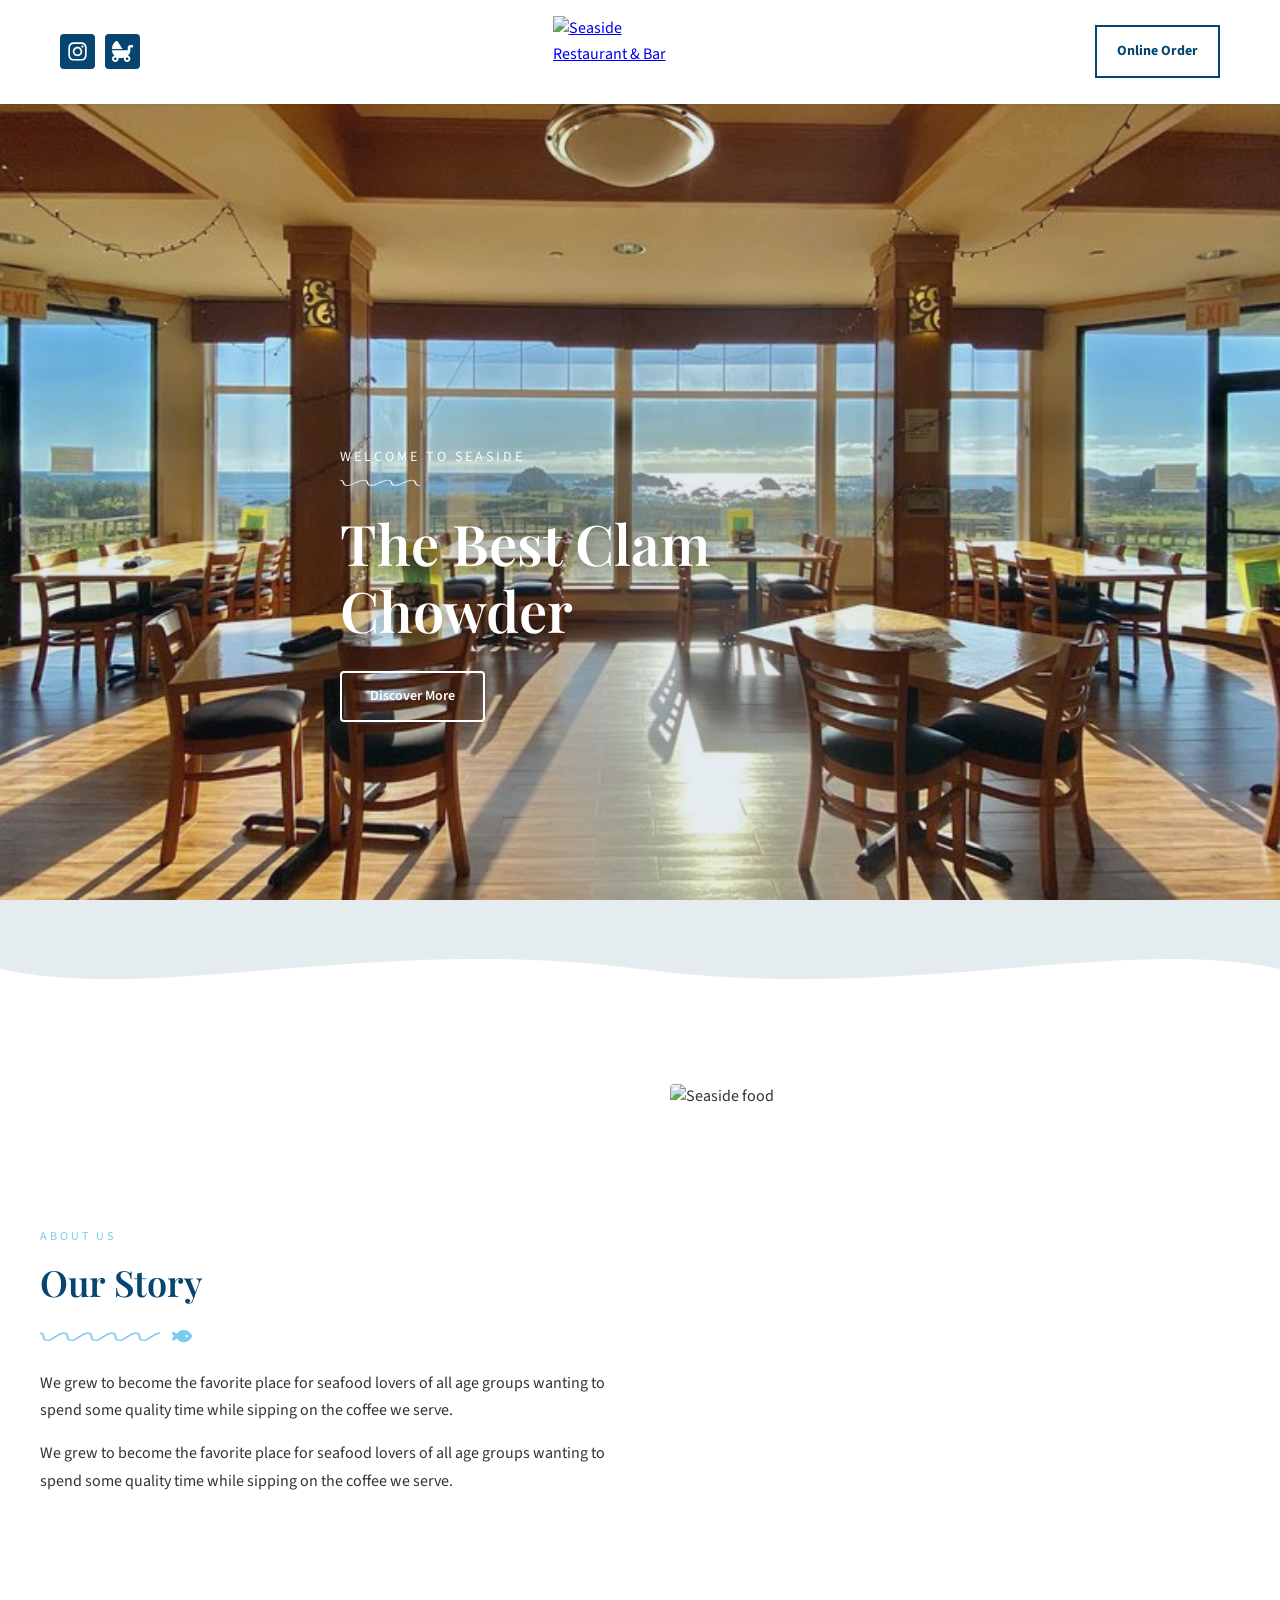
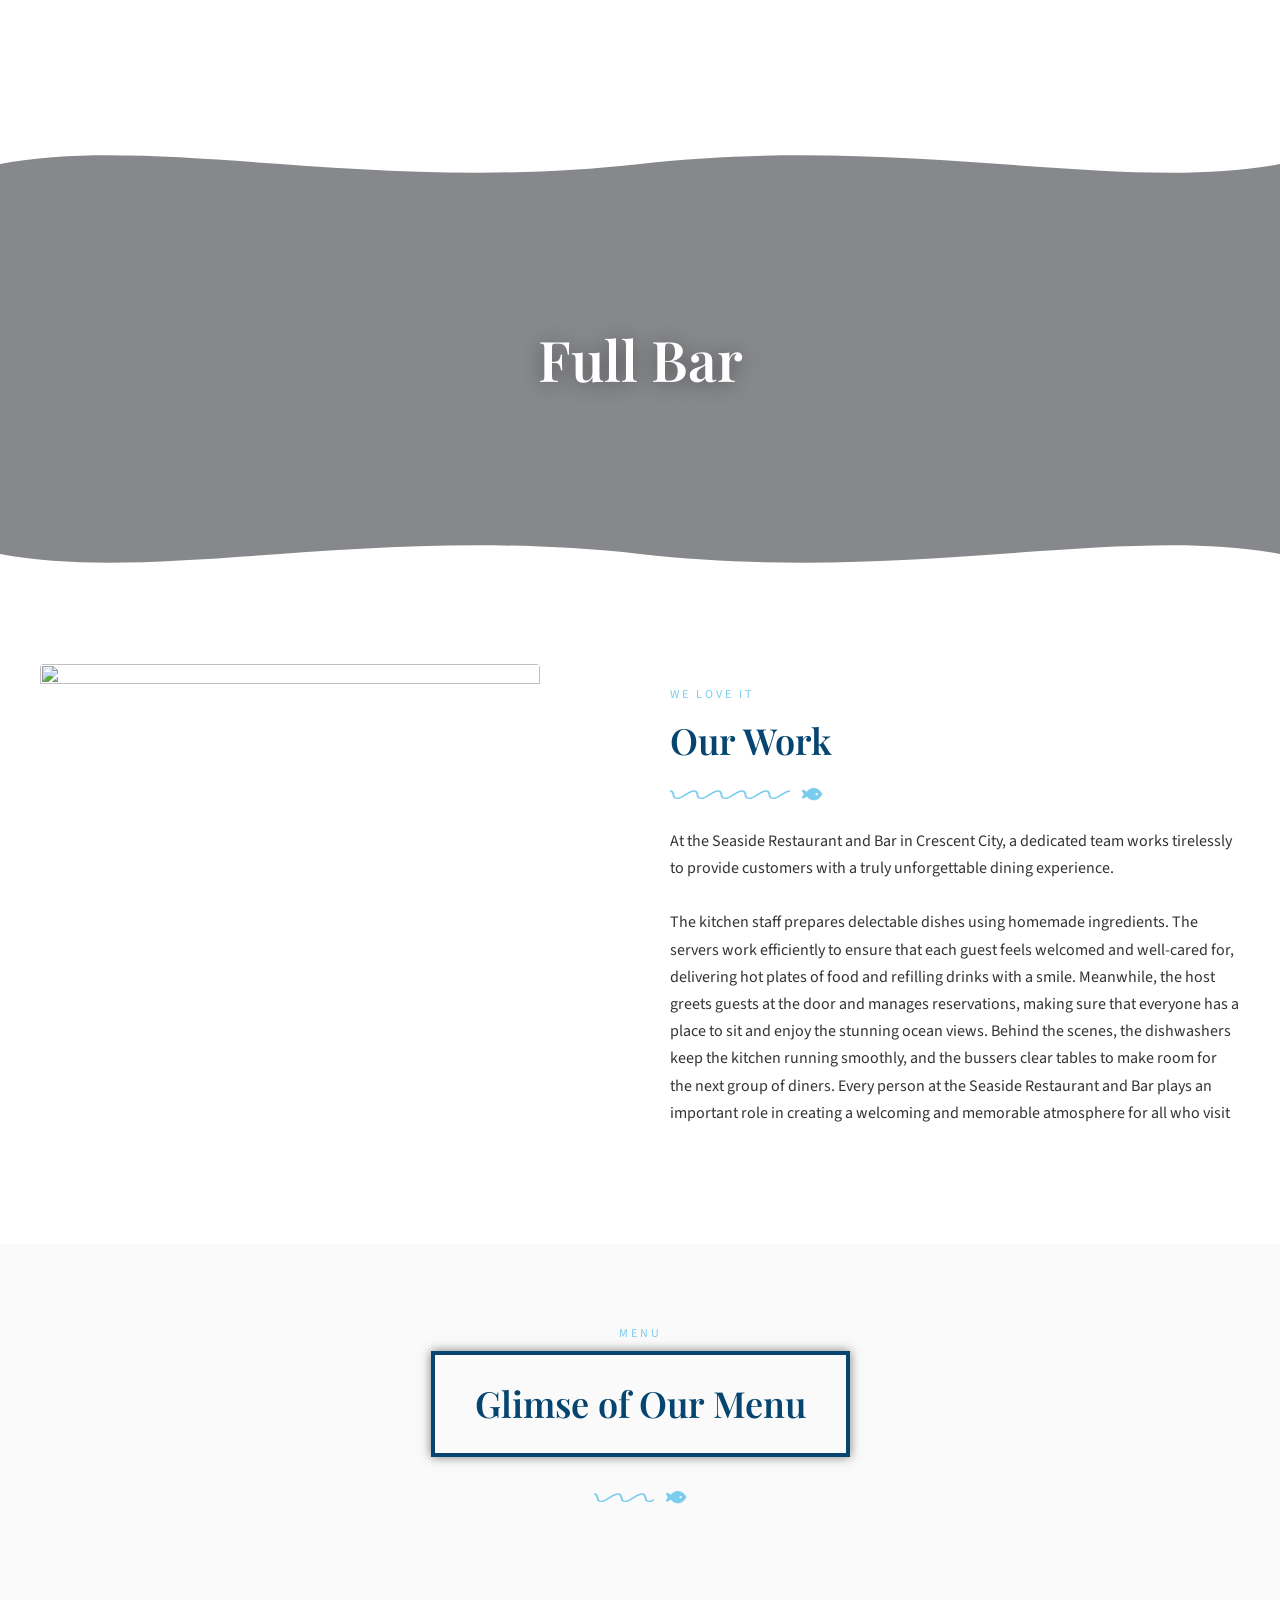
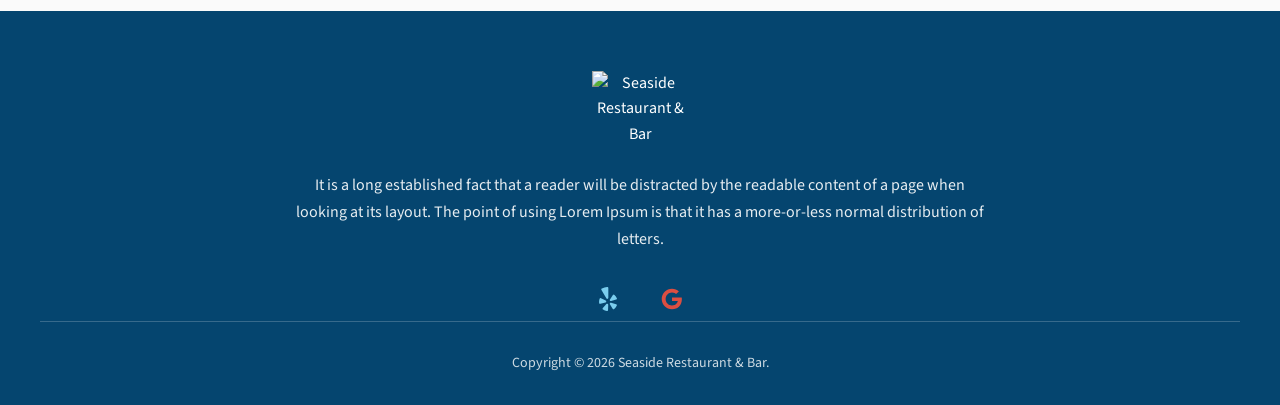
==== index.html @ fc889d9e "Initial commit: Seaside Restaurant & Bar website clone with mobile-friendly design Made-with: Cursor" ====
<!DOCTYPE html>
<html lang="en">
<head>
  <meta charset="UTF-8">
  <meta name="viewport" content="width=device-width, initial-scale=1.0">
  <title>Seaside Restaurant & Bar – Order fresh food</title>
  <link rel="icon" href="https://www.seasiderestaurantbar.com/wp-content/uploads/2022/10/loho3-min-300x276-1-100x100.png" sizes="32x32" />
  <link rel="preconnect" href="https://fonts.googleapis.com">
  <link rel="preconnect" href="https://fonts.gstatic.com" crossorigin>
  <link href="https://fonts.googleapis.com/css2?family=Playfair+Display:wght@400;600;700&family=Source+Sans+3:wght@300;400;600;700&display=swap" rel="stylesheet">
  <link rel="stylesheet" href="https://cdnjs.cloudflare.com/ajax/libs/font-awesome/6.4.0/css/all.min.css">
  <link rel="stylesheet" href="styles.css">
</head>
<body>
  <a href="#content" class="skip-link screen-reader-text">Skip to content</a>

  <header class="site-header" id="masthead">
    <div class="ast-main-header-wrap">
      <div class="ast-primary-header-bar site-primary-header-wrap ast-container">
        <div class="ast-builder-grid-row ast-grid-center-col-layout">
          <div class="site-header-primary-section-left">
            <div class="ast-header-social-wrap">
              <a href="https://www.instagram.com/seasiderestaurantbar/?g=5" aria-label="instagram" target="_blank" rel="noopener noreferrer" class="header-social-item" style="--color: #7acdee;"><svg xmlns="http://www.w3.org/2000/svg" viewBox="0 0 448 512"><path d="M224.1 141c-63.6 0-114.9 51.3-114.9 114.9s51.3 114.9 114.9 114.9S339 319.5 339 255.9 287.7 141 224.1 141zm0 189.6c-41.1 0-74.7-33.5-74.7-74.7s33.5-74.7 74.7-74.7 74.7 33.5 74.7 74.7-33.6 74.7-74.7 74.7zm146.4-194.3c0 14.9-12 26.8-26.8 26.8-14.9 0-26.8-12-26.8-26.8s12-26.8 26.8-26.8 26.8 12 26.8 26.8zm76.1 27.2c-1.7-35.9-9.9-67.7-36.2-93.9-26.2-26.2-58-34.4-93.9-36.2-37-2.1-147.9-2.1-184.9 0-35.8 1.7-67.6 9.9-93.9 36.1s-34.4 58-36.2 93.9c-2.1 37-2.1 147.9 0 184.9 1.7 35.9 9.9 67.7 36.2 93.9s58 34.4 93.9 36.2c37 2.1 147.9 2.1 184.9 0 35.9-1.7 67.7-9.9 93.9-36.2 26.2-26.2 34.4-58 36.2-93.9 2.1-37 2.1-147.8 0-184.8zM398.8 388c-7.8 19.6-22.9 34.7-42.6 42.6-29.5 11.7-99.5 9-132.1 9s-102.7 2.6-132.1-9c-19.6-7.8-34.7-22.9-42.6-42.6-11.7-29.5-9-99.5-9-132.1s-2.6-102.7 9-132.1c7.8-19.6 22.9-34.7 42.6-42.6 29.5-11.7 99.5-9 132.1-9s102.7-2.6 132.1 9c19.6 7.8 34.7 22.9 42.6 42.6 11.7 29.5 9 99.5 9 132.1s2.7 102.7-9 132.1z" fill="currentColor"/></svg></a>
              <a href="https://www.doordash.com/store/seaside-restaurant-and-bar-crescent-city-27980263/" aria-label="doordash" target="_blank" rel="noopener noreferrer" class="header-social-item" style="--color: #d77ea6;"><svg xmlns="http://www.w3.org/2000/svg" viewBox="0 0 512 512"><path d="M144.8 17c-11.3-17.8-37.2-22.8-54-9.4C35.3 51.9 0 118 0 192h256L144.8 17zM496 96h-48c-35.3 0-64 28.7-64 64v64H0c0 50.6 23 96.4 60.3 130.7C25.7 363.6 0 394.7 0 432c0 44.2 35.8 80 80 80s80-35.8 80-80c0-8.9-1.8-17.2-4.4-25.2 21.6 5.9 44.6 9.2 68.4 9.2s46.9-3.3 68.4-9.2c-2.7 8-4.4 16.3-4.4 25.2 0 44.2 35.8 80 80 80s80-35.8 80-80c0-37.3-25.7-68.4-60.3-77.3C425 320.4 448 274.6 448 224v-64h48c8.8 0 16-7.2 16-16v-32c0-8.8-7.2-16-16-16zM80 464c-17.6 0-32-14.4-32-32s14.4-32 32-32 32 14.4 32 32-14.4 32-32 32zm320-32c0 17.6-14.4 32-32 32s-32-14.4-32-32 14.4-32 32-32 32 14.4 32 32z" fill="currentColor"/></svg></a>
            </div>
          </div>
          <div class="site-header-primary-section-center">
            <a href="/" class="custom-logo-link" rel="home"><img width="130" height="120" src="https://www.seasiderestaurantbar.com/wp-content/uploads/2022/10/loho3-min-300x276-1-130x120.png" class="custom-logo" alt="Seaside Restaurant & Bar" decoding="async" /></a>
          </div>
          <div class="site-header-primary-section-right">
            <a class="ast-custom-button-link" href="https://order.toasttab.com/online/oceanfront-lodge-100-a-street" target="_self"><span class="ast-custom-button">Online Order</span></a>
          </div>
        </div>
      </div>
    </div>
  </header>

  <div id="content" class="site-content">
    <main id="main" class="site-main">

      <!-- Hero Section -->
      <section class="elementor-section hero-section elementor-section-height-min-height" data-settings='{"shape_divider_bottom":"wave-brush"}'>
        <div class="hero-background" style="background-image: url('images/hero-bg.jpg');"></div>
        <div class="elementor-background-overlay hero-overlay"></div>
        <div class="elementor-shape elementor-shape-bottom elementor-shape-smooth" aria-hidden="true">
          <svg xmlns="http://www.w3.org/2000/svg" viewBox="0 0 1200 120" preserveAspectRatio="none">
            <path class="elementor-shape-fill" d="M0,60 C150,120 350,0 600,60 C850,120 1050,0 1200,60 L1200,120 L0,120 Z"/>
          </svg>
        </div>
        <div class="elementor-container">
          <div class="elementor-column elementor-col-100">
            <div class="elementor-divider hero-divider">
              <span class="elementor-divider-separator">
                <h6 class="elementor-divider__text">Welcome to seaside</h6>
              </span>
            </div>
            <h1 class="elementor-heading-title hero-title">The Best Clam Chowder</h1>
            <div class="elementor-button-wrapper">
              <a class="elementor-button elementor-button-link elementor-size-sm" href="#about"><span class="elementor-button-content-wrapper"><span class="elementor-button-text">Discover More</span></span></a>
            </div>
          </div>
        </div>
      </section>

      <!-- About Us / Our Story -->
      <section id="about" class="elementor-section section-about">
        <div class="elementor-container">
          <div class="elementor-column elementor-col-50 about-text">
            <h6 class="elementor-heading-title section-label">About Us</h6>
            <h2 class="elementor-heading-title section-title">Our Story</h2>
            <div class="elementor-divider divider-fish">
              <span class="elementor-divider-separator"><i class="fas fa-fish elementor-icon"></i></span>
            </div>
            <p>We grew to become the favorite place for seafood lovers of all age groups wanting to spend some quality time while sipping on the coffee we serve.</p>
            <p>We grew to become the favorite place for seafood lovers of all age groups wanting to spend some quality time while sipping on the coffee we serve.</p>
          </div>
          <div class="elementor-column elementor-col-50 about-image-col">
            <img fetchpriority="high" width="600" height="600" src="https://www.seasiderestaurantbar.com/wp-content/uploads/2021/10/IMG_0045-600x600-1.png" class="about-img" alt="Seaside food" decoding="async" />
          </div>
        </div>
      </section>

      <!-- Full Bar -->
      <section class="elementor-section section-fullbar elementor-section-full_width" data-settings='{"shape_divider_top":"wave-brush","shape_divider_bottom":"wave-brush"}'>
        <div class="fullbar-background" style="background-image: url('images/fullbar-bg.png');"></div>
        <div class="elementor-background-overlay"></div>
        <div class="elementor-shape elementor-shape-top elementor-shape-smooth"><svg xmlns="http://www.w3.org/2000/svg" viewBox="0 0 1200 120" preserveAspectRatio="none"><path class="elementor-shape-fill" d="M0,60 C150,0 350,120 600,60 C850,0 1050,120 1200,60 L1200,0 L0,0 Z"/></svg></div>
        <div class="elementor-shape elementor-shape-bottom elementor-shape-smooth"><svg xmlns="http://www.w3.org/2000/svg" viewBox="0 0 1200 120" preserveAspectRatio="none"><path class="elementor-shape-fill" d="M0,60 C150,120 350,0 600,60 C850,120 1050,0 1200,60 L1200,120 L0,120 Z"/></svg></div>
        <div class="elementor-container">
          <div class="elementor-column elementor-col-100">
            <h1 class="elementor-heading-title fullbar-title">Full Bar</h1>
          </div>
        </div>
      </section>

      <!-- Our Work -->
      <section class="elementor-section section-work">
        <div class="elementor-container">
          <div class="elementor-column elementor-col-50 work-image-col">
            <img width="500" height="500" src="https://www.seasiderestaurantbar.com/wp-content/uploads/2022/10/p1-min.png" class="work-img" alt="" decoding="async" />
          </div>
          <div class="elementor-column elementor-col-50 work-text">
            <h6 class="elementor-heading-title section-label">We Love it</h6>
            <h2 class="elementor-heading-title section-title">Our Work</h2>
            <div class="elementor-divider divider-fish">
              <span class="elementor-divider-separator"><i class="fas fa-fish elementor-icon"></i></span>
            </div>
            <div class="elementor-widget-text-editor">
              At the Seaside Restaurant and Bar in Crescent City, a dedicated team works tirelessly to provide customers with a truly unforgettable dining experience.<br><br>
              The kitchen staff prepares delectable dishes using homemade ingredients. The servers work efficiently to ensure that each guest feels welcomed and well-cared for, delivering hot plates of food and refilling drinks with a smile. Meanwhile, the host greets guests at the door and manages reservations, making sure that everyone has a place to sit and enjoy the stunning ocean views. Behind the scenes, the dishwashers keep the kitchen running smoothly, and the bussers clear tables to make room for the next group of diners. Every person at the Seaside Restaurant and Bar plays an important role in creating a welcoming and memorable atmosphere for all who visit
            </div>
          </div>
        </div>
      </section>

      <!-- Menu -->
      <section class="elementor-section section-menu">
        <div class="elementor-container">
          <div class="elementor-column elementor-col-100">
            <h6 class="elementor-heading-title section-label">Menu</h6>
            <h2 class="elementor-heading-title section-title menu-title-box"><a href="https://order.toasttab.com/online/oceanfront-lodge-100-a-street">Glimse of Our Menu</a></h2>
            <div class="elementor-divider divider-fish divider-center">
              <span class="elementor-divider-separator"><i class="fas fa-fish elementor-icon"></i></span>
            </div>
          </div>
        </div>
      </section>

    </main>
  </div>

  <footer class="site-footer" id="colophon">
    <div class="site-primary-footer-wrap">
      <div class="ast-builder-grid-row-container-inner">
        <div class="site-footer-primary-section-1">
          <div class="footer-widget">
            <p><img class="footer-logo" src="https://www.seasiderestaurantbar.com/wp-content/uploads/2022/10/loho3-min-300x276-1.png" alt="Seaside Restaurant & Bar" width="97" height="89" /></p>
          </div>
          <div class="footer-widget footer-text">
            <p>It is a long established fact that a reader will be distracted by the readable content of a page when looking at its layout. The point of using Lorem Ipsum is that it has a more-or-less normal distribution of letters.</p>
          </div>
          <div class="ast-footer-social-wrap">
            <a href="https://www.yelp.com/biz/seaside-restaurant-and-bar-crescent-city-2" aria-label="Yelp" target="_blank" rel="noopener noreferrer" class="footer-social-item" style="--color: #7acdee;"><svg xmlns="http://www.w3.org/2000/svg" viewBox="0 0 384 512"><path d="M42.9 240.32l99.62 48.61c19.2 9.4 16.2 37.51-4.5 42.71L30.5 358.45a22.79 22.79 0 0 1-28.21-19.6 197.16 197.16 0 0 1 9-85.32 22.8 22.8 0 0 1 31.61-13.21zm44 239.25a199.45 199.45 0 0 0 79.42 32.11A22.78 22.78 0 0 0 192.94 490l3.9-110.82c.7-21.3-25.5-31.91-39.81-16.1l-74.21 82.4a22.82 22.82 0 0 0 4.09 34.09zm145.34-109.92l58.81 94a22.93 22.93 0 0 0 34 5.5 198.36 198.36 0 0 0 52.71-67.61A23 23 0 0 0 364.17 370l-105.42-34.26c-20.31-6.5-37.81 15.8-26.51 33.91zm148.33-132.23a197.44 197.44 0 0 0-50.41-69.31 22.85 22.85 0 0 0-34 4.4l-62 91.92c-11.9 17.7 4.7 40.61 25.2 34.71L366 268.63a23 23 0 0 0 14.61-31.21zM62.11 30.18a22.86 22.86 0 0 0-9.9 32l104.12 180.44c11.7 20.2 42.61 11.9 42.61-11.4V22.88a22.67 22.67 0 0 0-24.5-22.8 320.37 320.37 0 0 0-112.33 30.1z" fill="currentColor"/></svg></a>
            <a href="https://www.google.com/maps/place/Seaside+Restaurant+%26+Bar/@41.7477377,-124.2055943,17z" aria-label="Google Reviews" target="_blank" rel="noopener noreferrer" class="footer-social-item" style="--color: #dc4e41;"><svg xmlns="http://www.w3.org/2000/svg" width="24" height="28" viewBox="0 0 24 28"><path d="M12 12.281h11.328c.109.609.187 1.203.187 2C23.515 21.125 18.921 26 11.999 26c-6.641 0-12-5.359-12-12s5.359-12 12-12c3.234 0 5.953 1.188 8.047 3.141L16.78 8.282c-.891-.859-2.453-1.859-4.781-1.859-4.094 0-7.438 3.391-7.438 7.578s3.344 7.578 7.438 7.578c4.75 0 6.531-3.406 6.813-5.172h-6.813v-4.125z" fill="currentColor"/></svg></a>
          </div>
        </div>
      </div>
    </div>
    <div class="site-below-footer-wrap">
      <div class="ast-builder-grid-row-container-inner">
        <div class="ast-footer-copyright">
          <p>Copyright © 2026 Seaside Restaurant & Bar.</p>
        </div>
      </div>
    </div>
  </footer>

  <script src="script.js"></script>
</body>
</html>
---- styles.css ----
/* Seaside Restaurant & Bar - Identical Clone */
:root {
  --color-primary: #05456F;
  --color-accent: #7acdee;
  --color-doordash: #d77ea6;
  --color-google: #dc4e41;
  --color-text: #333;
  --color-white: #fff;
}

* {
  margin: 0;
  padding: 0;
  box-sizing: border-box;
}

html {
  scroll-behavior: smooth;
}

body {
  font-family: 'Source Sans 3', -apple-system, BlinkMacSystemFont, sans-serif;
  color: var(--color-text);
  line-height: 1.6;
  overflow-x: hidden;
  -webkit-text-size-adjust: 100%;
}

/* Skip Link */
.skip-link.screen-reader-text {
  position: absolute;
  top: -9999px;
  left: -9999px;
  z-index: 999999;
}

.skip-link:focus {
  top: 0;
  left: 0;
  padding: 15px 23px;
  background: var(--color-primary);
  color: #fff;
  text-decoration: none;
}

/* Header - White navbar, scrolls with page */
.site-header {
  position: relative;
  top: 0;
  left: 0;
  right: 0;
  z-index: 1000;
  padding: 16px 0 0;
  background: var(--color-white);
  box-shadow: 0 1px 3px rgba(0,0,0,0.08);
}

.ast-main-header-wrap {
  max-width: 1240px;
  margin: 0 auto;
  padding: 0 40px;
  padding-left: max(40px, env(safe-area-inset-left));
  padding-right: max(40px, env(safe-area-inset-right));
}

.ast-primary-header-bar {
  min-height: 88px;
}

.ast-builder-grid-row.ast-grid-center-col-layout {
  display: flex;
  align-items: center;
  justify-content: space-between;
}

.site-header-primary-section-left {
  flex: 0 0 auto;
}

.site-header-primary-section-center {
  flex: 1;
  display: flex;
  justify-content: center;
}

.site-header-primary-section-right {
  flex: 0 0 auto;
}

/* Social Icons - Header (dark teal squares with white icons) */
.ast-header-social-wrap {
  display: flex;
  gap: 10px;
}

.header-social-item {
  display: inline-flex;
  align-items: center;
  justify-content: center;
  padding: 7px;
  background: var(--color-primary);
  border-radius: 4px;
  color: var(--color-white) !important;
  transition: opacity 0.3s;
}

.header-social-item svg {
  width: 21px;
  height: 21px;
  fill: var(--color-white);
}

.header-social-item:hover {
  opacity: 0.9;
}

/* Logo - extends below nav, overlapping hero */
.custom-logo-link {
  display: block;
  margin-bottom: -49px;
}

.custom-logo {
  max-height: 120px;
  width: auto;
  height: 120px;
  display: block;
}

/* Online Order Button - thin border, white bg */
.ast-custom-button-link {
  display: inline-block;
  padding: 13px 20px;
  border: 2px solid var(--color-primary);
  color: var(--color-primary);
  background: var(--color-white);
  font-size: 14px;
  font-weight: 700;
  text-decoration: none;
  border-radius: 0;
  transition: all 0.3s;
}

.ast-custom-button-link:hover {
  background: var(--color-primary);
  color: var(--color-white);
  border-color: var(--color-primary);
}

/* Hero Section */
.hero-section {
  position: relative;
  min-height: 100vh;
  display: flex;
  align-items: center;
  padding: 140px 24px 80px;
}

.hero-background {
  position: absolute;
  inset: 0;
  background-size: cover;
  background-position: center;
  background-repeat: no-repeat;
  background-attachment: fixed;
}

.hero-overlay {
  position: absolute;
  inset: 0;
  background-color: var(--color-primary);
  opacity: 0.1;
  pointer-events: none;
}

.hero-section .elementor-container {
  position: relative;
  z-index: 2;
  max-width: 1200px;
  margin: 0 auto;
}

.hero-section .elementor-column {
  max-width: 600px;
}

/* Hero divider - Welcome to seaside */
.hero-divider {
  margin-bottom: 20px;
}

.hero-divider .elementor-divider-separator {
  display: flex;
  flex-direction: column;
  align-items: flex-start;
}

.hero-divider .elementor-divider-separator::after {
  content: '';
  margin-top: 8px;
  width: 80px;
  height: 12px;
  background: url("data:image/svg+xml,%3Csvg xmlns='http://www.w3.org/2000/svg' preserveAspectRatio='none' viewBox='0 0 24 24' fill='none' stroke='rgba(255,255,255,0.9)' stroke-width='1.5' stroke-linecap='square'%3E%3Cpath d='M0,6c6,0,0.9,11.1,6.9,11.1S18,6,24,6'/%3E%3C/svg%3E") repeat-x;
  background-size: 24px 12px;
}

.hero-divider .elementor-divider__text {
  font-size: 14px;
  font-weight: 400;
  letter-spacing: 3px;
  text-transform: uppercase;
  color: rgba(255,255,255,0.95);
  margin: 0;
}

/* Hero Title */
.hero-title {
  font-family: 'Playfair Display', Georgia, serif;
  font-size: 3.5rem;
  font-weight: 600;
  color: var(--color-white);
  line-height: 1.2;
  margin-bottom: 28px;
  text-shadow: 0 2px 15px rgba(0,0,0,0.3);
}

/* Discover More Button */
.elementor-button.elementor-button-link {
  display: inline-block;
  padding: 12px 28px;
  border: 2px solid var(--color-white);
  color: var(--color-white);
  background: transparent;
  font-size: 14px;
  font-weight: 600;
  text-decoration: none;
  border-radius: 4px;
  transition: all 0.3s;
}

.elementor-button.elementor-button-link:hover {
  background: var(--color-white);
  color: var(--color-primary);
}

/* Wave shape - bottom of hero (Elementor wave-brush) */
.hero-section .elementor-shape-bottom {
  position: absolute;
  bottom: 0;
  left: 0;
  right: 0;
  overflow: hidden;
  line-height: 0;
}

.hero-section .elementor-shape-bottom svg,
.hero-section .elementor-shape-smooth svg {
  width: 100%;
  height: 70px;
  fill: var(--color-white);
  display: block;
}

/* About Section */
.section-about {
  padding: 80px 24px;
  background: var(--color-white);
}

.section-about .elementor-container {
  max-width: 1200px;
  margin: 0 auto;
  display: grid;
  grid-template-columns: 1fr 1fr;
  gap: 60px;
  align-items: center;
}

.section-label {
  font-size: 12px;
  font-weight: 400;
  letter-spacing: 3px;
  text-transform: uppercase;
  color: var(--color-accent);
  margin-bottom: 8px;
}

.section-title {
  font-family: 'Playfair Display', Georgia, serif;
  font-size: 2.25rem;
  font-weight: 600;
  color: var(--color-primary);
  margin-bottom: 16px;
}

.section-title a {
  color: inherit;
  text-decoration: none;
}

.section-title a:hover {
  text-decoration: underline;
}

/* Divider with fish */
.divider-fish {
  margin: 16px 0 24px;
}

.divider-fish .elementor-divider-separator {
  display: flex;
  align-items: center;
  gap: 12px;
}

.divider-fish .elementor-divider-separator::before {
  content: '';
  flex: 1;
  max-width: 120px;
  height: 16px;
  background: url("data:image/svg+xml,%3Csvg xmlns='http://www.w3.org/2000/svg' preserveAspectRatio='none' viewBox='0 0 24 24' fill='none' stroke='%237acdee' stroke-width='2' stroke-linecap='square'%3E%3Cpath d='M0,6c6,0,0.9,11.1,6.9,11.1S18,6,24,6'/%3E%3C/svg%3E") repeat-x;
  background-size: 24px 16px;
}

.divider-fish .elementor-icon {
  color: var(--color-accent);
  font-size: 18px;
  flex-shrink: 0;
}

.divider-center .elementor-divider-separator {
  justify-content: center;
}

.divider-center .elementor-divider-separator::before {
  max-width: 60px;
}

.about-text p,
.work-text .elementor-widget-text-editor {
  font-size: 16px;
  line-height: 1.7;
  color: var(--color-text);
  margin-bottom: 16px;
}

.about-img {
  width: 100%;
  height: auto;
  max-width: 600px;
  display: block;
  border-radius: 4px;
}

/* Full Bar Section */
.section-fullbar {
  position: relative;
  min-height: 450px;
  display: flex;
  align-items: center;
  justify-content: center;
  padding: 100px 24px;
}

.fullbar-background {
  position: absolute;
  inset: 0;
  background-size: cover;
  background-position: center;
  background-attachment: fixed;
}

.section-fullbar .elementor-background-overlay {
  position: absolute;
  inset: 0;
  background-color: #101218;
  opacity: 0.5;
  pointer-events: none;
}

.section-fullbar .elementor-shape {
  position: absolute;
  left: 0;
  right: 0;
  overflow: hidden;
  line-height: 0;
}

.section-fullbar .elementor-shape-top {
  top: 0;
}

.section-fullbar .elementor-shape-bottom {
  bottom: 0;
}

.section-fullbar .elementor-shape svg {
  width: 100%;
  height: 60px;
  fill: var(--color-white);
  display: block;
}

.elementor-shape-smooth svg {
  shape-rendering: geometricPrecision;
}

.fullbar-title {
  position: relative;
  z-index: 2;
  font-family: 'Playfair Display', Georgia, serif;
  font-size: 3.5rem;
  font-weight: 600;
  color: var(--color-white);
  text-align: center;
  text-shadow: 0 2px 20px rgba(0,0,0,0.4);
}

/* Our Work Section */
.section-work {
  padding: 80px 24px;
  background: var(--color-white);
}

.section-work .elementor-container {
  max-width: 1200px;
  margin: 0 auto;
  display: grid;
  grid-template-columns: 1fr 1fr;
  gap: 60px;
  align-items: center;
}

.work-img {
  width: 100%;
  height: auto;
  max-width: 500px;
  display: block;
  border-radius: 4px;
}

/* Menu Section */
.section-menu {
  padding: 80px 24px;
  background: #fafafa;
}

.section-menu .elementor-container {
  max-width: 1200px;
  margin: 0 auto;
}

.section-menu .elementor-col-100 {
  text-align: center;
}

.section-menu .section-label,
.section-menu .section-title {
  text-align: center;
}

.menu-title-box {
  display: inline-block;
  padding: 20px 40px;
  border: 4px solid var(--color-primary);
  box-shadow: 0 0 10px rgba(0,0,0,0.5);
}

.menu-title-box a {
  text-decoration: none;
  color: inherit;
}

/* Footer */
.site-footer {
  background: var(--color-primary);
  color: var(--color-white);
  padding: 60px 24px 30px;
}

.site-primary-footer-wrap {
  max-width: 1200px;
  margin: 0 auto;
}

.site-footer-primary-section-1 {
  text-align: center;
}

.footer-widget {
  margin-bottom: 24px;
}

.footer-logo {
  max-width: 97px;
  height: auto;
}

.footer-text p {
  max-width: 700px;
  margin: 0 auto 24px;
  font-size: 16px;
  line-height: 1.7;
  color: rgba(255,255,255,0.9);
}

.ast-footer-social-wrap {
  display: flex;
  justify-content: center;
  gap: 20px;
}

.footer-social-item {
  color: var(--color-accent) !important;
  display: inline-flex;
  padding: 10px;
  transition: opacity 0.3s;
}

.footer-social-item[style*="dc4e41"] {
  color: #dc4e41 !important;
}

.footer-social-item svg {
  width: 24px;
  height: 24px;
}

.footer-social-item:hover {
  opacity: 0.8;
}

.site-below-footer-wrap {
  max-width: 1200px;
  margin: 0 auto;
  padding-top: 30px;
  border-top: 1px solid rgba(255,255,255,0.2);
}

.ast-footer-copyright {
  text-align: center;
}

.ast-footer-copyright p {
  font-size: 14px;
  color: rgba(255,255,255,0.8);
  margin: 0;
}

/* Mobile: disable fixed background (better performance & iOS compatibility) */
@media (max-width: 1024px) {
  .hero-background,
  .fullbar-background {
    background-attachment: scroll;
  }
}

/* Responsive */
@media (max-width: 968px) {
  .section-about .elementor-container,
  .section-work .elementor-container {
    grid-template-columns: 1fr;
    gap: 40px;
  }

  .section-work .elementor-container {
    direction: ltr;
  }

  .work-image-col {
    order: 1;
  }

  .work-text {
    order: 2;
  }

  .hero-title {
    font-size: 2.5rem;
  }

  .fullbar-title {
    font-size: 2.5rem;
  }

  .elementor-col-50 {
    max-width: 100%;
    width: 100%;
  }
}

@media (max-width: 768px) {
  .ast-main-header-wrap {
    padding: 0 20px;
    padding-left: max(20px, env(safe-area-inset-left));
    padding-right: max(20px, env(safe-area-inset-right));
  }

  .ast-primary-header-bar {
    min-height: auto;
  }

  .ast-builder-grid-row.ast-grid-center-col-layout {
    flex-wrap: wrap;
    gap: 16px;
    padding: 12px 0;
  }

  .site-header-primary-section-left {
    order: 1;
    width: 100%;
    display: flex;
    justify-content: center;
  }

  .site-header-primary-section-center {
    order: 2;
    flex: 1 1 100%;
  }

  .site-header-primary-section-right {
    order: 3;
    width: 100%;
    display: flex;
    justify-content: center;
  }

  .ast-header-social-wrap {
    justify-content: center;
  }

  .custom-logo-link {
    margin-bottom: -30px;
  }

  .custom-logo {
    max-height: 90px;
    height: 90px;
  }

  .hero-section {
    padding: 120px 20px 60px;
    min-height: 100svh;
  }

  .hero-title {
    font-size: 2rem;
    line-height: 1.3;
  }

  .hero-divider .elementor-divider__text {
    font-size: 12px;
    letter-spacing: 2px;
  }

  .section-about,
  .section-work,
  .section-menu {
    padding: 60px 20px;
  }

  .section-title {
    font-size: 1.75rem;
  }

  .about-text p,
  .work-text .elementor-widget-text-editor {
    font-size: 15px;
  }

  .section-fullbar {
    min-height: 320px;
    padding: 60px 20px;
  }

  .fullbar-title {
    font-size: 2rem;
  }

  .menu-title-box {
    padding: 16px 24px;
    font-size: 1.25rem;
    display: block;
    margin: 0 auto;
    max-width: 90%;
  }

  .site-footer {
    padding: 48px 20px 24px;
  }

  .footer-text p {
    font-size: 15px;
  }

  /* Touch-friendly tap targets (min 44px) */
  .header-social-item {
    padding: 12px;
    min-width: 44px;
    min-height: 44px;
  }

  .ast-custom-button-link {
    padding: 14px 24px;
    min-height: 44px;
    display: inline-flex;
    align-items: center;
  }

  .elementor-button.elementor-button-link {
    padding: 14px 28px;
    min-height: 44px;
    display: inline-flex;
    align-items: center;
  }

  .footer-social-item {
    padding: 14px;
    min-width: 48px;
    min-height: 48px;
    display: inline-flex;
    align-items: center;
    justify-content: center;
  }
}

/* Extra small screens */
@media (max-width: 480px) {
  .ast-main-header-wrap {
    padding: 0 16px;
    padding-left: max(16px, env(safe-area-inset-left));
    padding-right: max(16px, env(safe-area-inset-right));
  }

  .hero-section {
    padding: 100px 16px 50px;
  }

  .hero-title {
    font-size: 1.75rem;
    margin-bottom: 20px;
  }

  .section-about,
  .section-work,
  .section-menu {
    padding: 48px 16px;
  }

  .section-title {
    font-size: 1.5rem;
  }

  .section-label {
    font-size: 11px;
    letter-spacing: 2px;
  }

  .menu-title-box {
    padding: 14px 16px;
    font-size: 1.1rem;
    max-width: 100%;
  }

  .site-footer {
    padding: 40px 16px 20px;
  }

  .ast-footer-copyright p {
    font-size: 13px;
  }
}
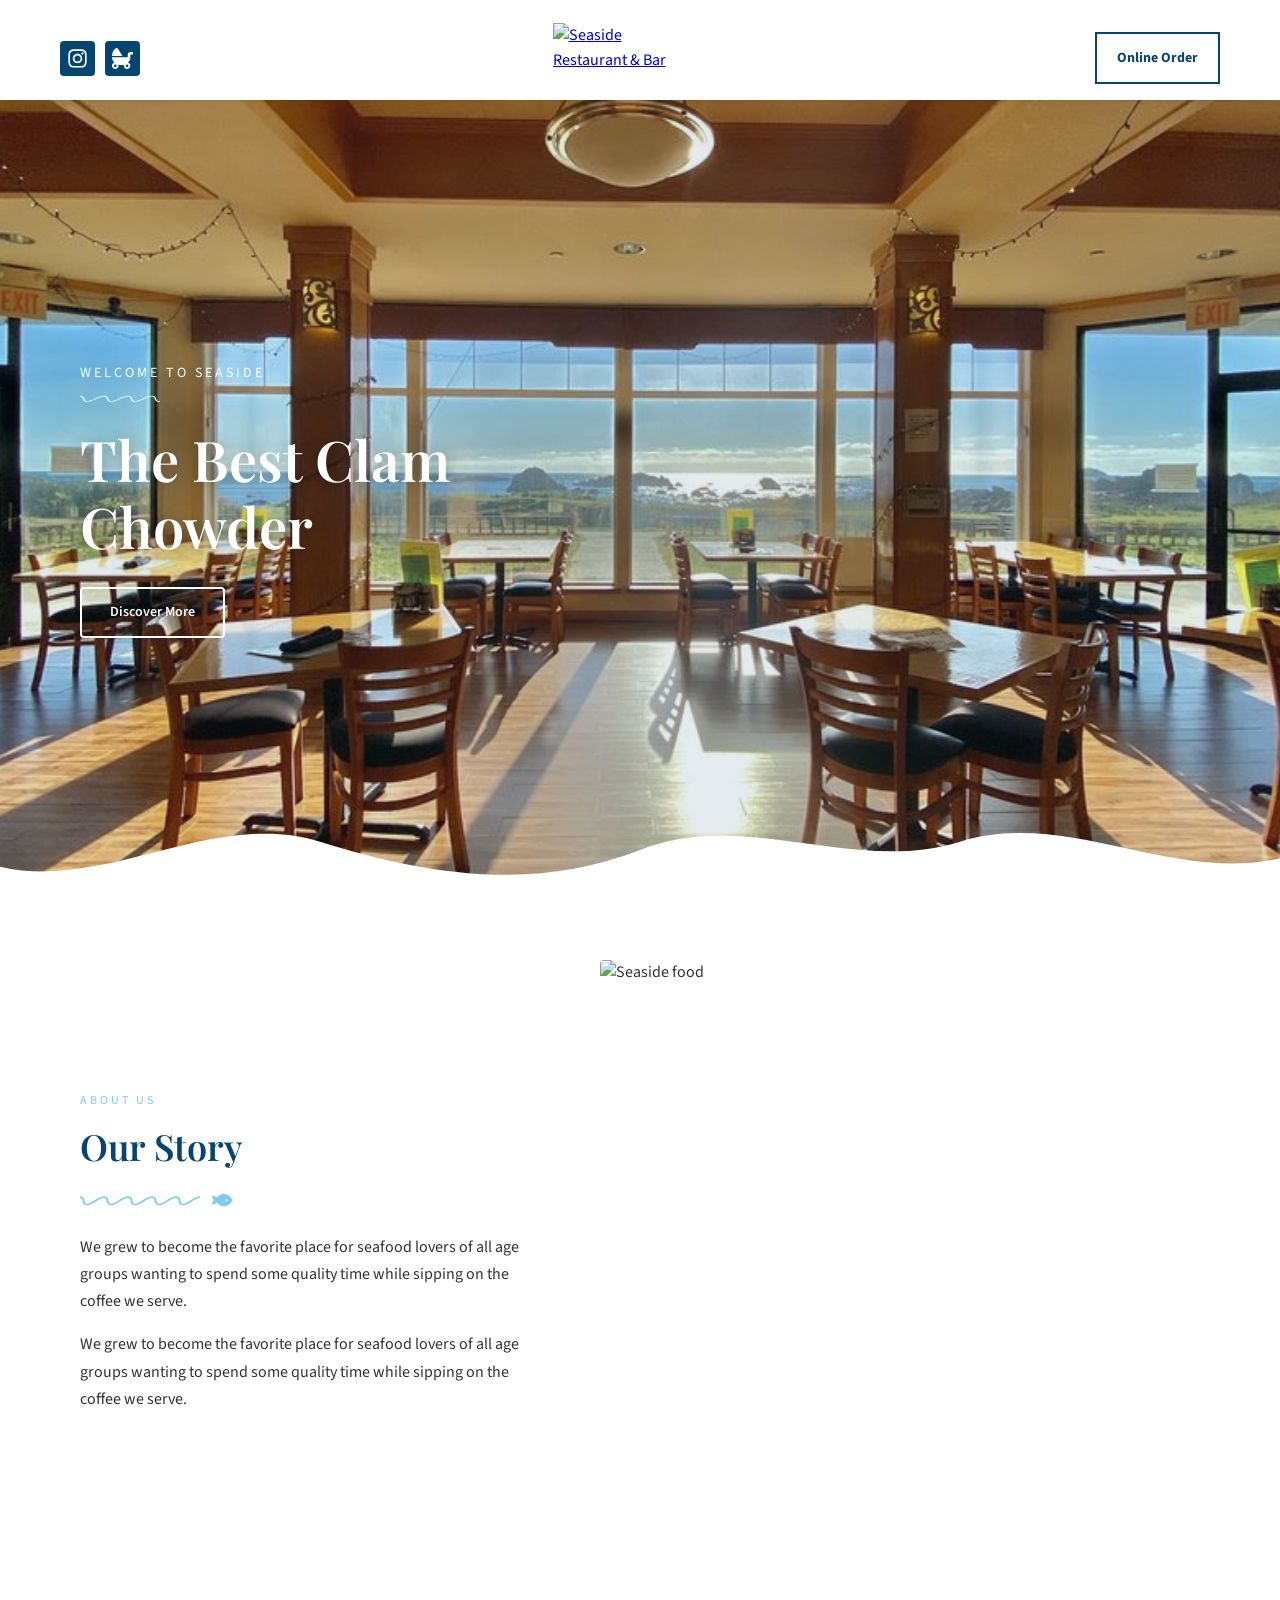
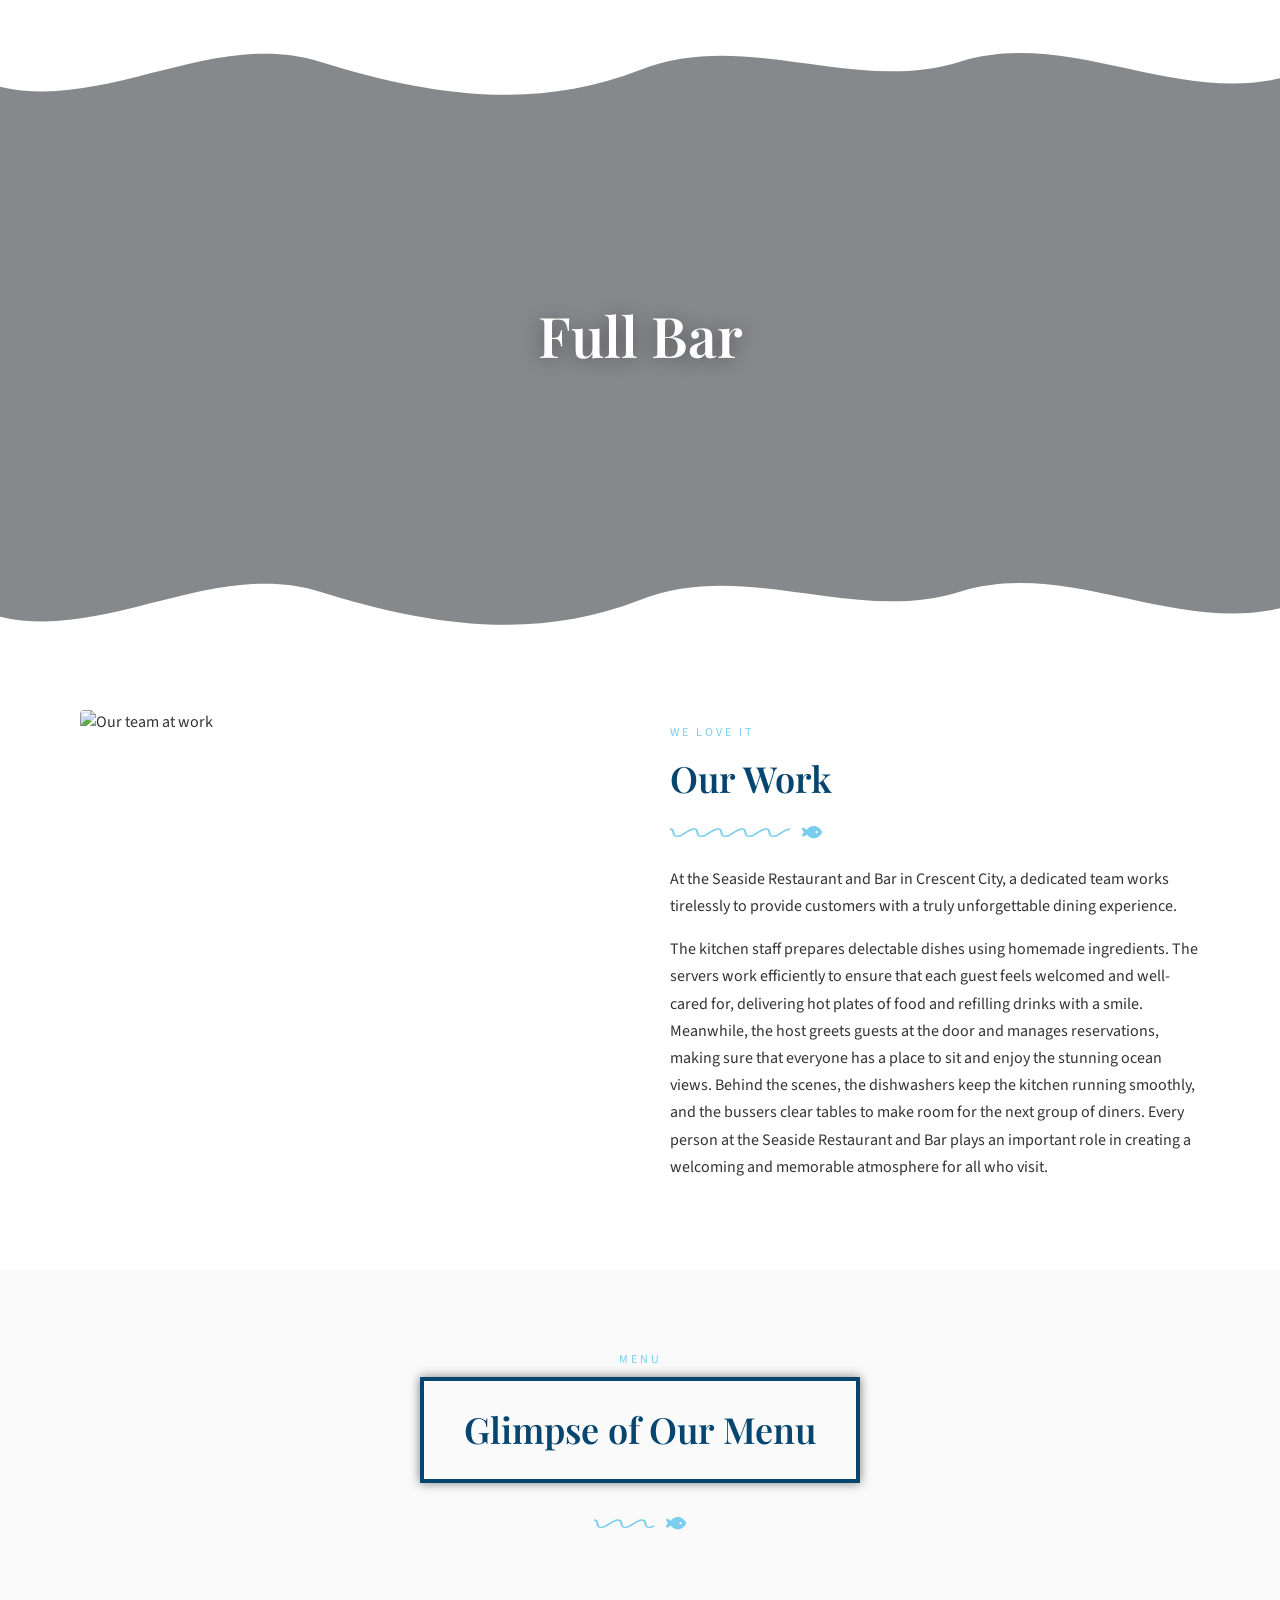
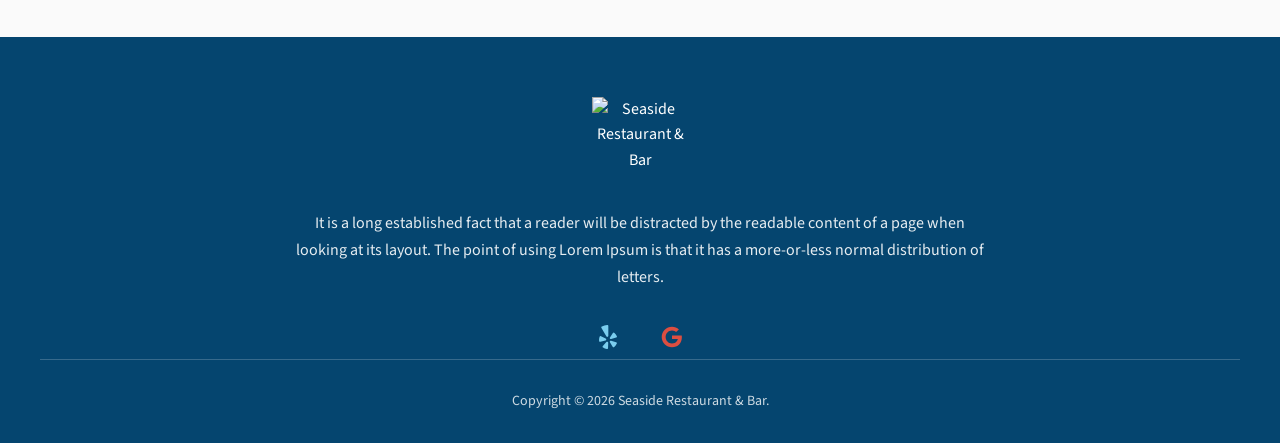
==== commit ebe20e66: "Layered parallax scroll, wavy section transitions, fixed header Made-with: Cursor" ====
--- a/index.html
+++ b/index.html
@@ -12,115 +12,120 @@
   <link rel="stylesheet" href="styles.css">
 </head>
 <body>
-  <a href="#content" class="skip-link screen-reader-text">Skip to content</a>
+  <a href="#content" class="skip-link">Skip to content</a>
 
+  <!-- Fixed Header -->
   <header class="site-header" id="masthead">
-    <div class="ast-main-header-wrap">
-      <div class="ast-primary-header-bar site-primary-header-wrap ast-container">
-        <div class="ast-builder-grid-row ast-grid-center-col-layout">
-          <div class="site-header-primary-section-left">
-            <div class="ast-header-social-wrap">
-              <a href="https://www.instagram.com/seasiderestaurantbar/?g=5" aria-label="instagram" target="_blank" rel="noopener noreferrer" class="header-social-item" style="--color: #7acdee;"><svg xmlns="http://www.w3.org/2000/svg" viewBox="0 0 448 512"><path d="M224.1 141c-63.6 0-114.9 51.3-114.9 114.9s51.3 114.9 114.9 114.9S339 319.5 339 255.9 287.7 141 224.1 141zm0 189.6c-41.1 0-74.7-33.5-74.7-74.7s33.5-74.7 74.7-74.7 74.7 33.5 74.7 74.7-33.6 74.7-74.7 74.7zm146.4-194.3c0 14.9-12 26.8-26.8 26.8-14.9 0-26.8-12-26.8-26.8s12-26.8 26.8-26.8 26.8 12 26.8 26.8zm76.1 27.2c-1.7-35.9-9.9-67.7-36.2-93.9-26.2-26.2-58-34.4-93.9-36.2-37-2.1-147.9-2.1-184.9 0-35.8 1.7-67.6 9.9-93.9 36.1s-34.4 58-36.2 93.9c-2.1 37-2.1 147.9 0 184.9 1.7 35.9 9.9 67.7 36.2 93.9s58 34.4 93.9 36.2c37 2.1 147.9 2.1 184.9 0 35.9-1.7 67.7-9.9 93.9-36.2 26.2-26.2 34.4-58 36.2-93.9 2.1-37 2.1-147.8 0-184.8zM398.8 388c-7.8 19.6-22.9 34.7-42.6 42.6-29.5 11.7-99.5 9-132.1 9s-102.7 2.6-132.1-9c-19.6-7.8-34.7-22.9-42.6-42.6-11.7-29.5-9-99.5-9-132.1s-2.6-102.7 9-132.1c7.8-19.6 22.9-34.7 42.6-42.6 29.5-11.7 99.5-9 132.1-9s102.7-2.6 132.1 9c19.6 7.8 34.7 22.9 42.6 42.6 11.7 29.5 9 99.5 9 132.1s2.7 102.7-9 132.1z" fill="currentColor"/></svg></a>
-              <a href="https://www.doordash.com/store/seaside-restaurant-and-bar-crescent-city-27980263/" aria-label="doordash" target="_blank" rel="noopener noreferrer" class="header-social-item" style="--color: #d77ea6;"><svg xmlns="http://www.w3.org/2000/svg" viewBox="0 0 512 512"><path d="M144.8 17c-11.3-17.8-37.2-22.8-54-9.4C35.3 51.9 0 118 0 192h256L144.8 17zM496 96h-48c-35.3 0-64 28.7-64 64v64H0c0 50.6 23 96.4 60.3 130.7C25.7 363.6 0 394.7 0 432c0 44.2 35.8 80 80 80s80-35.8 80-80c0-8.9-1.8-17.2-4.4-25.2 21.6 5.9 44.6 9.2 68.4 9.2s46.9-3.3 68.4-9.2c-2.7 8-4.4 16.3-4.4 25.2 0 44.2 35.8 80 80 80s80-35.8 80-80c0-37.3-25.7-68.4-60.3-77.3C425 320.4 448 274.6 448 224v-64h48c8.8 0 16-7.2 16-16v-32c0-8.8-7.2-16-16-16zM80 464c-17.6 0-32-14.4-32-32s14.4-32 32-32 32 14.4 32 32-14.4 32-32 32zm320-32c0 17.6-14.4 32-32 32s-32-14.4-32-32 14.4-32 32-32 32 14.4 32 32z" fill="currentColor"/></svg></a>
-            </div>
-          </div>
-          <div class="site-header-primary-section-center">
-            <a href="/" class="custom-logo-link" rel="home"><img width="130" height="120" src="https://www.seasiderestaurantbar.com/wp-content/uploads/2022/10/loho3-min-300x276-1-130x120.png" class="custom-logo" alt="Seaside Restaurant & Bar" decoding="async" /></a>
-          </div>
-          <div class="site-header-primary-section-right">
-            <a class="ast-custom-button-link" href="https://order.toasttab.com/online/oceanfront-lodge-100-a-street" target="_self"><span class="ast-custom-button">Online Order</span></a>
-          </div>
+    <div class="header-inner">
+      <div class="header-left">
+        <div class="header-social">
+          <a href="https://www.instagram.com/seasiderestaurantbar/?g=5" aria-label="Instagram" target="_blank" rel="noopener noreferrer" class="social-icon-btn"><svg xmlns="http://www.w3.org/2000/svg" viewBox="0 0 448 512"><path d="M224.1 141c-63.6 0-114.9 51.3-114.9 114.9s51.3 114.9 114.9 114.9S339 319.5 339 255.9 287.7 141 224.1 141zm0 189.6c-41.1 0-74.7-33.5-74.7-74.7s33.5-74.7 74.7-74.7 74.7 33.5 74.7 74.7-33.6 74.7-74.7 74.7zm146.4-194.3c0 14.9-12 26.8-26.8 26.8-14.9 0-26.8-12-26.8-26.8s12-26.8 26.8-26.8 26.8 12 26.8 26.8zm76.1 27.2c-1.7-35.9-9.9-67.7-36.2-93.9-26.2-26.2-58-34.4-93.9-36.2-37-2.1-147.9-2.1-184.9 0-35.8 1.7-67.6 9.9-93.9 36.1s-34.4 58-36.2 93.9c-2.1 37-2.1 147.9 0 184.9 1.7 35.9 9.9 67.7 36.2 93.9s58 34.4 93.9 36.2c37 2.1 147.9 2.1 184.9 0 35.9-1.7 67.7-9.9 93.9-36.2 26.2-26.2 34.4-58 36.2-93.9 2.1-37 2.1-147.8 0-184.8zM398.8 388c-7.8 19.6-22.9 34.7-42.6 42.6-29.5 11.7-99.5 9-132.1 9s-102.7 2.6-132.1-9c-19.6-7.8-34.7-22.9-42.6-42.6-11.7-29.5-9-99.5-9-132.1s-2.6-102.7 9-132.1c7.8-19.6 22.9-34.7 42.6-42.6 29.5-11.7 99.5-9 132.1-9s102.7-2.6 132.1 9c19.6 7.8 34.7 22.9 42.6 42.6 11.7 29.5 9 99.5 9 132.1s2.7 102.7-9 132.1z" fill="currentColor"/></svg></a>
+          <a href="https://www.doordash.com/store/seaside-restaurant-and-bar-crescent-city-27980263/" aria-label="DoorDash" target="_blank" rel="noopener noreferrer" class="social-icon-btn"><svg xmlns="http://www.w3.org/2000/svg" viewBox="0 0 512 512"><path d="M144.8 17c-11.3-17.8-37.2-22.8-54-9.4C35.3 51.9 0 118 0 192h256L144.8 17zM496 96h-48c-35.3 0-64 28.7-64 64v64H0c0 50.6 23 96.4 60.3 130.7C25.7 363.6 0 394.7 0 432c0 44.2 35.8 80 80 80s80-35.8 80-80c0-8.9-1.8-17.2-4.4-25.2 21.6 5.9 44.6 9.2 68.4 9.2s46.9-3.3 68.4-9.2c-2.7 8-4.4 16.3-4.4 25.2 0 44.2 35.8 80 80 80s80-35.8 80-80c0-37.3-25.7-68.4-60.3-77.3C425 320.4 448 274.6 448 224v-64h48c8.8 0 16-7.2 16-16v-32c0-8.8-7.2-16-16-16zM80 464c-17.6 0-32-14.4-32-32s14.4-32 32-32 32 14.4 32 32-14.4 32-32 32zm320-32c0 17.6-14.4 32-32 32s-32-14.4-32-32 14.4-32 32-32 32 14.4 32 32z" fill="currentColor"/></svg></a>
         </div>
+      </div>
+      <div class="header-center">
+        <a href="/" class="logo-link" rel="home">
+          <img src="https://www.seasiderestaurantbar.com/wp-content/uploads/2022/10/loho3-min-300x276-1-130x120.png" class="logo" alt="Seaside Restaurant & Bar" width="130" height="120" decoding="async" />
+        </a>
+      </div>
+      <div class="header-right">
+        <a class="btn-order" href="https://order.toasttab.com/online/oceanfront-lodge-100-a-street">Online Order</a>
       </div>
     </div>
   </header>
 
   <div id="content" class="site-content">
-    <main id="main" class="site-main">
+    <main id="main">
 
-      <!-- Hero Section -->
-      <section class="elementor-section hero-section elementor-section-height-min-height" data-settings='{"shape_divider_bottom":"wave-brush"}'>
-        <div class="hero-background" style="background-image: url('images/hero-bg.jpg');"></div>
-        <div class="elementor-background-overlay hero-overlay"></div>
-        <div class="elementor-shape elementor-shape-bottom elementor-shape-smooth" aria-hidden="true">
-          <svg xmlns="http://www.w3.org/2000/svg" viewBox="0 0 1200 120" preserveAspectRatio="none">
-            <path class="elementor-shape-fill" d="M0,60 C150,120 350,0 600,60 C850,120 1050,0 1200,60 L1200,120 L0,120 Z"/>
-          </svg>
-        </div>
-        <div class="elementor-container">
-          <div class="elementor-column elementor-col-100">
-            <div class="elementor-divider hero-divider">
-              <span class="elementor-divider-separator">
-                <h6 class="elementor-divider__text">Welcome to seaside</h6>
-              </span>
-            </div>
-            <h1 class="elementor-heading-title hero-title">The Best Clam Chowder</h1>
-            <div class="elementor-button-wrapper">
-              <a class="elementor-button elementor-button-link elementor-size-sm" href="#about"><span class="elementor-button-content-wrapper"><span class="elementor-button-text">Discover More</span></span></a>
+      <!-- ===== HERO: Photo Section ===== -->
+      <section class="photo-section hero-section" style="background-image: url('images/hero-bg.jpg');">
+        <div class="photo-overlay"></div>
+        <div class="photo-content">
+          <div class="container">
+            <div class="hero-text">
+              <h6 class="hero-label">Welcome to seaside</h6>
+              <div class="hero-squiggle"></div>
+              <h1 class="hero-title">The Best Clam Chowder</h1>
+              <a href="#about" class="btn-outline-white">Discover More</a>
             </div>
           </div>
         </div>
       </section>
 
-      <!-- About Us / Our Story -->
-      <section id="about" class="elementor-section section-about">
-        <div class="elementor-container">
-          <div class="elementor-column elementor-col-50 about-text">
-            <h6 class="elementor-heading-title section-label">About Us</h6>
-            <h2 class="elementor-heading-title section-title">Our Story</h2>
-            <div class="elementor-divider divider-fish">
-              <span class="elementor-divider-separator"><i class="fas fa-fish elementor-icon"></i></span>
+      <!-- ===== ABOUT: White Content Panel ===== -->
+      <section id="about" class="content-panel">
+        <div class="wave-top" aria-hidden="true">
+          <svg viewBox="0 0 1440 120" preserveAspectRatio="none">
+            <path d="M0,80 C120,110 240,10 360,50 C480,90 600,110 720,60 C840,10 960,90 1080,50 C1200,10 1320,100 1440,70 L1440,120 L0,120 Z"/>
+          </svg>
+        </div>
+        <div class="panel-body">
+          <div class="container grid-2col">
+            <div class="about-text">
+              <h6 class="section-label">About Us</h6>
+              <h2 class="section-title">Our Story</h2>
+              <div class="fish-divider">
+                <span class="squiggle"></span>
+                <i class="fas fa-fish"></i>
+              </div>
+              <p>We grew to become the favorite place for seafood lovers of all age groups wanting to spend some quality time while sipping on the coffee we serve.</p>
+              <p>We grew to become the favorite place for seafood lovers of all age groups wanting to spend some quality time while sipping on the coffee we serve.</p>
             </div>
-            <p>We grew to become the favorite place for seafood lovers of all age groups wanting to spend some quality time while sipping on the coffee we serve.</p>
-            <p>We grew to become the favorite place for seafood lovers of all age groups wanting to spend some quality time while sipping on the coffee we serve.</p>
+            <div class="about-image">
+              <img src="https://www.seasiderestaurantbar.com/wp-content/uploads/2021/10/IMG_0045-600x600-1.png" alt="Seaside food" width="600" height="600" decoding="async" />
+            </div>
           </div>
-          <div class="elementor-column elementor-col-50 about-image-col">
-            <img fetchpriority="high" width="600" height="600" src="https://www.seasiderestaurantbar.com/wp-content/uploads/2021/10/IMG_0045-600x600-1.png" class="about-img" alt="Seaside food" decoding="async" />
-          </div>
+        </div>
+        <div class="wave-bottom" aria-hidden="true">
+          <svg viewBox="0 0 1440 120" preserveAspectRatio="none">
+            <path d="M0,0 L1440,0 L1440,70 C1320,100 1200,10 1080,50 C960,90 840,10 720,60 C600,110 480,90 360,50 C240,10 120,110 0,80 Z"/>
+          </svg>
         </div>
       </section>
 
-      <!-- Full Bar -->
-      <section class="elementor-section section-fullbar elementor-section-full_width" data-settings='{"shape_divider_top":"wave-brush","shape_divider_bottom":"wave-brush"}'>
-        <div class="fullbar-background" style="background-image: url('images/fullbar-bg.png');"></div>
-        <div class="elementor-background-overlay"></div>
-        <div class="elementor-shape elementor-shape-top elementor-shape-smooth"><svg xmlns="http://www.w3.org/2000/svg" viewBox="0 0 1200 120" preserveAspectRatio="none"><path class="elementor-shape-fill" d="M0,60 C150,0 350,120 600,60 C850,0 1050,120 1200,60 L1200,0 L0,0 Z"/></svg></div>
-        <div class="elementor-shape elementor-shape-bottom elementor-shape-smooth"><svg xmlns="http://www.w3.org/2000/svg" viewBox="0 0 1200 120" preserveAspectRatio="none"><path class="elementor-shape-fill" d="M0,60 C150,120 350,0 600,60 C850,120 1050,0 1200,60 L1200,120 L0,120 Z"/></svg></div>
-        <div class="elementor-container">
-          <div class="elementor-column elementor-col-100">
-            <h1 class="elementor-heading-title fullbar-title">Full Bar</h1>
-          </div>
+      <!-- ===== FULL BAR: Photo Section ===== -->
+      <section class="photo-section fullbar-section" style="background-image: url('images/fullbar-bg.png');">
+        <div class="photo-overlay photo-overlay-dark"></div>
+        <div class="photo-content">
+          <h2 class="fullbar-title">Full Bar</h2>
         </div>
       </section>
 
-      <!-- Our Work -->
-      <section class="elementor-section section-work">
-        <div class="elementor-container">
-          <div class="elementor-column elementor-col-50 work-image-col">
-            <img width="500" height="500" src="https://www.seasiderestaurantbar.com/wp-content/uploads/2022/10/p1-min.png" class="work-img" alt="" decoding="async" />
-          </div>
-          <div class="elementor-column elementor-col-50 work-text">
-            <h6 class="elementor-heading-title section-label">We Love it</h6>
-            <h2 class="elementor-heading-title section-title">Our Work</h2>
-            <div class="elementor-divider divider-fish">
-              <span class="elementor-divider-separator"><i class="fas fa-fish elementor-icon"></i></span>
+      <!-- ===== OUR WORK: White Content Panel ===== -->
+      <section class="content-panel">
+        <div class="wave-top" aria-hidden="true">
+          <svg viewBox="0 0 1440 120" preserveAspectRatio="none">
+            <path d="M0,80 C120,110 240,10 360,50 C480,90 600,110 720,60 C840,10 960,90 1080,50 C1200,10 1320,100 1440,70 L1440,120 L0,120 Z"/>
+          </svg>
+        </div>
+        <div class="panel-body">
+          <div class="container grid-2col">
+            <div class="work-image">
+              <img src="https://www.seasiderestaurantbar.com/wp-content/uploads/2022/10/p1-min.png" alt="Our team at work" width="500" height="500" decoding="async" />
             </div>
-            <div class="elementor-widget-text-editor">
-              At the Seaside Restaurant and Bar in Crescent City, a dedicated team works tirelessly to provide customers with a truly unforgettable dining experience.<br><br>
-              The kitchen staff prepares delectable dishes using homemade ingredients. The servers work efficiently to ensure that each guest feels welcomed and well-cared for, delivering hot plates of food and refilling drinks with a smile. Meanwhile, the host greets guests at the door and manages reservations, making sure that everyone has a place to sit and enjoy the stunning ocean views. Behind the scenes, the dishwashers keep the kitchen running smoothly, and the bussers clear tables to make room for the next group of diners. Every person at the Seaside Restaurant and Bar plays an important role in creating a welcoming and memorable atmosphere for all who visit
+            <div class="work-text">
+              <h6 class="section-label">We Love it</h6>
+              <h2 class="section-title">Our Work</h2>
+              <div class="fish-divider">
+                <span class="squiggle"></span>
+                <i class="fas fa-fish"></i>
+              </div>
+              <p>At the Seaside Restaurant and Bar in Crescent City, a dedicated team works tirelessly to provide customers with a truly unforgettable dining experience.</p>
+              <p>The kitchen staff prepares delectable dishes using homemade ingredients. The servers work efficiently to ensure that each guest feels welcomed and well-cared for, delivering hot plates of food and refilling drinks with a smile. Meanwhile, the host greets guests at the door and manages reservations, making sure that everyone has a place to sit and enjoy the stunning ocean views. Behind the scenes, the dishwashers keep the kitchen running smoothly, and the bussers clear tables to make room for the next group of diners. Every person at the Seaside Restaurant and Bar plays an important role in creating a welcoming and memorable atmosphere for all who visit.</p>
             </div>
           </div>
         </div>
       </section>
 
-      <!-- Menu -->
-      <section class="elementor-section section-menu">
-        <div class="elementor-container">
-          <div class="elementor-column elementor-col-100">
-            <h6 class="elementor-heading-title section-label">Menu</h6>
-            <h2 class="elementor-heading-title section-title menu-title-box"><a href="https://order.toasttab.com/online/oceanfront-lodge-100-a-street">Glimse of Our Menu</a></h2>
-            <div class="elementor-divider divider-fish divider-center">
-              <span class="elementor-divider-separator"><i class="fas fa-fish elementor-icon"></i></span>
+      <!-- ===== MENU: White Content Panel ===== -->
+      <section class="content-panel menu-panel">
+        <div class="panel-body">
+          <div class="container text-center">
+            <h6 class="section-label">Menu</h6>
+            <h2 class="section-title menu-title-box"><a href="https://order.toasttab.com/online/oceanfront-lodge-100-a-street">Glimpse of Our Menu</a></h2>
+            <div class="fish-divider fish-divider-center">
+              <span class="squiggle"></span>
+              <i class="fas fa-fish"></i>
             </div>
           </div>
         </div>
@@ -129,29 +134,24 @@
     </main>
   </div>
 
+  <!-- Footer -->
   <footer class="site-footer" id="colophon">
-    <div class="site-primary-footer-wrap">
-      <div class="ast-builder-grid-row-container-inner">
-        <div class="site-footer-primary-section-1">
-          <div class="footer-widget">
-            <p><img class="footer-logo" src="https://www.seasiderestaurantbar.com/wp-content/uploads/2022/10/loho3-min-300x276-1.png" alt="Seaside Restaurant & Bar" width="97" height="89" /></p>
-          </div>
-          <div class="footer-widget footer-text">
-            <p>It is a long established fact that a reader will be distracted by the readable content of a page when looking at its layout. The point of using Lorem Ipsum is that it has a more-or-less normal distribution of letters.</p>
-          </div>
-          <div class="ast-footer-social-wrap">
-            <a href="https://www.yelp.com/biz/seaside-restaurant-and-bar-crescent-city-2" aria-label="Yelp" target="_blank" rel="noopener noreferrer" class="footer-social-item" style="--color: #7acdee;"><svg xmlns="http://www.w3.org/2000/svg" viewBox="0 0 384 512"><path d="M42.9 240.32l99.62 48.61c19.2 9.4 16.2 37.51-4.5 42.71L30.5 358.45a22.79 22.79 0 0 1-28.21-19.6 197.16 197.16 0 0 1 9-85.32 22.8 22.8 0 0 1 31.61-13.21zm44 239.25a199.45 199.45 0 0 0 79.42 32.11A22.78 22.78 0 0 0 192.94 490l3.9-110.82c.7-21.3-25.5-31.91-39.81-16.1l-74.21 82.4a22.82 22.82 0 0 0 4.09 34.09zm145.34-109.92l58.81 94a22.93 22.93 0 0 0 34 5.5 198.36 198.36 0 0 0 52.71-67.61A23 23 0 0 0 364.17 370l-105.42-34.26c-20.31-6.5-37.81 15.8-26.51 33.91zm148.33-132.23a197.44 197.44 0 0 0-50.41-69.31 22.85 22.85 0 0 0-34 4.4l-62 91.92c-11.9 17.7 4.7 40.61 25.2 34.71L366 268.63a23 23 0 0 0 14.61-31.21zM62.11 30.18a22.86 22.86 0 0 0-9.9 32l104.12 180.44c11.7 20.2 42.61 11.9 42.61-11.4V22.88a22.67 22.67 0 0 0-24.5-22.8 320.37 320.37 0 0 0-112.33 30.1z" fill="currentColor"/></svg></a>
-            <a href="https://www.google.com/maps/place/Seaside+Restaurant+%26+Bar/@41.7477377,-124.2055943,17z" aria-label="Google Reviews" target="_blank" rel="noopener noreferrer" class="footer-social-item" style="--color: #dc4e41;"><svg xmlns="http://www.w3.org/2000/svg" width="24" height="28" viewBox="0 0 24 28"><path d="M12 12.281h11.328c.109.609.187 1.203.187 2C23.515 21.125 18.921 26 11.999 26c-6.641 0-12-5.359-12-12s5.359-12 12-12c3.234 0 5.953 1.188 8.047 3.141L16.78 8.282c-.891-.859-2.453-1.859-4.781-1.859-4.094 0-7.438 3.391-7.438 7.578s3.344 7.578 7.438 7.578c4.75 0 6.531-3.406 6.813-5.172h-6.813v-4.125z" fill="currentColor"/></svg></a>
-          </div>
+    <div class="footer-inner">
+      <div class="footer-main">
+        <div class="footer-logo-wrap">
+          <img class="footer-logo" src="https://www.seasiderestaurantbar.com/wp-content/uploads/2022/10/loho3-min-300x276-1.png" alt="Seaside Restaurant & Bar" width="97" height="89" />
+        </div>
+        <div class="footer-text">
+          <p>It is a long established fact that a reader will be distracted by the readable content of a page when looking at its layout. The point of using Lorem Ipsum is that it has a more-or-less normal distribution of letters.</p>
+        </div>
+        <div class="footer-social">
+          <a href="https://www.yelp.com/biz/seaside-restaurant-and-bar-crescent-city-2" aria-label="Yelp" target="_blank" rel="noopener noreferrer" class="footer-social-link" style="color: #7acdee;"><svg xmlns="http://www.w3.org/2000/svg" viewBox="0 0 384 512"><path d="M42.9 240.32l99.62 48.61c19.2 9.4 16.2 37.51-4.5 42.71L30.5 358.45a22.79 22.79 0 0 1-28.21-19.6 197.16 197.16 0 0 1 9-85.32 22.8 22.8 0 0 1 31.61-13.21zm44 239.25a199.45 199.45 0 0 0 79.42 32.11A22.78 22.78 0 0 0 192.94 490l3.9-110.82c.7-21.3-25.5-31.91-39.81-16.1l-74.21 82.4a22.82 22.82 0 0 0 4.09 34.09zm145.34-109.92l58.81 94a22.93 22.93 0 0 0 34 5.5 198.36 198.36 0 0 0 52.71-67.61A23 23 0 0 0 364.17 370l-105.42-34.26c-20.31-6.5-37.81 15.8-26.51 33.91zm148.33-132.23a197.44 197.44 0 0 0-50.41-69.31 22.85 22.85 0 0 0-34 4.4l-62 91.92c-11.9 17.7 4.7 40.61 25.2 34.71L366 268.63a23 23 0 0 0 14.61-31.21zM62.11 30.18a22.86 22.86 0 0 0-9.9 32l104.12 180.44c11.7 20.2 42.61 11.9 42.61-11.4V22.88a22.67 22.67 0 0 0-24.5-22.8 320.37 320.37 0 0 0-112.33 30.1z" fill="currentColor"/></svg></a>
+          <a href="https://www.google.com/maps/place/Seaside+Restaurant+%26+Bar/@41.7477377,-124.2055943,17z" aria-label="Google Reviews" target="_blank" rel="noopener noreferrer" class="footer-social-link" style="color: #dc4e41;"><svg xmlns="http://www.w3.org/2000/svg" width="24" height="28" viewBox="0 0 24 28"><path d="M12 12.281h11.328c.109.609.187 1.203.187 2C23.515 21.125 18.921 26 11.999 26c-6.641 0-12-5.359-12-12s5.359-12 12-12c3.234 0 5.953 1.188 8.047 3.141L16.78 8.282c-.891-.859-2.453-1.859-4.781-1.859-4.094 0-7.438 3.391-7.438 7.578s3.344 7.578 7.438 7.578c4.75 0 6.531-3.406 6.813-5.172h-6.813v-4.125z" fill="currentColor"/></svg></a>
         </div>
       </div>
     </div>
-    <div class="site-below-footer-wrap">
-      <div class="ast-builder-grid-row-container-inner">
-        <div class="ast-footer-copyright">
-          <p>Copyright © 2026 Seaside Restaurant & Bar.</p>
-        </div>
-      </div>
+    <div class="footer-bottom">
+      <p>Copyright &copy; 2026 Seaside Restaurant & Bar.</p>
     </div>
   </footer>
 
--- a/styles.css
+++ b/styles.css
@@ -1,11 +1,14 @@
-/* Seaside Restaurant & Bar - Identical Clone */
+/* ===================================================
+   Seaside Restaurant & Bar – Layered Parallax Scroll
+   =================================================== */
+
 :root {
   --color-primary: #05456F;
   --color-accent: #7acdee;
-  --color-doordash: #d77ea6;
-  --color-google: #dc4e41;
   --color-text: #333;
   --color-white: #fff;
+  --header-height: 100px;
+  --wave-height: 100px;
 }
 
 * {
@@ -26,74 +29,80 @@
   -webkit-text-size-adjust: 100%;
 }
 
-/* Skip Link */
-.skip-link.screen-reader-text {
+img {
+  max-width: 100%;
+  height: auto;
+  display: block;
+}
+
+.skip-link {
   position: absolute;
   top: -9999px;
   left: -9999px;
   z-index: 999999;
+  padding: 15px 23px;
+  background: var(--color-primary);
+  color: var(--color-white);
+  text-decoration: none;
 }
 
 .skip-link:focus {
   top: 0;
   left: 0;
-  padding: 15px 23px;
-  background: var(--color-primary);
-  color: #fff;
-  text-decoration: none;
-}
-
-/* Header - White navbar, scrolls with page */
+}
+
+.container {
+  max-width: 1200px;
+  margin: 0 auto;
+  padding: 0 40px;
+}
+
+.text-center {
+  text-align: center;
+}
+
+
+/* =========================
+   FIXED HEADER
+   ========================= */
+
 .site-header {
-  position: relative;
+  position: fixed;
   top: 0;
   left: 0;
   right: 0;
   z-index: 1000;
-  padding: 16px 0 0;
   background: var(--color-white);
-  box-shadow: 0 1px 3px rgba(0,0,0,0.08);
-}
-
-.ast-main-header-wrap {
+  box-shadow: 0 1px 3px rgba(0, 0, 0, 0.08);
+}
+
+.header-inner {
   max-width: 1240px;
   margin: 0 auto;
-  padding: 0 40px;
-  padding-left: max(40px, env(safe-area-inset-left));
-  padding-right: max(40px, env(safe-area-inset-right));
-}
-
-.ast-primary-header-bar {
-  min-height: 88px;
-}
-
-.ast-builder-grid-row.ast-grid-center-col-layout {
+  padding: 16px 40px 0;
   display: flex;
   align-items: center;
   justify-content: space-between;
-}
-
-.site-header-primary-section-left {
+  min-height: var(--header-height);
+}
+
+.header-left,
+.header-right {
   flex: 0 0 auto;
 }
 
-.site-header-primary-section-center {
+.header-center {
   flex: 1;
   display: flex;
   justify-content: center;
 }
 
-.site-header-primary-section-right {
-  flex: 0 0 auto;
-}
-
-/* Social Icons - Header (dark teal squares with white icons) */
-.ast-header-social-wrap {
+.header-social {
   display: flex;
   gap: 10px;
 }
 
-.header-social-item {
+.social-icon-btn {
   display: inline-flex;
   align-items: center;
   justify-content: center;
@@ -104,31 +113,28 @@
   transition: opacity 0.3s;
 }
 
-.header-social-item svg {
+.social-icon-btn svg {
   width: 21px;
   height: 21px;
   fill: var(--color-white);
 }
 
-.header-social-item:hover {
-  opacity: 0.9;
-}
-
-/* Logo - extends below nav, overlapping hero */
-.custom-logo-link {
+.social-icon-btn:hover {
+  opacity: 0.85;
+}
+
+.logo-link {
   display: block;
   margin-bottom: -49px;
 }
 
-.custom-logo {
+.logo {
   max-height: 120px;
   width: auto;
   height: 120px;
-  display: block;
-}
-
-/* Online Order Button - thin border, white bg */
-.ast-custom-button-link {
+}
+
+.btn-order {
   display: inline-block;
   padding: 13px 20px;
   border: 2px solid var(--color-primary);
@@ -137,83 +143,76 @@
   font-size: 14px;
   font-weight: 700;
   text-decoration: none;
-  border-radius: 0;
   transition: all 0.3s;
 }
 
-.ast-custom-button-link:hover {
+.btn-order:hover {
   background: var(--color-primary);
   color: var(--color-white);
-  border-color: var(--color-primary);
-}
-
-/* Hero Section */
-.hero-section {
+}
+
+
+/* =========================
+   PHOTO SECTIONS (Parallax)
+   ========================= */
+
+.photo-section {
   position: relative;
-  min-height: 100vh;
   display: flex;
   align-items: center;
-  padding: 140px 24px 80px;
-}
-
-.hero-background {
-  position: absolute;
-  inset: 0;
+  justify-content: center;
+  background-attachment: fixed;
   background-size: cover;
   background-position: center;
   background-repeat: no-repeat;
-  background-attachment: fixed;
-}
-
-.hero-overlay {
+}
+
+.photo-overlay {
   position: absolute;
   inset: 0;
-  background-color: var(--color-primary);
+  background: var(--color-primary);
   opacity: 0.1;
   pointer-events: none;
 }
 
-.hero-section .elementor-container {
+.photo-overlay-dark {
+  background: #101218;
+  opacity: 0.5;
+}
+
+.photo-content {
   position: relative;
   z-index: 2;
-  max-width: 1200px;
-  margin: 0 auto;
-}
-
-.hero-section .elementor-column {
+  width: 100%;
+}
+
+.hero-section {
+  min-height: 100vh;
+  padding-top: var(--header-height);
+}
+
+.hero-text {
   max-width: 600px;
-}
-
-/* Hero divider - Welcome to seaside */
-.hero-divider {
-  margin-bottom: 20px;
-}
-
-.hero-divider .elementor-divider-separator {
-  display: flex;
-  flex-direction: column;
-  align-items: flex-start;
-}
-
-.hero-divider .elementor-divider-separator::after {
-  content: '';
-  margin-top: 8px;
-  width: 80px;
-  height: 12px;
-  background: url("data:image/svg+xml,%3Csvg xmlns='http://www.w3.org/2000/svg' preserveAspectRatio='none' viewBox='0 0 24 24' fill='none' stroke='rgba(255,255,255,0.9)' stroke-width='1.5' stroke-linecap='square'%3E%3Cpath d='M0,6c6,0,0.9,11.1,6.9,11.1S18,6,24,6'/%3E%3C/svg%3E") repeat-x;
-  background-size: 24px 12px;
-}
-
-.hero-divider .elementor-divider__text {
+  padding: 80px 0;
+}
+
+.hero-label {
   font-size: 14px;
   font-weight: 400;
   letter-spacing: 3px;
   text-transform: uppercase;
-  color: rgba(255,255,255,0.95);
-  margin: 0;
-}
-
-/* Hero Title */
+  color: rgba(255, 255, 255, 0.95);
+  margin-bottom: 8px;
+}
+
+.hero-squiggle {
+  width: 80px;
+  height: 12px;
+  margin-bottom: 20px;
+  background: url("data:image/svg+xml,%3Csvg xmlns='http://www.w3.org/2000/svg' preserveAspectRatio='none' viewBox='0 0 24 24' fill='none' stroke='rgba(255,255,255,0.9)' stroke-width='1.5' stroke-linecap='square'%3E%3Cpath d='M0,6c6,0,0.9,11.1,6.9,11.1S18,6,24,6'/%3E%3C/svg%3E") repeat-x;
+  background-size: 24px 12px;
+}
+
 .hero-title {
   font-family: 'Playfair Display', Georgia, serif;
   font-size: 3.5rem;
@@ -221,11 +220,10 @@
   color: var(--color-white);
   line-height: 1.2;
   margin-bottom: 28px;
-  text-shadow: 0 2px 15px rgba(0,0,0,0.3);
-}
-
-/* Discover More Button */
-.elementor-button.elementor-button-link {
+  text-shadow: 0 2px 15px rgba(0, 0, 0, 0.3);
+}
+
+.btn-outline-white {
   display: inline-block;
   padding: 12px 28px;
   border: 2px solid var(--color-white);
@@ -238,43 +236,78 @@
   transition: all 0.3s;
 }
 
-.elementor-button.elementor-button-link:hover {
+.btn-outline-white:hover {
   background: var(--color-white);
   color: var(--color-primary);
 }
 
-/* Wave shape - bottom of hero (Elementor wave-brush) */
-.hero-section .elementor-shape-bottom {
-  position: absolute;
-  bottom: 0;
-  left: 0;
-  right: 0;
-  overflow: hidden;
+.fullbar-section {
+  min-height: 70vh;
+}
+
+.fullbar-title {
+  font-family: 'Playfair Display', Georgia, serif;
+  font-size: 3.5rem;
+  font-weight: 600;
+  color: var(--color-white);
+  text-align: center;
+  text-shadow: 0 2px 20px rgba(0, 0, 0, 0.4);
+}
+
+
+/* =========================
+   CONTENT PANELS (White)
+   =========================
+   These panels sit ABOVE photo sections (z-index: 2).
+   wave-top pulls the panel upward over the photo section
+   above it with negative margin, creating the curved
+   overlap. wave-bottom extends downward so the next
+   photo section is revealed smoothly. */
+
+.content-panel {
+  position: relative;
+  z-index: 2;
+}
+
+.wave-top {
+  margin-top: calc(-1 * var(--wave-height));
   line-height: 0;
 }
 
-.hero-section .elementor-shape-bottom svg,
-.hero-section .elementor-shape-smooth svg {
+.wave-top svg {
+  display: block;
   width: 100%;
-  height: 70px;
+  height: var(--wave-height);
   fill: var(--color-white);
+}
+
+.wave-bottom {
+  position: relative;
+  margin-bottom: calc(-1 * var(--wave-height));
+  line-height: 0;
+}
+
+.wave-bottom svg {
   display: block;
-}
-
-/* About Section */
-.section-about {
-  padding: 80px 24px;
+  width: 100%;
+  height: var(--wave-height);
+  fill: var(--color-white);
+}
+
+.panel-body {
   background: var(--color-white);
-}
-
-.section-about .elementor-container {
-  max-width: 1200px;
-  margin: 0 auto;
-  display: grid;
-  grid-template-columns: 1fr 1fr;
-  gap: 60px;
-  align-items: center;
-}
+  padding: 60px 0;
+}
+
+.menu-panel .panel-body {
+  background: #fafafa;
+  padding: 80px 0;
+}
+
+
+/* =========================
+   SHARED SECTION STYLES
+   ========================= */
 
 .section-label {
   font-size: 12px;
@@ -302,168 +335,66 @@
   text-decoration: underline;
 }
 
-/* Divider with fish */
-.divider-fish {
-  margin: 16px 0 24px;
-}
-
-.divider-fish .elementor-divider-separator {
+.fish-divider {
   display: flex;
   align-items: center;
   gap: 12px;
-}
-
-.divider-fish .elementor-divider-separator::before {
-  content: '';
+  margin: 16px 0 24px;
+}
+
+.fish-divider .squiggle {
   flex: 1;
   max-width: 120px;
   height: 16px;
+  display: block;
   background: url("data:image/svg+xml,%3Csvg xmlns='http://www.w3.org/2000/svg' preserveAspectRatio='none' viewBox='0 0 24 24' fill='none' stroke='%237acdee' stroke-width='2' stroke-linecap='square'%3E%3Cpath d='M0,6c6,0,0.9,11.1,6.9,11.1S18,6,24,6'/%3E%3C/svg%3E") repeat-x;
   background-size: 24px 16px;
 }
 
-.divider-fish .elementor-icon {
+.fish-divider .fa-fish {
   color: var(--color-accent);
   font-size: 18px;
   flex-shrink: 0;
 }
 
-.divider-center .elementor-divider-separator {
+.fish-divider-center {
   justify-content: center;
 }
 
-.divider-center .elementor-divider-separator::before {
+.fish-divider-center .squiggle {
   max-width: 60px;
 }
 
+
+/* =========================
+   GRID LAYOUTS
+   ========================= */
+
+.grid-2col {
+  display: grid;
+  grid-template-columns: 1fr 1fr;
+  gap: 60px;
+  align-items: center;
+}
+
 .about-text p,
-.work-text .elementor-widget-text-editor {
+.work-text p {
   font-size: 16px;
   line-height: 1.7;
   color: var(--color-text);
   margin-bottom: 16px;
 }
 
-.about-img {
-  width: 100%;
-  height: auto;
-  max-width: 600px;
-  display: block;
+.about-image img,
+.work-image img {
   border-radius: 4px;
-}
-
-/* Full Bar Section */
-.section-fullbar {
-  position: relative;
-  min-height: 450px;
-  display: flex;
-  align-items: center;
-  justify-content: center;
-  padding: 100px 24px;
-}
-
-.fullbar-background {
-  position: absolute;
-  inset: 0;
-  background-size: cover;
-  background-position: center;
-  background-attachment: fixed;
-}
-
-.section-fullbar .elementor-background-overlay {
-  position: absolute;
-  inset: 0;
-  background-color: #101218;
-  opacity: 0.5;
-  pointer-events: none;
-}
-
-.section-fullbar .elementor-shape {
-  position: absolute;
-  left: 0;
-  right: 0;
-  overflow: hidden;
-  line-height: 0;
-}
-
-.section-fullbar .elementor-shape-top {
-  top: 0;
-}
-
-.section-fullbar .elementor-shape-bottom {
-  bottom: 0;
-}
-
-.section-fullbar .elementor-shape svg {
-  width: 100%;
-  height: 60px;
-  fill: var(--color-white);
-  display: block;
-}
-
-.elementor-shape-smooth svg {
-  shape-rendering: geometricPrecision;
-}
-
-.fullbar-title {
-  position: relative;
-  z-index: 2;
-  font-family: 'Playfair Display', Georgia, serif;
-  font-size: 3.5rem;
-  font-weight: 600;
-  color: var(--color-white);
-  text-align: center;
-  text-shadow: 0 2px 20px rgba(0,0,0,0.4);
-}
-
-/* Our Work Section */
-.section-work {
-  padding: 80px 24px;
-  background: var(--color-white);
-}
-
-.section-work .elementor-container {
-  max-width: 1200px;
-  margin: 0 auto;
-  display: grid;
-  grid-template-columns: 1fr 1fr;
-  gap: 60px;
-  align-items: center;
-}
-
-.work-img {
-  width: 100%;
-  height: auto;
-  max-width: 500px;
-  display: block;
-  border-radius: 4px;
-}
-
-/* Menu Section */
-.section-menu {
-  padding: 80px 24px;
-  background: #fafafa;
-}
-
-.section-menu .elementor-container {
-  max-width: 1200px;
-  margin: 0 auto;
-}
-
-.section-menu .elementor-col-100 {
-  text-align: center;
-}
-
-.section-menu .section-label,
-.section-menu .section-title {
-  text-align: center;
 }
 
 .menu-title-box {
   display: inline-block;
   padding: 20px 40px;
   border: 4px solid var(--color-primary);
-  box-shadow: 0 0 10px rgba(0,0,0,0.5);
+  box-shadow: 0 0 10px rgba(0, 0, 0, 0.5);
 }
 
 .menu-title-box a {
@@ -471,29 +402,35 @@
   color: inherit;
 }
 
-/* Footer */
+
+/* =========================
+   FOOTER
+   ========================= */
+
 .site-footer {
+  position: relative;
+  z-index: 2;
   background: var(--color-primary);
   color: var(--color-white);
   padding: 60px 24px 30px;
 }
 
-.site-primary-footer-wrap {
+.footer-inner {
   max-width: 1200px;
   margin: 0 auto;
 }
 
-.site-footer-primary-section-1 {
+.footer-main {
   text-align: center;
 }
 
-.footer-widget {
+.footer-logo-wrap {
   margin-bottom: 24px;
 }
 
 .footer-logo {
   max-width: 97px;
-  height: auto;
+  margin: 0 auto;
 }
 
 .footer-text p {
@@ -501,80 +438,65 @@
   margin: 0 auto 24px;
   font-size: 16px;
   line-height: 1.7;
-  color: rgba(255,255,255,0.9);
-}
-
-.ast-footer-social-wrap {
+  color: rgba(255, 255, 255, 0.9);
+}
+
+.footer-social {
   display: flex;
   justify-content: center;
   gap: 20px;
 }
 
-.footer-social-item {
-  color: var(--color-accent) !important;
+.footer-social-link {
   display: inline-flex;
   padding: 10px;
   transition: opacity 0.3s;
 }
 
-.footer-social-item[style*="dc4e41"] {
-  color: #dc4e41 !important;
-}
-
-.footer-social-item svg {
+.footer-social-link svg {
   width: 24px;
   height: 24px;
 }
 
-.footer-social-item:hover {
+.footer-social-link:hover {
   opacity: 0.8;
 }
 
-.site-below-footer-wrap {
+.footer-bottom {
   max-width: 1200px;
   margin: 0 auto;
   padding-top: 30px;
-  border-top: 1px solid rgba(255,255,255,0.2);
-}
-
-.ast-footer-copyright {
+  border-top: 1px solid rgba(255, 255, 255, 0.2);
   text-align: center;
 }
 
-.ast-footer-copyright p {
+.footer-bottom p {
   font-size: 14px;
-  color: rgba(255,255,255,0.8);
-  margin: 0;
-}
-
-/* Mobile: disable fixed background (better performance & iOS compatibility) */
+  color: rgba(255, 255, 255, 0.8);
+}
+
+
+/* =========================
+   MOBILE: Disable parallax
+   ========================= */
+
 @media (max-width: 1024px) {
-  .hero-background,
-  .fullbar-background {
+  .photo-section {
     background-attachment: scroll;
   }
 }
 
-/* Responsive */
+
+/* =========================
+   RESPONSIVE: Tablets
+   ========================= */
+
 @media (max-width: 968px) {
-  .section-about .elementor-container,
-  .section-work .elementor-container {
+  .grid-2col {
     grid-template-columns: 1fr;
     gap: 40px;
   }
 
-  .section-work .elementor-container {
-    direction: ltr;
-  }
-
-  .work-image-col {
-    order: 1;
-  }
-
-  .work-text {
-    order: 2;
-  }
-
   .hero-title {
     font-size: 2.5rem;
   }
@@ -582,65 +504,64 @@
   .fullbar-title {
     font-size: 2.5rem;
   }
-
-  .elementor-col-50 {
-    max-width: 100%;
-    width: 100%;
-  }
-}
+}
+
+
+/* =========================
+   RESPONSIVE: Mobile
+   ========================= */
 
 @media (max-width: 768px) {
-  .ast-main-header-wrap {
-    padding: 0 20px;
-    padding-left: max(20px, env(safe-area-inset-left));
-    padding-right: max(20px, env(safe-area-inset-right));
-  }
-
-  .ast-primary-header-bar {
+  :root {
+    --header-height: auto;
+    --wave-height: 60px;
+  }
+
+  .header-inner {
+    flex-wrap: wrap;
+    gap: 12px;
+    padding: 12px 20px;
     min-height: auto;
   }
 
-  .ast-builder-grid-row.ast-grid-center-col-layout {
-    flex-wrap: wrap;
-    gap: 16px;
-    padding: 12px 0;
-  }
-
-  .site-header-primary-section-left {
+  .header-left {
     order: 1;
     width: 100%;
     display: flex;
     justify-content: center;
   }
 
-  .site-header-primary-section-center {
+  .header-center {
     order: 2;
     flex: 1 1 100%;
   }
 
-  .site-header-primary-section-right {
+  .header-right {
     order: 3;
     width: 100%;
     display: flex;
     justify-content: center;
   }
 
-  .ast-header-social-wrap {
-    justify-content: center;
-  }
-
-  .custom-logo-link {
+  .logo-link {
     margin-bottom: -30px;
   }
 
-  .custom-logo {
+  .logo {
     max-height: 90px;
     height: 90px;
   }
 
+  .container {
+    padding: 0 20px;
+  }
+
   .hero-section {
-    padding: 120px 20px 60px;
     min-height: 100svh;
+  }
+
+  .hero-text {
+    padding: 60px 0;
   }
 
   .hero-title {
@@ -648,15 +569,13 @@
     line-height: 1.3;
   }
 
-  .hero-divider .elementor-divider__text {
+  .hero-label {
     font-size: 12px;
     letter-spacing: 2px;
   }
 
-  .section-about,
-  .section-work,
-  .section-menu {
-    padding: 60px 20px;
+  .panel-body {
+    padding: 48px 0;
   }
 
   .section-title {
@@ -664,13 +583,12 @@
   }
 
   .about-text p,
-  .work-text .elementor-widget-text-editor {
+  .work-text p {
     font-size: 15px;
   }
 
-  .section-fullbar {
-    min-height: 320px;
-    padding: 60px 20px;
+  .fullbar-section {
+    min-height: 50vh;
   }
 
   .fullbar-title {
@@ -679,7 +597,6 @@
 
   .menu-title-box {
     padding: 16px 24px;
-    font-size: 1.25rem;
     display: block;
     margin: 0 auto;
     max-width: 90%;
@@ -689,51 +606,48 @@
     padding: 48px 20px 24px;
   }
 
-  .footer-text p {
-    font-size: 15px;
-  }
-
-  /* Touch-friendly tap targets (min 44px) */
-  .header-social-item {
+  /* Touch-friendly targets */
+  .social-icon-btn {
     padding: 12px;
     min-width: 44px;
     min-height: 44px;
   }
 
-  .ast-custom-button-link {
+  .btn-order {
     padding: 14px 24px;
     min-height: 44px;
-    display: inline-flex;
-    align-items: center;
-  }
-
-  .elementor-button.elementor-button-link {
+  }
+
+  .btn-outline-white {
     padding: 14px 28px;
     min-height: 44px;
-    display: inline-flex;
-    align-items: center;
-  }
-
-  .footer-social-item {
+  }
+
+  .footer-social-link {
     padding: 14px;
     min-width: 48px;
     min-height: 48px;
-    display: inline-flex;
     align-items: center;
     justify-content: center;
   }
 }
 
-/* Extra small screens */
+
+/* =========================
+   RESPONSIVE: Small phones
+   ========================= */
+
 @media (max-width: 480px) {
-  .ast-main-header-wrap {
+  :root {
+    --wave-height: 50px;
+  }
+
+  .container {
     padding: 0 16px;
-    padding-left: max(16px, env(safe-area-inset-left));
-    padding-right: max(16px, env(safe-area-inset-right));
-  }
-
-  .hero-section {
-    padding: 100px 16px 50px;
+  }
+
+  .header-inner {
+    padding: 10px 16px;
   }
 
   .hero-title {
@@ -741,10 +655,8 @@
     margin-bottom: 20px;
   }
 
-  .section-about,
-  .section-work,
-  .section-menu {
-    padding: 48px 16px;
+  .panel-body {
+    padding: 40px 0;
   }
 
   .section-title {
@@ -758,7 +670,6 @@
 
   .menu-title-box {
     padding: 14px 16px;
-    font-size: 1.1rem;
     max-width: 100%;
   }
 
@@ -766,7 +677,7 @@
     padding: 40px 16px 20px;
   }
 
-  .ast-footer-copyright p {
+  .footer-bottom p {
     font-size: 13px;
   }
 }
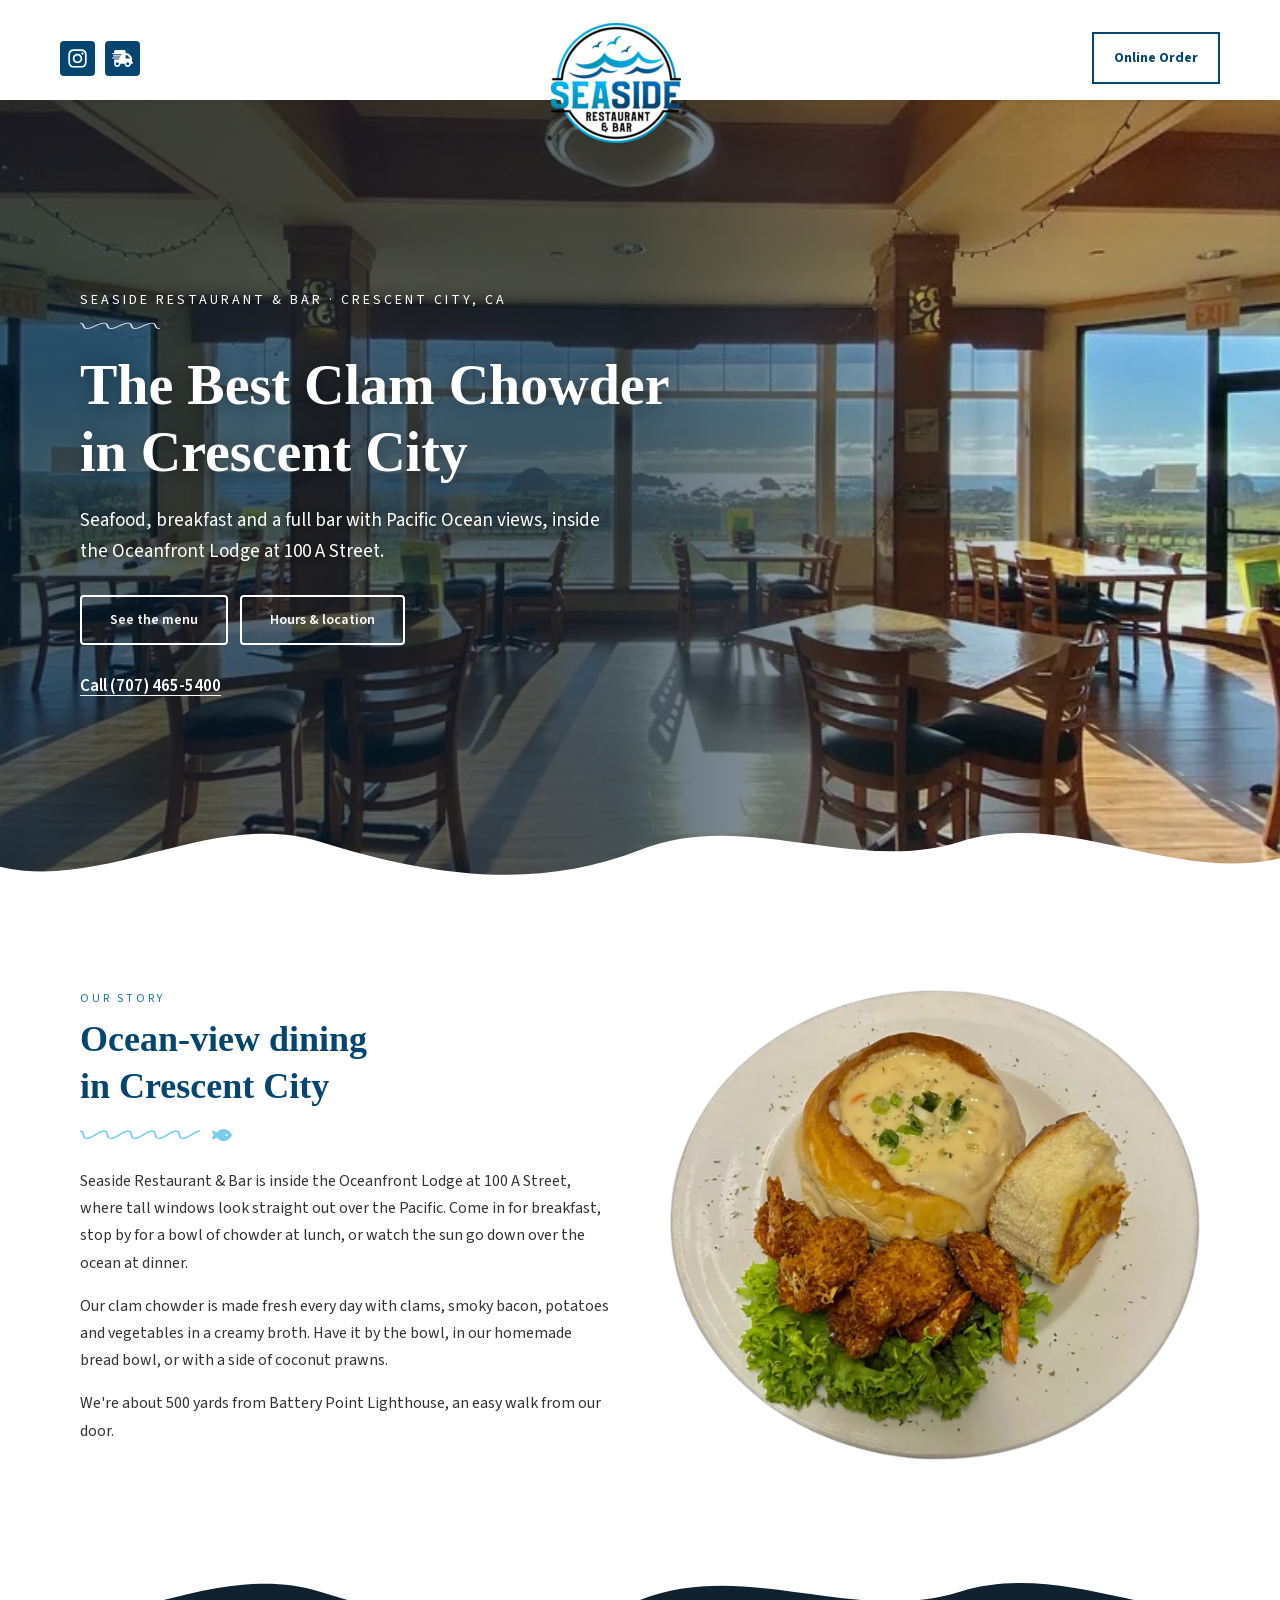
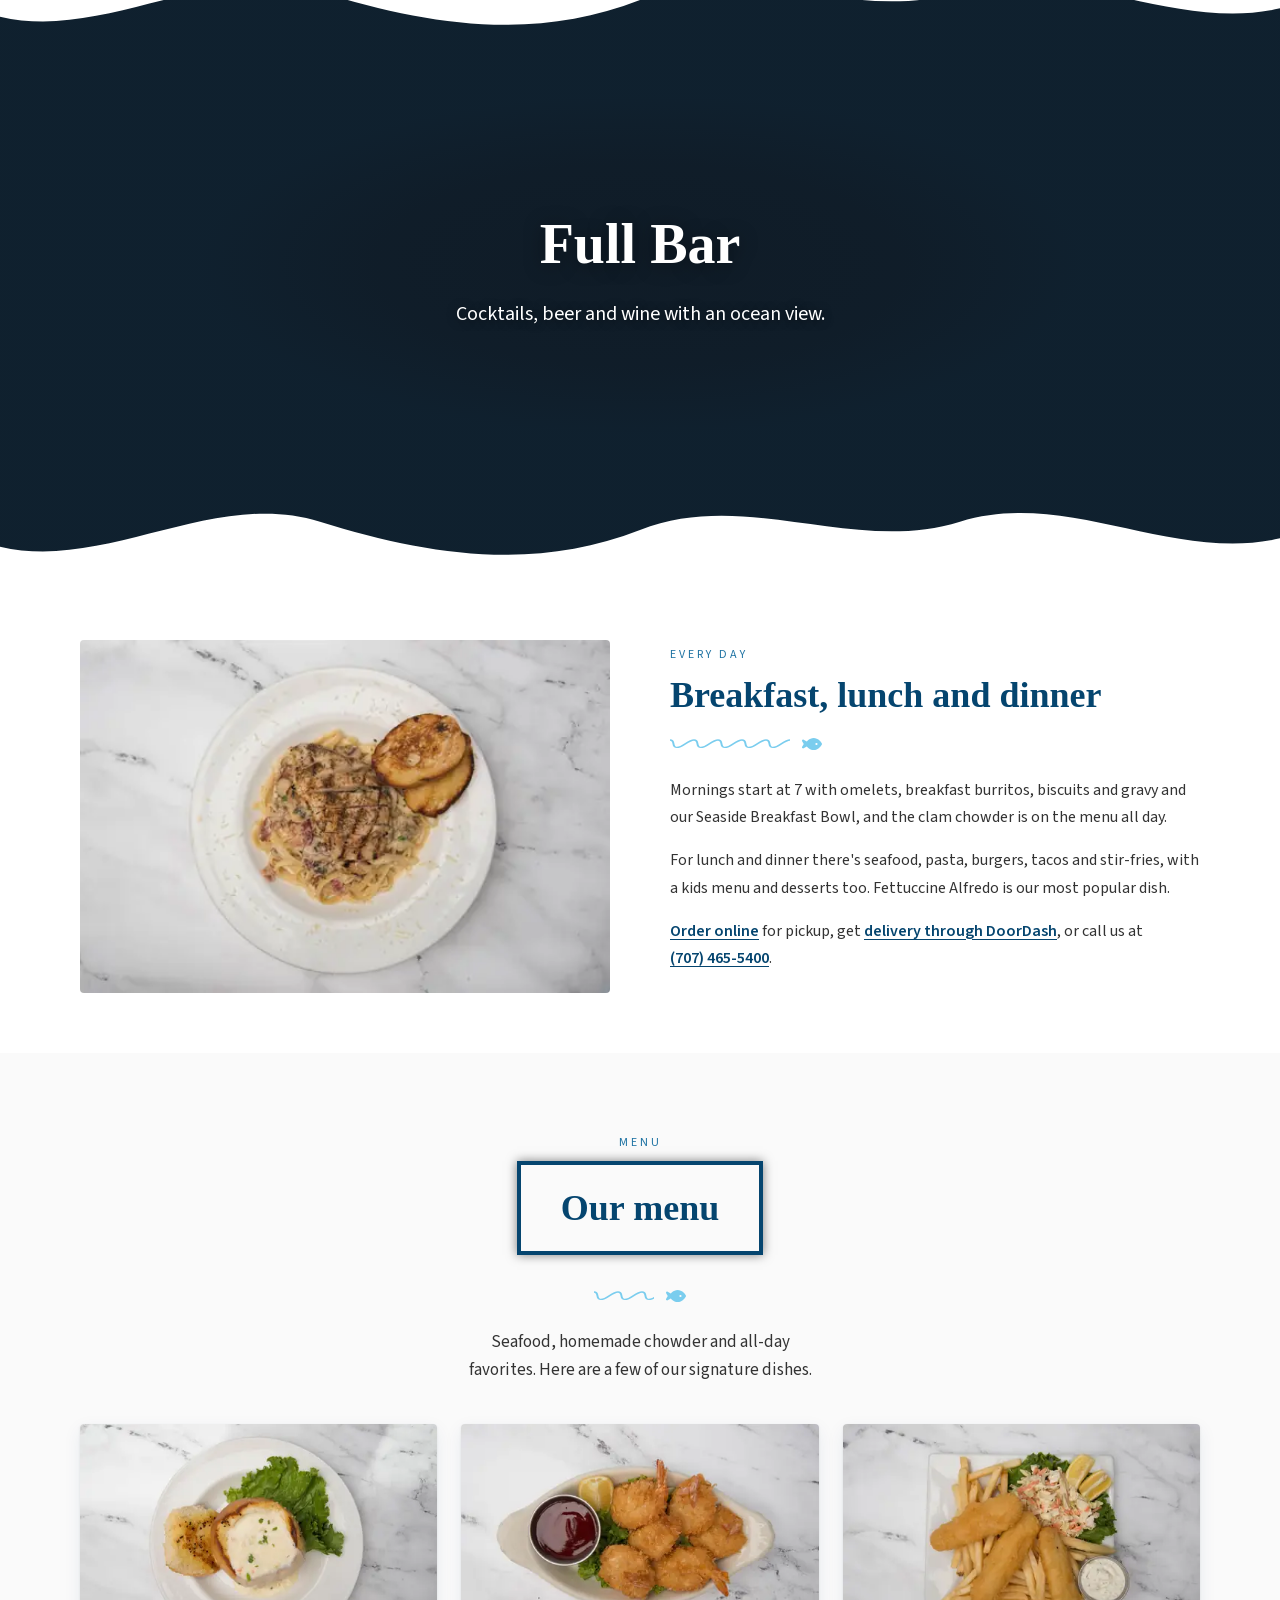
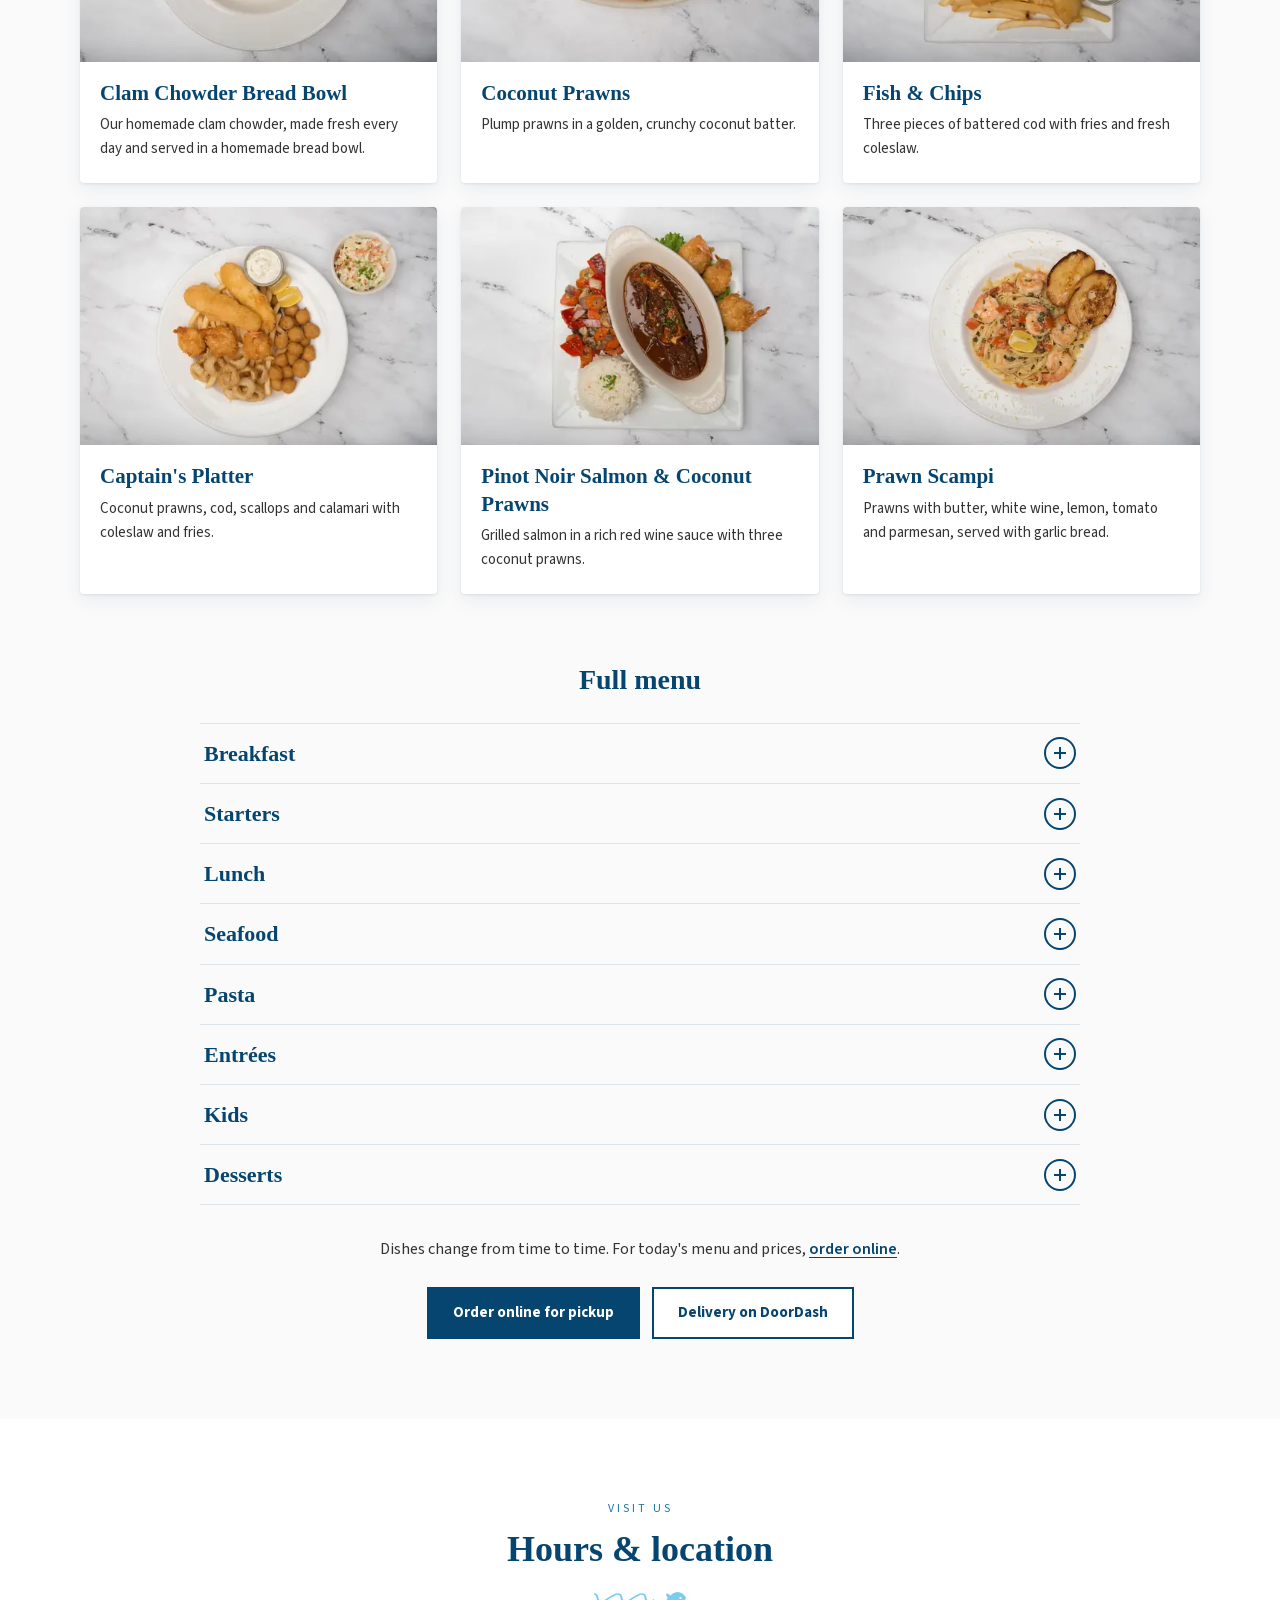
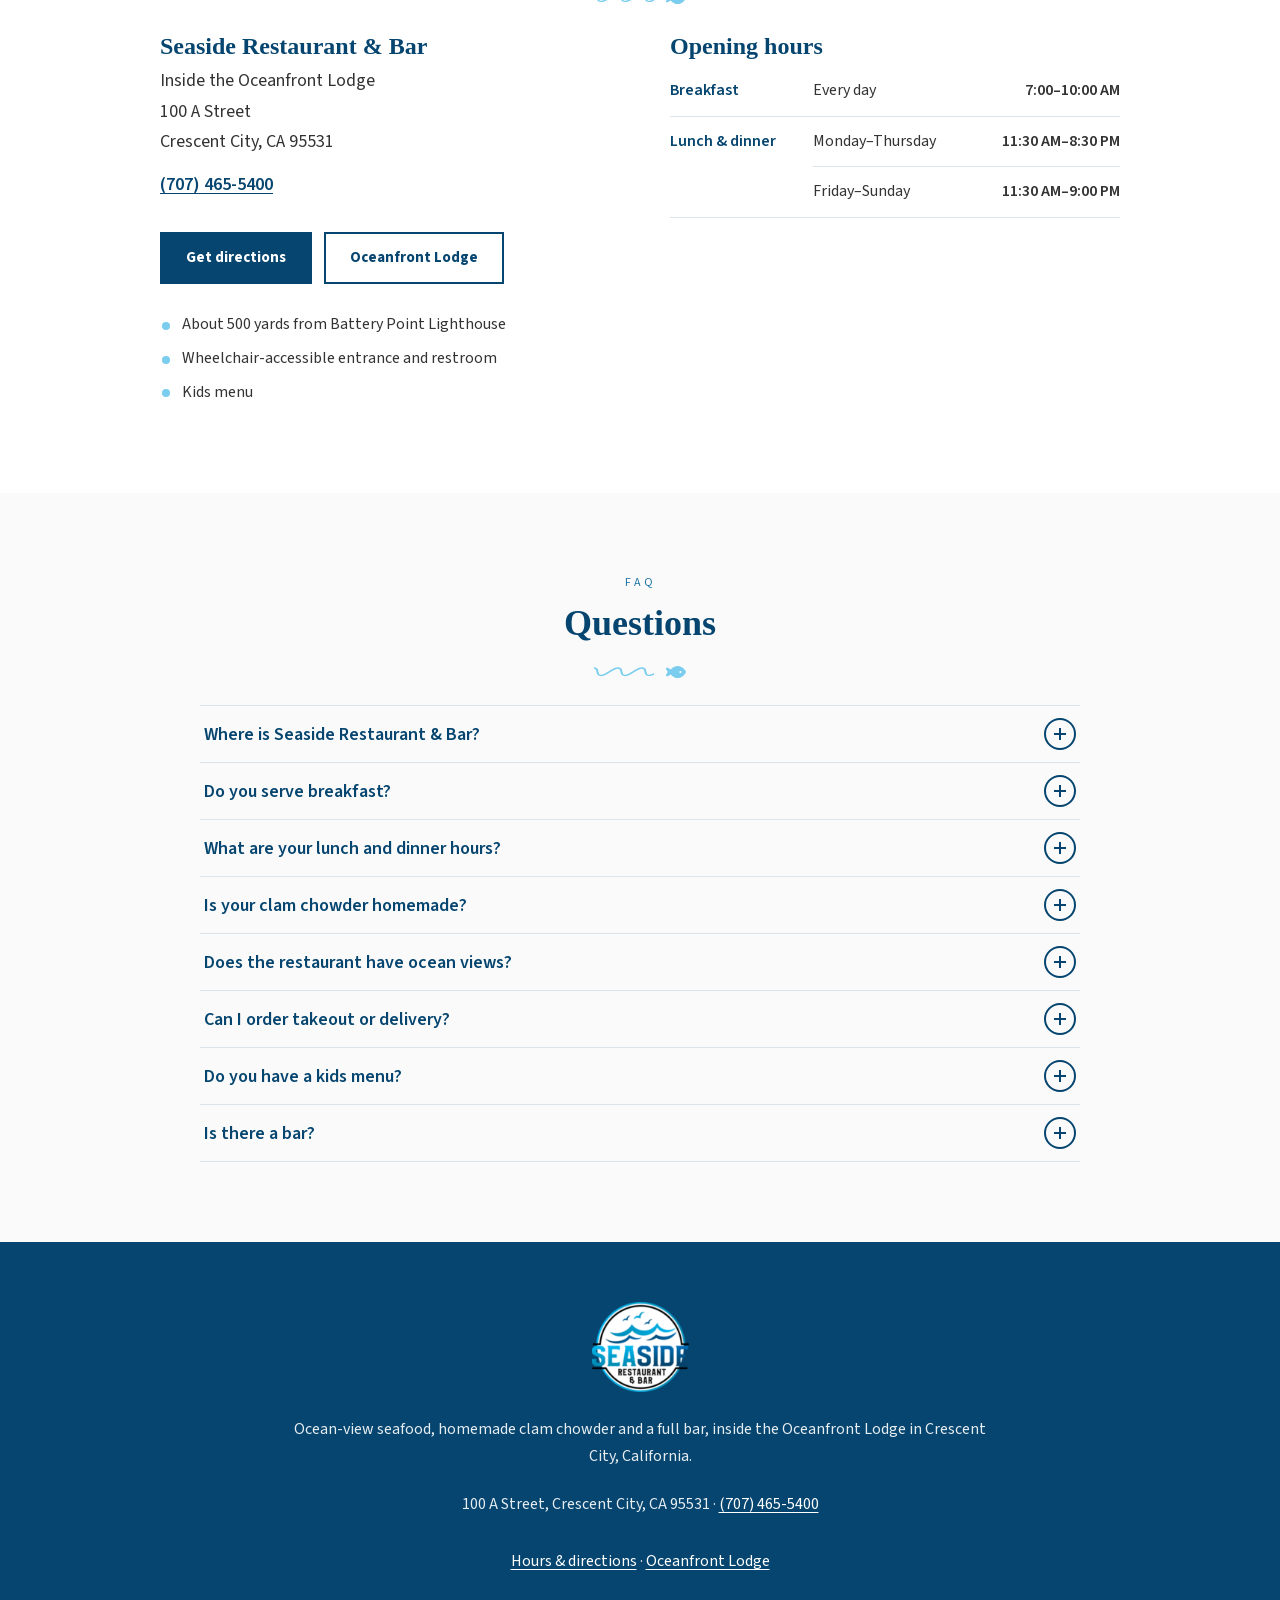
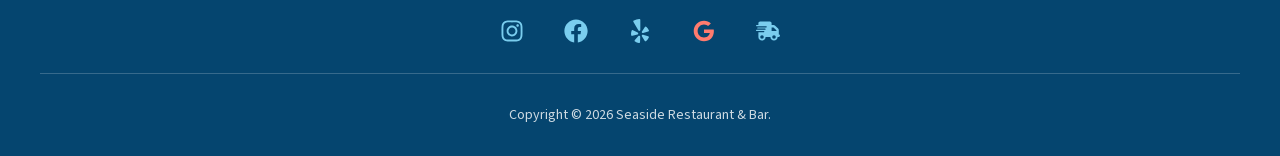
==== commit 91f9323b: "SEO rebuild: real content, menu, hours, structured data, lighter images - One page with real copy: h" ====
--- a/index.html
+++ b/index.html
@@ -1,31 +1,117 @@
 <!DOCTYPE html>
 <html lang="en">
 <head>
-  <meta charset="UTF-8">
-  <meta name="viewport" content="width=device-width, initial-scale=1.0">
-  <title>Seaside Restaurant & Bar – Order fresh food</title>
-  <link rel="icon" href="https://www.seasiderestaurantbar.com/wp-content/uploads/2022/10/loho3-min-300x276-1-100x100.png" sizes="32x32" />
-  <link rel="preconnect" href="https://fonts.googleapis.com">
-  <link rel="preconnect" href="https://fonts.gstatic.com" crossorigin>
-  <link href="https://fonts.googleapis.com/css2?family=Playfair+Display:wght@400;600;700&family=Source+Sans+3:wght@300;400;600;700&display=swap" rel="stylesheet">
-  <link rel="stylesheet" href="https://cdnjs.cloudflare.com/ajax/libs/font-awesome/6.4.0/css/all.min.css">
-  <link rel="stylesheet" href="styles.css">
+  <meta charset="utf-8">
+  <meta name="viewport" content="width=device-width, initial-scale=1">
+  <title>Seaside Restaurant &amp; Bar | Ocean-View Seafood, Crescent City</title>
+  <meta name="description" content="Homemade clam chowder, seafood, breakfast and a full bar with Pacific Ocean views at the Oceanfront Lodge in Crescent City, CA. See our menu and hours.">
+  <link rel="canonical" href="https://seasiderestaurantbar.com/">
+  <meta name="theme-color" content="#05456F">
+  <link rel="icon" href="/images/favicon-96.png" sizes="96x96" type="image/png">
+  <link rel="icon" href="/images/favicon.png" type="image/png">
+  <link rel="apple-touch-icon" href="/images/apple-touch-icon.png">
+  <meta property="og:type" content="website">
+  <meta property="og:site_name" content="Seaside Restaurant &amp; Bar">
+  <meta property="og:title" content="Seaside Restaurant &amp; Bar – Ocean-view seafood in Crescent City">
+  <meta property="og:description" content="Homemade clam chowder, seafood, breakfast and a full bar with Pacific Ocean views at the Oceanfront Lodge in Crescent City, CA. See our menu and hours.">
+  <meta property="og:url" content="https://seasiderestaurantbar.com/">
+  <meta property="og:image" content="https://seasiderestaurantbar.com/images/og-image.jpg">
+  <meta property="og:image:width" content="1000">
+  <meta property="og:image:height" content="524">
+  <meta property="og:image:alt" content="Seaside Restaurant &amp; Bar's dining room, with windows looking out at the Pacific Ocean">
+  <meta property="og:locale" content="en_US">
+  <meta name="twitter:card" content="summary_large_image">
+  <link rel="preload" href="/images/hero-bg.webp" as="image" type="image/webp" fetchpriority="high">
+  <link rel="preload" href="/fonts/playfair-display.woff2" as="font" type="font/woff2" crossorigin>
+  <link rel="stylesheet" href="/styles.css">
+  <script type="application/ld+json">
+  {
+    "@context": "https://schema.org",
+    "@graph": [
+      {
+        "@type": "Restaurant",
+        "@id": "https://seasiderestaurantbar.com/#restaurant",
+        "name": "Seaside Restaurant & Bar",
+        "url": "https://seasiderestaurantbar.com/",
+        "telephone": "+1-707-465-5400",
+        "description": "Ocean-view seafood restaurant and full bar inside the Oceanfront Lodge in Crescent City, California, known for its homemade clam chowder.",
+        "address": {
+          "@type": "PostalAddress",
+          "streetAddress": "100 A Street",
+          "addressLocality": "Crescent City",
+          "addressRegion": "CA",
+          "postalCode": "95531",
+          "addressCountry": "US"
+        },
+        "geo": {
+          "@type": "GeoCoordinates",
+          "latitude": 41.7477377,
+          "longitude": -124.2034056
+        },
+        "hasMap": "https://www.google.com/maps?cid=7275603306722277926",
+        "openingHoursSpecification": [
+          { "@type": "OpeningHoursSpecification", "dayOfWeek": ["Monday", "Tuesday", "Wednesday", "Thursday", "Friday", "Saturday", "Sunday"], "opens": "07:00", "closes": "10:00" },
+          { "@type": "OpeningHoursSpecification", "dayOfWeek": ["Monday", "Tuesday", "Wednesday", "Thursday"], "opens": "11:30", "closes": "20:30" },
+          { "@type": "OpeningHoursSpecification", "dayOfWeek": ["Friday", "Saturday", "Sunday"], "opens": "11:30", "closes": "21:00" }
+        ],
+        "servesCuisine": ["Seafood", "American"],
+        "priceRange": "$$",
+        "hasMenu": "https://seasiderestaurantbar.com/#menu",
+        "image": [
+          "https://seasiderestaurantbar.com/images/og-image.jpg",
+          "https://seasiderestaurantbar.com/images/dish-clam-chowder-bread-bowl-800.jpg",
+          "https://seasiderestaurantbar.com/images/dish-captains-platter-800.jpg"
+        ],
+        "logo": "https://seasiderestaurantbar.com/images/logo.png",
+        "sameAs": [
+          "https://www.instagram.com/seasiderestaurantbar/",
+          "https://www.facebook.com/seasidebarandrestaurant/",
+          "https://www.yelp.com/biz/seaside-restaurant-and-bar-crescent-city-2",
+          "https://www.tripadvisor.com/Restaurant_Review-g60944-d6614937-Reviews-Seaside_Restaurant-Crescent_City_California.html",
+          "https://www.google.com/maps?cid=7275603306722277926"
+        ],
+        "containedInPlace": {
+          "@type": "Hotel",
+          "name": "Oceanfront Lodge",
+          "url": "https://oceanfrontlodge1.com/",
+          "address": {
+            "@type": "PostalAddress",
+            "streetAddress": "100 A Street",
+            "addressLocality": "Crescent City",
+            "addressRegion": "CA",
+            "postalCode": "95531",
+            "addressCountry": "US"
+          }
+        }
+      },
+      {
+        "@type": "WebSite",
+        "@id": "https://seasiderestaurantbar.com/#website",
+        "name": "Seaside Restaurant & Bar",
+        "url": "https://seasiderestaurantbar.com/",
+        "publisher": { "@id": "https://seasiderestaurantbar.com/#restaurant" }
+      }
+    ]
+  }
+  </script>
 </head>
 <body>
   <a href="#content" class="skip-link">Skip to content</a>
+
+  <!-- Font Awesome Free by @fontawesome - https://fontawesome.com License - https://fontawesome.com/license/free (Icons: CC BY 4.0) -->
 
   <!-- Fixed Header -->
   <header class="site-header" id="masthead">
     <div class="header-inner">
       <div class="header-left">
         <div class="header-social">
-          <a href="https://www.instagram.com/seasiderestaurantbar/?g=5" aria-label="Instagram" target="_blank" rel="noopener noreferrer" class="social-icon-btn"><svg xmlns="http://www.w3.org/2000/svg" viewBox="0 0 448 512"><path d="M224.1 141c-63.6 0-114.9 51.3-114.9 114.9s51.3 114.9 114.9 114.9S339 319.5 339 255.9 287.7 141 224.1 141zm0 189.6c-41.1 0-74.7-33.5-74.7-74.7s33.5-74.7 74.7-74.7 74.7 33.5 74.7 74.7-33.6 74.7-74.7 74.7zm146.4-194.3c0 14.9-12 26.8-26.8 26.8-14.9 0-26.8-12-26.8-26.8s12-26.8 26.8-26.8 26.8 12 26.8 26.8zm76.1 27.2c-1.7-35.9-9.9-67.7-36.2-93.9-26.2-26.2-58-34.4-93.9-36.2-37-2.1-147.9-2.1-184.9 0-35.8 1.7-67.6 9.9-93.9 36.1s-34.4 58-36.2 93.9c-2.1 37-2.1 147.9 0 184.9 1.7 35.9 9.9 67.7 36.2 93.9s58 34.4 93.9 36.2c37 2.1 147.9 2.1 184.9 0 35.9-1.7 67.7-9.9 93.9-36.2 26.2-26.2 34.4-58 36.2-93.9 2.1-37 2.1-147.8 0-184.8zM398.8 388c-7.8 19.6-22.9 34.7-42.6 42.6-29.5 11.7-99.5 9-132.1 9s-102.7 2.6-132.1-9c-19.6-7.8-34.7-22.9-42.6-42.6-11.7-29.5-9-99.5-9-132.1s-2.6-102.7 9-132.1c7.8-19.6 22.9-34.7 42.6-42.6 29.5-11.7 99.5-9 132.1-9s102.7-2.6 132.1 9c19.6 7.8 34.7 22.9 42.6 42.6 11.7 29.5 9 99.5 9 132.1s2.7 102.7-9 132.1z" fill="currentColor"/></svg></a>
-          <a href="https://www.doordash.com/store/seaside-restaurant-and-bar-crescent-city-27980263/" aria-label="DoorDash" target="_blank" rel="noopener noreferrer" class="social-icon-btn"><svg xmlns="http://www.w3.org/2000/svg" viewBox="0 0 512 512"><path d="M144.8 17c-11.3-17.8-37.2-22.8-54-9.4C35.3 51.9 0 118 0 192h256L144.8 17zM496 96h-48c-35.3 0-64 28.7-64 64v64H0c0 50.6 23 96.4 60.3 130.7C25.7 363.6 0 394.7 0 432c0 44.2 35.8 80 80 80s80-35.8 80-80c0-8.9-1.8-17.2-4.4-25.2 21.6 5.9 44.6 9.2 68.4 9.2s46.9-3.3 68.4-9.2c-2.7 8-4.4 16.3-4.4 25.2 0 44.2 35.8 80 80 80s80-35.8 80-80c0-37.3-25.7-68.4-60.3-77.3C425 320.4 448 274.6 448 224v-64h48c8.8 0 16-7.2 16-16v-32c0-8.8-7.2-16-16-16zM80 464c-17.6 0-32-14.4-32-32s14.4-32 32-32 32 14.4 32 32-14.4 32-32 32zm320-32c0 17.6-14.4 32-32 32s-32-14.4-32-32 14.4-32 32-32 32 14.4 32 32z" fill="currentColor"/></svg></a>
+          <a href="https://www.instagram.com/seasiderestaurantbar/" aria-label="Instagram" target="_blank" rel="noopener noreferrer" class="social-icon-btn"><svg xmlns="http://www.w3.org/2000/svg" viewBox="0 0 448 512" aria-hidden="true" focusable="false"><path d="M224.1 141c-63.6 0-114.9 51.3-114.9 114.9s51.3 114.9 114.9 114.9S339 319.5 339 255.9 287.7 141 224.1 141zm0 189.6c-41.1 0-74.7-33.5-74.7-74.7s33.5-74.7 74.7-74.7 74.7 33.5 74.7 74.7-33.6 74.7-74.7 74.7zm146.4-194.3c0 14.9-12 26.8-26.8 26.8-14.9 0-26.8-12-26.8-26.8s12-26.8 26.8-26.8 26.8 12 26.8 26.8zm76.1 27.2c-1.7-35.9-9.9-67.7-36.2-93.9-26.2-26.2-58-34.4-93.9-36.2-37-2.1-147.9-2.1-184.9 0-35.8 1.7-67.6 9.9-93.9 36.1s-34.4 58-36.2 93.9c-2.1 37-2.1 147.9 0 184.9 1.7 35.9 9.9 67.7 36.2 93.9s58 34.4 93.9 36.2c37 2.1 147.9 2.1 184.9 0 35.9-1.7 67.7-9.9 93.9-36.2 26.2-26.2 34.4-58 36.2-93.9 2.1-37 2.1-147.8 0-184.8zM398.8 388c-7.8 19.6-22.9 34.7-42.6 42.6-29.5 11.7-99.5 9-132.1 9s-102.7 2.6-132.1-9c-19.6-7.8-34.7-22.9-42.6-42.6-11.7-29.5-9-99.5-9-132.1s-2.6-102.7 9-132.1c7.8-19.6 22.9-34.7 42.6-42.6 29.5-11.7 99.5-9 132.1-9s102.7-2.6 132.1 9c19.6 7.8 34.7 22.9 42.6 42.6 11.7 29.5 9 99.5 9 132.1s2.7 102.7-9 132.1z" fill="currentColor"/></svg></a>
+          <a href="https://www.doordash.com/store/seaside-restaurant-and-bar-crescent-city-27980263/" aria-label="Delivery on DoorDash" target="_blank" rel="noopener noreferrer" class="social-icon-btn"><svg xmlns="http://www.w3.org/2000/svg" viewBox="0 0 640 512" aria-hidden="true" focusable="false"><path d="M112 0C85.5 0 64 21.5 64 48V96H16c-8.8 0-16 7.2-16 16s7.2 16 16 16H64 272c8.8 0 16 7.2 16 16s-7.2 16-16 16H64 48c-8.8 0-16 7.2-16 16s7.2 16 16 16H64 240c8.8 0 16 7.2 16 16s-7.2 16-16 16H64 16c-8.8 0-16 7.2-16 16s7.2 16 16 16H64 208c8.8 0 16 7.2 16 16s-7.2 16-16 16H64V416c0 53 43 96 96 96s96-43 96-96H384c0 53 43 96 96 96s96-43 96-96h32c17.7 0 32-14.3 32-32s-14.3-32-32-32V288 256 237.3c0-17-6.7-33.3-18.7-45.3L512 114.7c-12-12-28.3-18.7-45.3-18.7H416V48c0-26.5-21.5-48-48-48H112zM544 237.3V256H416V160h50.7L544 237.3zM160 368a48 48 0 1 1 0 96 48 48 0 1 1 0-96zm272 48a48 48 0 1 1 96 0 48 48 0 1 1 -96 0z" fill="currentColor"/></svg></a>
         </div>
       </div>
       <div class="header-center">
         <a href="/" class="logo-link" rel="home">
-          <img src="https://www.seasiderestaurantbar.com/wp-content/uploads/2022/10/loho3-min-300x276-1-130x120.png" class="logo" alt="Seaside Restaurant & Bar" width="130" height="120" decoding="async" />
+          <img src="/images/logo.png" class="logo" alt="Seaside Restaurant &amp; Bar" width="130" height="120" decoding="async">
         </a>
       </div>
       <div class="header-right">
@@ -38,15 +124,20 @@
     <main id="main">
 
       <!-- ===== HERO: Photo Section ===== -->
-      <section class="photo-section hero-section" style="background-image: url('images/hero-bg.jpg');">
+      <section class="photo-section hero-section">
         <div class="photo-overlay"></div>
         <div class="photo-content">
           <div class="container">
             <div class="hero-text">
-              <h6 class="hero-label">Welcome to seaside</h6>
+              <p class="hero-label">Seaside Restaurant &amp; Bar · Crescent City, CA</p>
               <div class="hero-squiggle"></div>
-              <h1 class="hero-title">The Best Clam Chowder</h1>
-              <a href="#about" class="btn-outline-white">Discover More</a>
+              <h1 class="hero-title">The Best Clam Chowder in Crescent City</h1>
+              <p class="hero-sub">Seafood, breakfast and a full bar with Pacific Ocean views, inside the Oceanfront Lodge at <span class="nowrap">100 A Street</span>.</p>
+              <div class="hero-actions">
+                <a href="#menu" class="btn-outline-white">See the menu</a>
+                <a href="#visit" class="btn-outline-white">Hours &amp; location</a>
+              </div>
+              <p class="hero-call"><a href="tel:+17074655400">Call (707) 465-5400</a></p>
             </div>
           </div>
         </div>
@@ -62,17 +153,21 @@
         <div class="panel-body">
           <div class="container grid-2col">
             <div class="about-text">
-              <h6 class="section-label">About Us</h6>
-              <h2 class="section-title">Our Story</h2>
-              <div class="fish-divider">
+              <p class="section-label">Our story</p>
+              <h2 class="section-title">Ocean-view dining in Crescent City</h2>
+              <div class="fish-divider" aria-hidden="true">
                 <span class="squiggle"></span>
-                <i class="fas fa-fish"></i>
-              </div>
-              <p>We grew to become the favorite place for seafood lovers of all age groups wanting to spend some quality time while sipping on the coffee we serve.</p>
-              <p>We grew to become the favorite place for seafood lovers of all age groups wanting to spend some quality time while sipping on the coffee we serve.</p>
+                <span class="fish"></span>
+              </div>
+              <p>Seaside Restaurant &amp; Bar is inside the Oceanfront Lodge at <span class="nowrap">100 A Street</span>, where tall windows look straight out over the Pacific. Come in for breakfast, stop by for a bowl of chowder at lunch, or watch the sun go down over the ocean at dinner.</p>
+              <p>Our clam chowder is made fresh every day with clams, smoky bacon, potatoes and vegetables in a creamy broth. Have it by the bowl, in our homemade bread bowl, or with a side of coconut prawns.</p>
+              <p>We're about 500 yards from Battery Point Lighthouse, an easy walk from our door.</p>
             </div>
             <div class="about-image">
-              <img src="https://www.seasiderestaurantbar.com/wp-content/uploads/2021/10/IMG_0045-600x600-1.png" alt="Seaside food" width="600" height="600" decoding="async" />
+              <picture>
+                <source srcset="/images/about-food.webp" type="image/webp">
+                <img src="/images/about-food.png" alt="Clam chowder in a bread bowl with coconut prawns and garlic bread" width="600" height="600" loading="lazy" decoding="async">
+              </picture>
             </div>
           </div>
         </div>
@@ -84,14 +179,15 @@
       </section>
 
       <!-- ===== FULL BAR: Photo Section ===== -->
-      <section class="photo-section fullbar-section" style="background-image: url('images/fullbar-bg.png');">
+      <section class="photo-section fullbar-section">
         <div class="photo-overlay photo-overlay-dark"></div>
         <div class="photo-content">
           <h2 class="fullbar-title">Full Bar</h2>
-        </div>
-      </section>
-
-      <!-- ===== OUR WORK: White Content Panel ===== -->
+          <p class="fullbar-sub">Cocktails, beer and wine with an ocean view.</p>
+        </div>
+      </section>
+
+      <!-- ===== EVERY DAY: White Content Panel ===== -->
       <section class="content-panel">
         <div class="wave-top" aria-hidden="true">
           <svg viewBox="0 0 1440 120" preserveAspectRatio="none">
@@ -101,31 +197,315 @@
         <div class="panel-body">
           <div class="container grid-2col">
             <div class="work-image">
-              <img src="https://www.seasiderestaurantbar.com/wp-content/uploads/2022/10/p1-min.png" alt="Our team at work" width="500" height="500" decoding="async" />
+              <picture>
+                <source type="image/webp" srcset="/images/dish-fettuccine-alfredo-480.webp 480w, /images/dish-fettuccine-alfredo-800.webp 800w" sizes="(min-width: 969px) 540px, calc(100vw - 40px)">
+                <img src="/images/dish-fettuccine-alfredo-800.jpg" alt="Fettuccine Alfredo with sliced grilled chicken, bacon and mushrooms, and two slices of garlic bread" width="800" height="533" loading="lazy" decoding="async">
+              </picture>
             </div>
             <div class="work-text">
-              <h6 class="section-label">We Love it</h6>
-              <h2 class="section-title">Our Work</h2>
-              <div class="fish-divider">
+              <p class="section-label">Every day</p>
+              <h2 class="section-title">Breakfast, lunch and dinner</h2>
+              <div class="fish-divider" aria-hidden="true">
                 <span class="squiggle"></span>
-                <i class="fas fa-fish"></i>
-              </div>
-              <p>At the Seaside Restaurant and Bar in Crescent City, a dedicated team works tirelessly to provide customers with a truly unforgettable dining experience.</p>
-              <p>The kitchen staff prepares delectable dishes using homemade ingredients. The servers work efficiently to ensure that each guest feels welcomed and well-cared for, delivering hot plates of food and refilling drinks with a smile. Meanwhile, the host greets guests at the door and manages reservations, making sure that everyone has a place to sit and enjoy the stunning ocean views. Behind the scenes, the dishwashers keep the kitchen running smoothly, and the bussers clear tables to make room for the next group of diners. Every person at the Seaside Restaurant and Bar plays an important role in creating a welcoming and memorable atmosphere for all who visit.</p>
+                <span class="fish"></span>
+              </div>
+              <p>Mornings start at 7 with omelets, breakfast burritos, biscuits and gravy and our Seaside Breakfast Bowl, and the clam chowder is on the menu all day.</p>
+              <p>For lunch and dinner there's seafood, pasta, burgers, tacos and stir-fries, with a kids menu and desserts too. Fettuccine Alfredo is our most popular dish.</p>
+              <p><a href="https://order.toasttab.com/online/oceanfront-lodge-100-a-street">Order online</a> for pickup, get <a href="https://www.doordash.com/store/seaside-restaurant-and-bar-crescent-city-27980263/">delivery through DoorDash</a>, or call us at <a href="tel:+17074655400">(707) 465-5400</a>.</p>
             </div>
           </div>
         </div>
       </section>
 
-      <!-- ===== MENU: White Content Panel ===== -->
-      <section class="content-panel menu-panel">
+      <!-- ===== MENU: Content Panel ===== -->
+      <section id="menu" class="content-panel menu-panel">
         <div class="panel-body">
-          <div class="container text-center">
-            <h6 class="section-label">Menu</h6>
-            <h2 class="section-title menu-title-box"><a href="https://order.toasttab.com/online/oceanfront-lodge-100-a-street">Glimpse of Our Menu</a></h2>
-            <div class="fish-divider fish-divider-center">
-              <span class="squiggle"></span>
-              <i class="fas fa-fish"></i>
+          <div class="container">
+            <div class="text-center">
+              <p class="section-label">Menu</p>
+              <h2 class="section-title menu-title-box">Our menu</h2>
+              <div class="fish-divider fish-divider-center" aria-hidden="true">
+                <span class="squiggle"></span>
+                <span class="fish"></span>
+              </div>
+              <p class="menu-intro">Seafood, homemade chowder and all-day favorites. Here are a few of our signature dishes.</p>
+            </div>
+
+            <div class="dish-grid">
+              <article class="dish-card">
+                <picture>
+                  <source type="image/webp" srcset="/images/dish-clam-chowder-bread-bowl-480.webp 480w, /images/dish-clam-chowder-bread-bowl-800.webp 800w" sizes="(min-width: 960px) 374px, (min-width: 600px) calc(50vw - 40px), calc(100vw - 32px)">
+                  <img src="/images/dish-clam-chowder-bread-bowl-800.jpg" alt="Clam chowder in a bread bowl, with a slice of toasted bread and a lettuce leaf" width="800" height="533" loading="lazy" decoding="async">
+                </picture>
+                <h3>Clam Chowder Bread Bowl</h3>
+                <p>Our homemade clam chowder, made fresh every day and served in a homemade bread bowl.</p>
+              </article>
+              <article class="dish-card">
+                <picture>
+                  <source type="image/webp" srcset="/images/dish-coconut-prawns-480.webp 480w, /images/dish-coconut-prawns-800.webp 800w" sizes="(min-width: 960px) 374px, (min-width: 600px) calc(50vw - 40px), calc(100vw - 32px)">
+                  <img src="/images/dish-coconut-prawns-800.jpg" alt="Coconut prawns on lettuce with a lemon wedge and a cup of sweet and sour sauce" width="800" height="533" loading="lazy" decoding="async">
+                </picture>
+                <h3>Coconut Prawns</h3>
+                <p>Plump prawns in a golden, crunchy coconut batter.</p>
+              </article>
+              <article class="dish-card">
+                <picture>
+                  <source type="image/webp" srcset="/images/dish-fish-and-chips-480.webp 480w, /images/dish-fish-and-chips-800.webp 800w" sizes="(min-width: 960px) 374px, (min-width: 600px) calc(50vw - 40px), calc(100vw - 32px)">
+                  <img src="/images/dish-fish-and-chips-800.jpg" alt="Three pieces of battered cod on fries, with coleslaw, lemon wedges and tartar sauce" width="800" height="533" loading="lazy" decoding="async">
+                </picture>
+                <h3>Fish &amp; Chips</h3>
+                <p>Three pieces of battered cod with fries and fresh coleslaw.</p>
+              </article>
+              <article class="dish-card">
+                <picture>
+                  <source type="image/webp" srcset="/images/dish-captains-platter-480.webp 480w, /images/dish-captains-platter-800.webp 800w" sizes="(min-width: 960px) 374px, (min-width: 600px) calc(50vw - 40px), calc(100vw - 32px)">
+                  <img src="/images/dish-captains-platter-800.jpg" alt="Battered cod, coconut prawns, scallops and calamari rings on fries, with tartar sauce, lemon and a side of coleslaw" width="800" height="533" loading="lazy" decoding="async">
+                </picture>
+                <h3>Captain's Platter</h3>
+                <p>Coconut prawns, cod, scallops and calamari with coleslaw and fries.</p>
+              </article>
+              <article class="dish-card">
+                <picture>
+                  <source type="image/webp" srcset="/images/dish-pinot-noir-salmon-480.webp 480w, /images/dish-pinot-noir-salmon-800.webp 800w" sizes="(min-width: 960px) 374px, (min-width: 600px) calc(50vw - 40px), calc(100vw - 32px)">
+                  <img src="/images/dish-pinot-noir-salmon-800.jpg" alt="Salmon in a dark red wine sauce with three coconut prawns, sautéed vegetables and rice" width="800" height="533" loading="lazy" decoding="async">
+                </picture>
+                <h3>Pinot Noir Salmon &amp; Coconut Prawns</h3>
+                <p>Grilled salmon in a rich red wine sauce with three coconut prawns.</p>
+              </article>
+              <article class="dish-card">
+                <picture>
+                  <source type="image/webp" srcset="/images/dish-prawn-scampi-480.webp 480w, /images/dish-prawn-scampi-800.webp 800w" sizes="(min-width: 960px) 374px, (min-width: 600px) calc(50vw - 40px), calc(100vw - 32px)">
+                  <img src="/images/dish-prawn-scampi-800.jpg" alt="Prawn scampi over pasta with diced tomatoes and a lemon wedge, and two slices of garlic bread" width="800" height="533" loading="lazy" decoding="async">
+                </picture>
+                <h3>Prawn Scampi</h3>
+                <p>Prawns with butter, white wine, lemon, tomato and parmesan, served with garlic bread.</p>
+              </article>
+            </div>
+
+            <h3 class="menu-subtitle">Full menu</h3>
+            <div class="menu-sections">
+              <details class="accordion menu-section">
+                <summary>Breakfast</summary>
+                <ul class="menu-list">
+                  <li><span class="menu-item-name">Clam Chowder Bread Bowl</span> <span class="menu-item-desc">Our homemade clam chowder in a homemade bread bowl</span></li>
+                  <li><span class="menu-item-name">Biscuits and Gravy</span></li>
+                  <li><span class="menu-item-name">Big Breakfast</span> <span class="menu-item-desc">Eggs your way, toast, and a waffle or pancake</span></li>
+                  <li><span class="menu-item-name">California Oatmeal</span></li>
+                  <li><span class="menu-item-name">Build Your Own</span> <span class="menu-item-desc">Eggs your way with pancake, hash browns, bacon, sausage or country gravy</span></li>
+                  <li><span class="menu-item-name">Little Farmers Omelet</span></li>
+                  <li><span class="menu-item-name">Seaside Breakfast Bowl</span> <span class="menu-item-desc">Eggs, bacon, sausage, tomatoes, peppers, onions, potatoes, cheddar</span></li>
+                  <li><span class="menu-item-name">Seaside Omelet with Cheese</span> <span class="menu-item-desc">Add veggies, avocado, bacon, sausage, ham or prawns</span></li>
+                  <li><span class="menu-item-name">Breakfast Burrito</span> <span class="menu-item-desc">Eggs, bacon, sausage, tomatoes, peppers, onions, potatoes, cheddar cheese</span></li>
+                  <li><span class="menu-item-name">Eggs Benedict</span></li>
+                  <li><span class="menu-item-name">Avocado Toast</span> <span class="menu-item-desc">On white, wheat or sourdough, with eggs your way</span></li>
+                  <li><span class="menu-item-name">Wake &amp; Taco</span> <span class="menu-item-desc">Three warm tacos, scrambled eggs, sausage, bacon, onions, bell peppers, shredded cheese</span></li>
+                  <li><span class="menu-item-name">Mañana Muffin</span> <span class="menu-item-desc">English muffin, scrambled eggs, onions, bell peppers, jalapeños, American cheese, with bacon, turkey or ham</span></li>
+                  <li><span class="menu-item-name">Toast</span> <span class="menu-item-desc">White, wheat or sourdough</span></li>
+                  <li><span class="menu-item-name">Kids Pancake</span> <span class="menu-item-desc">Plain, chocolate or strawberry</span></li>
+                </ul>
+              </details>
+              <details class="accordion menu-section">
+                <summary>Starters</summary>
+                <ul class="menu-list">
+                  <li><span class="menu-item-name">Clam Chowder</span> <span class="menu-item-desc">Bowl or bread bowl. Clams, smoky bacon, potatoes, celery, onions and carrots in a creamy broth, made fresh every day</span></li>
+                  <li><span class="menu-item-name">Classic Prawn Cocktail</span> <span class="menu-item-desc">Six chilled large prawns on crisp lettuce, cocktail sauce</span></li>
+                  <li><span class="menu-item-name">Coconut Prawns</span> <span class="menu-item-desc">Prawns in a crunchy coconut batter, sweet and sour dipping sauce</span></li>
+                  <li><span class="menu-item-name">Jalapeño Poppers</span> <span class="menu-item-desc">Jalapeños stuffed with cream cheese, lightly breaded and fried</span></li>
+                  <li><span class="menu-item-name">Mozzarella Sticks</span> <span class="menu-item-desc">With marinara sauce</span></li>
+                  <li><span class="menu-item-name">Calamari</span> <span class="menu-item-desc">Fried calamari, marinara sauce</span></li>
+                  <li><span class="menu-item-name">Veggie Spring Rolls</span> <span class="menu-item-desc">Mixed veggies in thin golden pastry, sweet and sour sauce</span></li>
+                  <li><span class="menu-item-name">Garlic Fries</span></li>
+                  <li><span class="menu-item-name">Appetizer Sampler</span> <span class="menu-item-desc">Coconut prawns, mozzarella sticks, breaded chicken bites</span></li>
+                  <li><span class="menu-item-name">Coastal Crab Cakes</span></li>
+                  <li><span class="menu-item-name">Edamame</span> <span class="menu-item-desc">Salted or spicy</span></li>
+                  <li><span class="menu-item-name">Crispy Chicken Dumplings</span></li>
+                  <li><span class="menu-item-name">Crispy Shrimp &amp; Pork Dumplings</span></li>
+                </ul>
+              </details>
+              <details class="accordion menu-section">
+                <summary>Lunch</summary>
+                <ul class="menu-list">
+                  <li><span class="menu-item-name">Clam Chowder</span> <span class="menu-item-desc">Bowl or bread bowl, made fresh every day</span></li>
+                  <li><span class="menu-item-name">Quesadilla California</span> <span class="menu-item-desc">Chipotle sauce, pico de gallo, jalapeño, with chicken, salmon, prawns or rib eye</span></li>
+                  <li><span class="menu-item-name">Baja Tacos</span> <span class="menu-item-desc">Pico de gallo, slaw, creamy jalapeño sauce, with prawns, cod, rib eye or chicken</span></li>
+                  <li><span class="menu-item-name">Pub Club Sandwich</span> <span class="menu-item-desc">Turkey, ham, bacon, lettuce, tomatoes, mayo, your choice of bread, fries</span></li>
+                  <li><span class="menu-item-name">Local Cheese Burger 8 oz</span> <span class="menu-item-desc">Your choice of cheese, lettuce, tomatoes, onions, pickles, chipotle mayo, fries</span></li>
+                  <li><span class="menu-item-name">Mongolian Stir Fry Noodle</span> <span class="menu-item-desc">Mushrooms, red onions, bell peppers, cabbage, teriyaki sauce, with salmon, chicken, rib eye, prawns or veggies</span></li>
+                  <li><span class="menu-item-name">Egg Fried Rice &amp; Two Spring Rolls</span> <span class="menu-item-desc">With two spring rolls; choose salmon, prawns, orange or teriyaki chicken, beef, bacon or veggies</span></li>
+                  <li><span class="menu-item-name">Chef Salad</span> <span class="menu-item-desc">Mixed greens, tomatoes, black olives, shredded cheese, with salmon, prawns, turkey &amp; ham, chicken &amp; bacon or rib eye</span></li>
+                  <li><span class="menu-item-name">Crab Cake Sandwich</span> <span class="menu-item-desc">Crab cake, jalapeño tartar, pickles, coleslaw, bell pepper, onion, fries</span></li>
+                  <li><span class="menu-item-name">Pesto Chicken Sandwich</span> <span class="menu-item-desc">Seared chicken breast, pesto mayo, mozzarella, tomatoes, fries</span></li>
+                  <li><span class="menu-item-name">Nacho Supreme</span> <span class="menu-item-desc">Tomatoes, black olives, jalapeño, avocado, cheese, beef, sour cream</span></li>
+                </ul>
+              </details>
+              <details class="accordion menu-section">
+                <summary>Seafood</summary>
+                <p class="menu-section-note">The salmon, shrimp creole and mussels come with sautéed seasonal veggies, soup or salad, and fries, rice or extra veggies (baked potato after 4 PM).</p>
+                <ul class="menu-list">
+                  <li><span class="menu-item-name">Coconut Prawns Bread Bowl Clam Chowder</span> <span class="menu-item-desc">Six large coconut prawns and our homemade clam chowder in a homemade bread bowl</span></li>
+                  <li><span class="menu-item-name">United Kingdom Fish &amp; Chips</span> <span class="menu-item-desc">Three pieces of battered cod, fries, fresh coleslaw</span></li>
+                  <li><span class="menu-item-name">Captain's Platter</span> <span class="menu-item-desc">Coconut prawns, cod, scallops, calamari, fresh coleslaw, fries</span></li>
+                  <li><span class="menu-item-name">Pacific Salmon</span> <span class="menu-item-desc">Seasoned salmon, seared</span></li>
+                  <li><span class="menu-item-name">Pinot Noir Salmon &amp; Coconut Prawns</span> <span class="menu-item-desc">Grilled salmon in a rich red wine sauce, three coconut prawns</span></li>
+                  <li><span class="menu-item-name">Spicy Shrimp Creole</span> <span class="menu-item-desc">Six large prawns sautéed in butter, garlic, white wine, tomatoes, jalapeños, spicy seasoning</span></li>
+                  <li><span class="menu-item-name">Fisherman's Mussels</span> <span class="menu-item-desc">Pinot Grigio sauce with tomatoes, black olives, garlic, cream</span></li>
+                </ul>
+              </details>
+              <details class="accordion menu-section">
+                <summary>Pasta</summary>
+                <ul class="menu-list">
+                  <li><span class="menu-item-name">Shrimp and Bacon Rosso</span> <span class="menu-item-desc">Prawns, bacon, butter, garlic, white wine, red sauce, pepper flakes, parmesan</span></li>
+                  <li><span class="menu-item-name">Prawn Scampi</span> <span class="menu-item-desc">Prawns, butter, white wine, lemon, tomato, parmesan, garlic bread</span></li>
+                  <li><span class="menu-item-name">Fettuccine Alfredo</span> <span class="menu-item-desc">Our most popular dish. Butter, white wine, garlic, mushrooms, parmesan, with chicken &amp; bacon, salmon or prawns, garlic bread</span></li>
+                  <li><span class="menu-item-name">Beef Stroganoff</span> <span class="menu-item-desc">Garlic, butter, sour cream, mushrooms, onions, red wine, heavy cream, garlic bread</span></li>
+                  <li><span class="menu-item-name">Seafood Alfredo</span></li>
+                </ul>
+              </details>
+              <details class="accordion menu-section">
+                <summary>Entrées</summary>
+                <p class="menu-section-note">Both come with sautéed seasonal veggies, soup or salad, and fries, rice or extra veggies (baked potato after 4 PM).</p>
+                <ul class="menu-list">
+                  <li><span class="menu-item-name">Teriyaki Chicken &amp; Coconut Prawns</span> <span class="menu-item-desc">Chicken breast marinated in homemade teriyaki sauce and grilled, three coconut prawns</span></li>
+                  <li><span class="menu-item-name">Chicken Cordon Bleu</span> <span class="menu-item-desc">Breaded chicken breast stuffed with ham and Swiss cheese, Alfredo sauce, mushrooms</span></li>
+                </ul>
+              </details>
+              <details class="accordion menu-section">
+                <summary>Kids</summary>
+                <ul class="menu-list">
+                  <li><span class="menu-item-name">Mac &amp; Cheese Bites</span></li>
+                  <li><span class="menu-item-name">Grilled Cheese</span> <span class="menu-item-desc">With fries</span></li>
+                  <li><span class="menu-item-name">Ham or Turkey Sandwich</span> <span class="menu-item-desc">Toasted or cold, with or without American cheese</span></li>
+                  <li><span class="menu-item-name">Cheese Quesadilla</span></li>
+                  <li><span class="menu-item-name">Butter Noodles</span></li>
+                  <li><span class="menu-item-name">Kids Spaghetti</span> <span class="menu-item-desc">Add beef, chicken, shrimp or salmon</span></li>
+                  <li><span class="menu-item-name">Kids Fettuccine Alfredo</span> <span class="menu-item-desc">Add beef, chicken, shrimp or salmon</span></li>
+                  <li><span class="menu-item-name">Kids Popcorn Chicken</span> <span class="menu-item-desc">With fries</span></li>
+                </ul>
+              </details>
+              <details class="accordion menu-section">
+                <summary>Desserts</summary>
+                <ul class="menu-list">
+                  <li><span class="menu-item-name">No-Bake Blueberry Cheesecake</span> <span class="menu-item-desc">Cream cheese and blueberries on a buttery graham cracker crust</span></li>
+                  <li><span class="menu-item-name">Banana Spring Rolls</span></li>
+                  <li><span class="menu-item-name">Bread Pudding</span></li>
+                  <li><span class="menu-item-name">Chocolate Ganache</span></li>
+                  <li><span class="menu-item-name">Ice Cream Scoop</span></li>
+                </ul>
+              </details>
+            </div>
+            <p class="menu-note">Dishes change from time to time. For today's menu and prices, <a href="https://order.toasttab.com/online/oceanfront-lodge-100-a-street">order online</a>.</p>
+            <div class="btn-row">
+              <a class="btn btn-primary" href="https://order.toasttab.com/online/oceanfront-lodge-100-a-street">Order online for pickup</a>
+              <a class="btn btn-secondary" href="https://www.doordash.com/store/seaside-restaurant-and-bar-crescent-city-27980263/">Delivery on DoorDash</a>
+            </div>
+          </div>
+        </div>
+      </section>
+
+      <!-- ===== VISIT: Content Panel ===== -->
+      <section id="visit" class="content-panel visit-panel">
+        <div class="panel-body">
+          <div class="container">
+            <div class="text-center">
+              <p class="section-label">Visit us</p>
+              <h2 class="section-title">Hours &amp; location</h2>
+              <div class="fish-divider fish-divider-center" aria-hidden="true">
+                <span class="squiggle"></span>
+                <span class="fish"></span>
+              </div>
+            </div>
+            <div class="visit-grid">
+              <div class="visit-location">
+                <address class="visit-address">
+                  <strong>Seaside Restaurant &amp; Bar</strong><br>
+                  Inside the Oceanfront Lodge<br>
+                  100 A Street<br>
+                  Crescent City, CA 95531<br>
+                  <a href="tel:+17074655400">(707) 465-5400</a>
+                </address>
+                <div class="btn-row btn-row-start">
+                  <a class="btn btn-primary" href="https://www.google.com/maps/dir/?api=1&amp;destination=Seaside+Restaurant+%26+Bar%2C+100+A+St%2C+Crescent+City%2C+CA+95531&amp;destination_place_id=ChIJF11DTExm0FQRJrrW36gi-GQ">Get directions</a>
+                  <a class="btn btn-secondary" href="https://oceanfrontlodge1.com/">Oceanfront Lodge</a>
+                </div>
+                <ul class="visit-notes">
+                  <li>About 500 yards from Battery Point Lighthouse</li>
+                  <li>Wheelchair-accessible entrance and restroom</li>
+                  <li>Kids menu</li>
+                </ul>
+              </div>
+              <div class="visit-hours">
+                <table class="hours-table">
+                  <caption>Opening hours</caption>
+                  <tbody>
+                    <tr>
+                      <th scope="row">Breakfast</th>
+                      <td>Every day</td>
+                      <td class="hours-time"><!-- HOURS (provisional) -->7:00–10:00 AM</td>
+                    </tr>
+                  </tbody>
+                  <tbody>
+                    <tr>
+                      <th scope="rowgroup" rowspan="2">Lunch &amp; dinner</th>
+                      <td>Monday–Thursday</td>
+                      <td class="hours-time"><!-- HOURS (provisional) -->11:30 AM–8:30 PM</td>
+                    </tr>
+                    <tr>
+                      <td>Friday–Sunday</td>
+                      <td class="hours-time"><!-- HOURS (provisional) -->11:30 AM–9:00 PM</td>
+                    </tr>
+                  </tbody>
+                </table>
+              </div>
+            </div>
+          </div>
+        </div>
+      </section>
+
+      <!-- ===== FAQ: Content Panel ===== -->
+      <section id="faq" class="content-panel faq-panel">
+        <div class="panel-body">
+          <div class="container">
+            <div class="text-center">
+              <p class="section-label">FAQ</p>
+              <h2 class="section-title">Questions</h2>
+              <div class="fish-divider fish-divider-center" aria-hidden="true">
+                <span class="squiggle"></span>
+                <span class="fish"></span>
+              </div>
+            </div>
+            <div class="faq-list">
+              <details class="accordion faq-item">
+                <summary>Where is Seaside Restaurant &amp; Bar?</summary>
+                <p>Inside the Oceanfront Lodge at <span class="nowrap">100 A Street</span>, Crescent City, CA 95531, about 500 yards from Battery Point Lighthouse.</p>
+              </details>
+              <details class="accordion faq-item">
+                <summary>Do you serve breakfast?</summary>
+                <p>Yes, every day from <!-- HOURS (provisional) -->7:00 to 10:00 AM.</p>
+              </details>
+              <details class="accordion faq-item">
+                <summary>What are your lunch and dinner hours?</summary>
+                <p>Monday to Thursday <!-- HOURS (provisional) -->11:30 AM to 8:30 PM, and Friday to Sunday <!-- HOURS (provisional) -->11:30 AM to 9:00 PM.</p>
+              </details>
+              <details class="accordion faq-item">
+                <summary>Is your clam chowder homemade?</summary>
+                <p>Yes. We make it fresh every day and serve it by the bowl or in our homemade bread bowl, at breakfast, lunch and dinner.</p>
+              </details>
+              <details class="accordion faq-item">
+                <summary>Does the restaurant have ocean views?</summary>
+                <p>Yes. The dining room and the bar look out over the Pacific Ocean.</p>
+              </details>
+              <details class="accordion faq-item">
+                <summary>Can I order takeout or delivery?</summary>
+                <p>Yes. <a href="https://order.toasttab.com/online/oceanfront-lodge-100-a-street">Order online</a> for pickup, or get <a href="https://www.doordash.com/store/seaside-restaurant-and-bar-crescent-city-27980263/">delivery through DoorDash</a>.</p>
+              </details>
+              <details class="accordion faq-item">
+                <summary>Do you have a kids menu?</summary>
+                <p>Yes. There's a kids menu at lunch and dinner, and kids' pancakes at breakfast.</p>
+              </details>
+              <details class="accordion faq-item">
+                <summary>Is there a bar?</summary>
+                <p>Yes, a full bar with cocktails, beer and wine.</p>
+              </details>
             </div>
           </div>
         </div>
@@ -139,22 +519,27 @@
     <div class="footer-inner">
       <div class="footer-main">
         <div class="footer-logo-wrap">
-          <img class="footer-logo" src="https://www.seasiderestaurantbar.com/wp-content/uploads/2022/10/loho3-min-300x276-1.png" alt="Seaside Restaurant & Bar" width="97" height="89" />
+          <img class="footer-logo" src="/images/logo.png" alt="Seaside Restaurant &amp; Bar" width="97" height="89" loading="lazy" decoding="async">
         </div>
         <div class="footer-text">
-          <p>It is a long established fact that a reader will be distracted by the readable content of a page when looking at its layout. The point of using Lorem Ipsum is that it has a more-or-less normal distribution of letters.</p>
+          <p>Ocean-view seafood, homemade clam chowder and a full bar, inside the Oceanfront Lodge in Crescent City, California.</p>
+          <address class="footer-address"><span class="nowrap">100 A Street</span>, <span class="nowrap">Crescent City, CA 95531</span> · <a href="tel:+17074655400">(707) 465-5400</a></address>
+          <p class="footer-links"><a href="#visit">Hours &amp; directions</a> · <a href="https://oceanfrontlodge1.com/">Oceanfront Lodge</a></p>
         </div>
         <div class="footer-social">
-          <a href="https://www.yelp.com/biz/seaside-restaurant-and-bar-crescent-city-2" aria-label="Yelp" target="_blank" rel="noopener noreferrer" class="footer-social-link" style="color: #7acdee;"><svg xmlns="http://www.w3.org/2000/svg" viewBox="0 0 384 512"><path d="M42.9 240.32l99.62 48.61c19.2 9.4 16.2 37.51-4.5 42.71L30.5 358.45a22.79 22.79 0 0 1-28.21-19.6 197.16 197.16 0 0 1 9-85.32 22.8 22.8 0 0 1 31.61-13.21zm44 239.25a199.45 199.45 0 0 0 79.42 32.11A22.78 22.78 0 0 0 192.94 490l3.9-110.82c.7-21.3-25.5-31.91-39.81-16.1l-74.21 82.4a22.82 22.82 0 0 0 4.09 34.09zm145.34-109.92l58.81 94a22.93 22.93 0 0 0 34 5.5 198.36 198.36 0 0 0 52.71-67.61A23 23 0 0 0 364.17 370l-105.42-34.26c-20.31-6.5-37.81 15.8-26.51 33.91zm148.33-132.23a197.44 197.44 0 0 0-50.41-69.31 22.85 22.85 0 0 0-34 4.4l-62 91.92c-11.9 17.7 4.7 40.61 25.2 34.71L366 268.63a23 23 0 0 0 14.61-31.21zM62.11 30.18a22.86 22.86 0 0 0-9.9 32l104.12 180.44c11.7 20.2 42.61 11.9 42.61-11.4V22.88a22.67 22.67 0 0 0-24.5-22.8 320.37 320.37 0 0 0-112.33 30.1z" fill="currentColor"/></svg></a>
-          <a href="https://www.google.com/maps/place/Seaside+Restaurant+%26+Bar/@41.7477377,-124.2055943,17z" aria-label="Google Reviews" target="_blank" rel="noopener noreferrer" class="footer-social-link" style="color: #dc4e41;"><svg xmlns="http://www.w3.org/2000/svg" width="24" height="28" viewBox="0 0 24 28"><path d="M12 12.281h11.328c.109.609.187 1.203.187 2C23.515 21.125 18.921 26 11.999 26c-6.641 0-12-5.359-12-12s5.359-12 12-12c3.234 0 5.953 1.188 8.047 3.141L16.78 8.282c-.891-.859-2.453-1.859-4.781-1.859-4.094 0-7.438 3.391-7.438 7.578s3.344 7.578 7.438 7.578c4.75 0 6.531-3.406 6.813-5.172h-6.813v-4.125z" fill="currentColor"/></svg></a>
+          <a href="https://www.instagram.com/seasiderestaurantbar/" aria-label="Instagram" target="_blank" rel="noopener noreferrer" class="footer-social-link"><svg xmlns="http://www.w3.org/2000/svg" viewBox="0 0 448 512" aria-hidden="true" focusable="false"><path d="M224.1 141c-63.6 0-114.9 51.3-114.9 114.9s51.3 114.9 114.9 114.9S339 319.5 339 255.9 287.7 141 224.1 141zm0 189.6c-41.1 0-74.7-33.5-74.7-74.7s33.5-74.7 74.7-74.7 74.7 33.5 74.7 74.7-33.6 74.7-74.7 74.7zm146.4-194.3c0 14.9-12 26.8-26.8 26.8-14.9 0-26.8-12-26.8-26.8s12-26.8 26.8-26.8 26.8 12 26.8 26.8zm76.1 27.2c-1.7-35.9-9.9-67.7-36.2-93.9-26.2-26.2-58-34.4-93.9-36.2-37-2.1-147.9-2.1-184.9 0-35.8 1.7-67.6 9.9-93.9 36.1s-34.4 58-36.2 93.9c-2.1 37-2.1 147.9 0 184.9 1.7 35.9 9.9 67.7 36.2 93.9s58 34.4 93.9 36.2c37 2.1 147.9 2.1 184.9 0 35.9-1.7 67.7-9.9 93.9-36.2 26.2-26.2 34.4-58 36.2-93.9 2.1-37 2.1-147.8 0-184.8zM398.8 388c-7.8 19.6-22.9 34.7-42.6 42.6-29.5 11.7-99.5 9-132.1 9s-102.7 2.6-132.1-9c-19.6-7.8-34.7-22.9-42.6-42.6-11.7-29.5-9-99.5-9-132.1s-2.6-102.7 9-132.1c7.8-19.6 22.9-34.7 42.6-42.6 29.5-11.7 99.5-9 132.1-9s102.7-2.6 132.1 9c19.6 7.8 34.7 22.9 42.6 42.6 11.7 29.5 9 99.5 9 132.1s2.7 102.7-9 132.1z" fill="currentColor"/></svg></a>
+          <a href="https://www.facebook.com/seasidebarandrestaurant/" aria-label="Facebook" target="_blank" rel="noopener noreferrer" class="footer-social-link"><svg xmlns="http://www.w3.org/2000/svg" viewBox="0 0 512 512" aria-hidden="true" focusable="false"><path d="M504 256C504 119 393 8 256 8S8 119 8 256c0 123.78 90.69 226.38 209.25 245V327.69h-63V256h63v-54.64c0-62.15 37-96.48 93.67-96.48 27.14 0 55.52 4.84 55.52 4.84v61h-31.28c-30.8 0-40.41 19.12-40.41 38.73V256h68.78l-11 71.69h-57.78V501C413.31 482.38 504 379.78 504 256z" fill="currentColor"/></svg></a>
+          <a href="https://www.yelp.com/biz/seaside-restaurant-and-bar-crescent-city-2" aria-label="Yelp" target="_blank" rel="noopener noreferrer" class="footer-social-link"><svg xmlns="http://www.w3.org/2000/svg" viewBox="0 0 384 512" aria-hidden="true" focusable="false"><path d="M42.9 240.32l99.62 48.61c19.2 9.4 16.2 37.51-4.5 42.71L30.5 358.45a22.79 22.79 0 0 1-28.21-19.6 197.16 197.16 0 0 1 9-85.32 22.8 22.8 0 0 1 31.61-13.21zm44 239.25a199.45 199.45 0 0 0 79.42 32.11A22.78 22.78 0 0 0 192.94 490l3.9-110.82c.7-21.3-25.5-31.91-39.81-16.1l-74.21 82.4a22.82 22.82 0 0 0 4.09 34.09zm145.34-109.92l58.81 94a22.93 22.93 0 0 0 34 5.5 198.36 198.36 0 0 0 52.71-67.61A23 23 0 0 0 364.17 370l-105.42-34.26c-20.31-6.5-37.81 15.8-26.51 33.91zm148.33-132.23a197.44 197.44 0 0 0-50.41-69.31 22.85 22.85 0 0 0-34 4.4l-62 91.92c-11.9 17.7 4.7 40.61 25.2 34.71L366 268.63a23 23 0 0 0 14.61-31.21zM62.11 30.18a22.86 22.86 0 0 0-9.9 32l104.12 180.44c11.7 20.2 42.61 11.9 42.61-11.4V22.88a22.67 22.67 0 0 0-24.5-22.8 320.37 320.37 0 0 0-112.33 30.1z" fill="currentColor"/></svg></a>
+          <a href="https://www.google.com/maps?cid=7275603306722277926" aria-label="Google reviews" target="_blank" rel="noopener noreferrer" class="footer-social-link footer-social-google"><svg xmlns="http://www.w3.org/2000/svg" width="24" height="28" viewBox="0 0 24 28" aria-hidden="true" focusable="false"><path d="M12 12.281h11.328c.109.609.187 1.203.187 2C23.515 21.125 18.921 26 11.999 26c-6.641 0-12-5.359-12-12s5.359-12 12-12c3.234 0 5.953 1.188 8.047 3.141L16.78 8.282c-.891-.859-2.453-1.859-4.781-1.859-4.094 0-7.438 3.391-7.438 7.578s3.344 7.578 7.438 7.578c4.75 0 6.531-3.406 6.813-5.172h-6.813v-4.125z" fill="currentColor"/></svg></a>
+          <a href="https://www.doordash.com/store/seaside-restaurant-and-bar-crescent-city-27980263/" aria-label="Delivery on DoorDash" target="_blank" rel="noopener noreferrer" class="footer-social-link"><svg xmlns="http://www.w3.org/2000/svg" viewBox="0 0 640 512" aria-hidden="true" focusable="false"><path d="M112 0C85.5 0 64 21.5 64 48V96H16c-8.8 0-16 7.2-16 16s7.2 16 16 16H64 272c8.8 0 16 7.2 16 16s-7.2 16-16 16H64 48c-8.8 0-16 7.2-16 16s7.2 16 16 16H64 240c8.8 0 16 7.2 16 16s-7.2 16-16 16H64 16c-8.8 0-16 7.2-16 16s7.2 16 16 16H64 208c8.8 0 16 7.2 16 16s-7.2 16-16 16H64V416c0 53 43 96 96 96s96-43 96-96H384c0 53 43 96 96 96s96-43 96-96h32c17.7 0 32-14.3 32-32s-14.3-32-32-32V288 256 237.3c0-17-6.7-33.3-18.7-45.3L512 114.7c-12-12-28.3-18.7-45.3-18.7H416V48c0-26.5-21.5-48-48-48H112zM544 237.3V256H416V160h50.7L544 237.3zM160 368a48 48 0 1 1 0 96 48 48 0 1 1 0-96zm272 48a48 48 0 1 1 96 0 48 48 0 1 1 -96 0z" fill="currentColor"/></svg></a>
         </div>
       </div>
     </div>
     <div class="footer-bottom">
-      <p>Copyright &copy; 2026 Seaside Restaurant & Bar.</p>
+      <p>Copyright &copy; 2026 Seaside Restaurant &amp; Bar.</p>
     </div>
   </footer>
 
-  <script src="script.js"></script>
+  <script src="/script.js"></script>
 </body>
 </html>
--- a/styles.css
+++ b/styles.css
@@ -2,13 +2,70 @@
    Seaside Restaurant & Bar – Layered Parallax Scroll
    =================================================== */
 
+/* Self-hosted fonts: the latin variable files from Google Fonts (SIL Open Font License, see /fonts/OFL.txt). */
+@font-face {
+  font-family: 'Playfair Display';
+  font-style: normal;
+  font-weight: 400 700;
+  font-display: swap;
+  src: url(/fonts/playfair-display.woff2) format('woff2');
+  unicode-range: U+0000-00FF, U+0131, U+0152-0153, U+02BB-02BC, U+02C6, U+02DA, U+02DC, U+0304, U+0308, U+0329, U+2000-206F, U+20AC, U+2122, U+2191, U+2193, U+2212, U+2215, U+FEFF, U+FFFD;
+}
+
+@font-face {
+  font-family: 'Source Sans 3';
+  font-style: normal;
+  font-weight: 300 700;
+  font-display: swap;
+  src: url(/fonts/source-sans-3.woff2) format('woff2');
+  unicode-range: U+0000-00FF, U+0131, U+0152-0153, U+02BB-02BC, U+02C6, U+02DA, U+02DC, U+0304, U+0308, U+0329, U+2000-206F, U+20AC, U+2122, U+2191, U+2193, U+2212, U+2215, U+FEFF, U+FFFD;
+}
+
+/* Local fallbacks sized to match the web fonts, so text doesn't jump when they swap in
+   (size-adjust = width ratio measured in Chrome; the overrides are the web fonts' own
+   ascent/descent divided by size-adjust). */
+@font-face {
+  font-family: 'Source Sans 3 Fallback';
+  font-weight: 400;
+  src: local('Arial'), local('ArialMT');
+  size-adjust: 91.2%;
+  ascent-override: 112.28%;
+  descent-override: 43.86%;
+  line-gap-override: 0%;
+}
+
+@font-face {
+  font-family: 'Source Sans 3 Fallback';
+  font-weight: 700;
+  src: local('Arial Bold'), local('Arial-BoldMT');
+  size-adjust: 89%;
+  ascent-override: 115.06%;
+  descent-override: 44.94%;
+  line-gap-override: 0%;
+}
+
+@font-face {
+  font-family: 'Playfair Display Fallback';
+  font-weight: 600;
+  src: local('Georgia Bold'), local('Georgia-Bold');
+  size-adjust: 89.6%;
+  ascent-override: 120.76%;
+  descent-override: 28.01%;
+  line-gap-override: 0%;
+}
+
 :root {
   --color-primary: #05456F;
   --color-accent: #7acdee;
+  --color-label: #1f73a3;
   --color-text: #333;
+  --color-muted: #555;
+  --color-line: #dbe4ea;
   --color-white: #fff;
   --header-height: 100px;
   --wave-height: 100px;
+  /* Font Awesome Free "fish" (CC BY 4.0, https://fontawesome.com/license/free), used as a mask */
+  --fish-icon: url("data:image/svg+xml,%3Csvg xmlns='http://www.w3.org/2000/svg' viewBox='0 0 576 512'%3E%3Cpath d='M180.5 141.5C219.7 108.5 272.6 80 336 80s116.3 28.5 155.5 61.5c39.1 33 66.9 72.4 81 99.8c4.7 9.2 4.7 20.1 0 29.3c-14.1 27.4-41.9 66.8-81 99.8C452.3 403.5 399.4 432 336 432s-116.3-28.5-155.5-61.5c-16.2-13.7-30.5-28.5-42.7-43.1L48.1 379.6c-12.5 7.3-28.4 5.3-38.7-4.9S-3 348.7 4.2 336.1L50 256 4.2 175.9c-7.2-12.6-5-28.4 5.3-38.6s26.1-12.2 38.7-4.9l89.7 52.3c12.2-14.6 26.5-29.4 42.7-43.1zM448 256a32 32 0 1 0 -64 0 32 32 0 1 0 64 0z'/%3E%3C/svg%3E");
 }
 
 * {
@@ -18,12 +75,20 @@
 }
 
 html {
-  scroll-behavior: smooth;
+  /* Anchor targets (#menu, #visit …) land below the fixed header. */
+  scroll-padding-top: var(--header-height);
+}
+
+@media (prefers-reduced-motion: no-preference) {
+  html {
+    scroll-behavior: smooth;
+  }
 }
 
 body {
-  font-family: 'Source Sans 3', -apple-system, BlinkMacSystemFont, sans-serif;
+  font-family: 'Source Sans 3', 'Source Sans 3 Fallback', -apple-system, BlinkMacSystemFont, sans-serif;
   color: var(--color-text);
+  background: var(--color-white);
   line-height: 1.6;
   overflow-x: hidden;
   -webkit-text-size-adjust: 100%;
@@ -33,6 +98,15 @@
   max-width: 100%;
   height: auto;
   display: block;
+}
+
+[tabindex="-1"]:focus {
+  outline: none;
+}
+
+a[href^="tel:"],
+.nowrap {
+  white-space: nowrap;
 }
 
 .skip-link {
@@ -158,13 +232,22 @@
 
 .photo-section {
   position: relative;
+  z-index: 1;
   display: flex;
   align-items: center;
   justify-content: center;
-  background-attachment: fixed;
+  background-color: #0f2f45;
   background-size: cover;
   background-position: center;
   background-repeat: no-repeat;
+}
+
+/* Parallax only where it works and is cheap: wide screens with a mouse
+   (iOS/iPadOS Safari ignores background-attachment: fixed). */
+@media (min-width: 1025px) and (hover: hover) and (pointer: fine) {
+  .photo-section {
+    background-attachment: fixed;
+  }
 }
 
 .photo-overlay {
@@ -176,8 +259,8 @@
 }
 
 .photo-overlay-dark {
-  background: #101218;
-  opacity: 0.5;
+  opacity: 1;
+  background: radial-gradient(ellipse 440px 170px at 50% 50%, rgba(16, 18, 24, 0.66) 0%, rgba(16, 18, 24, 0.62) 60%, rgba(16, 18, 24, 0.5) 100%);
 }
 
 .photo-content {
@@ -189,10 +272,25 @@
 .hero-section {
   min-height: 100vh;
   padding-top: var(--header-height);
+  background-image: url(/images/hero-bg.jpg);
+  background-image: image-set(url(/images/hero-bg.webp) type("image/webp"), url(/images/hero-bg.jpg) type("image/jpeg"));
+}
+
+/* A dark gradient behind the hero text so it stays readable on the bright photo.
+   The stops follow the text block: it starts 40px from the left (or at the 1200px container)
+   and the h1 ends about 640px further right. */
+.hero-section .photo-overlay {
+  opacity: 1;
+  background: linear-gradient(90deg, rgba(3, 27, 45, 0.7) 0%, rgba(3, 27, 45, 0.64) 50%, rgba(3, 27, 45, 0.5) 65%, rgba(5, 69, 111, 0.1) 90%);
+  background: linear-gradient(90deg,
+    rgba(3, 27, 45, 0.7) 0,
+    rgba(3, 27, 45, 0.64) max(600px, calc(50% - 20px)),
+    rgba(3, 27, 45, 0.5) max(720px, calc(50% + 120px)),
+    rgba(5, 69, 111, 0.1) max(1040px, calc(50% + 440px)));
 }
 
 .hero-text {
-  max-width: 600px;
+  max-width: 680px;
   padding: 80px 0;
 }
 
@@ -201,7 +299,7 @@
   font-weight: 400;
   letter-spacing: 3px;
   text-transform: uppercase;
-  color: rgba(255, 255, 255, 0.95);
+  color: var(--color-white);
   margin-bottom: 8px;
 }
 
@@ -214,13 +312,44 @@
 }
 
 .hero-title {
-  font-family: 'Playfair Display', Georgia, serif;
+  font-family: 'Playfair Display', 'Playfair Display Fallback', Georgia, serif;
   font-size: 3.5rem;
   font-weight: 600;
   color: var(--color-white);
   line-height: 1.2;
+  margin-bottom: 20px;
+  text-wrap: balance;
+  text-shadow: 0 2px 15px rgba(0, 0, 0, 0.3);
+}
+
+.hero-sub {
+  max-width: 540px;
   margin-bottom: 28px;
-  text-shadow: 0 2px 15px rgba(0, 0, 0, 0.3);
+  font-size: 1.1875rem;
+  line-height: 1.6;
+  color: var(--color-white);
+  text-shadow: 0 1px 8px rgba(0, 0, 0, 0.35);
+}
+
+.hero-actions {
+  display: flex;
+  flex-wrap: wrap;
+  gap: 12px;
+  margin-bottom: 18px;
+}
+
+.hero-call a {
+  display: inline-block;
+  padding: 10px 0;
+  color: var(--color-white);
+  font-size: 1.0625rem;
+  font-weight: 600;
+  text-decoration: underline;
+  text-underline-offset: 4px;
+}
+
+.hero-call a:hover {
+  text-decoration-thickness: 2px;
 }
 
 .btn-outline-white {
@@ -243,15 +372,40 @@
 
 .fullbar-section {
   min-height: 70vh;
+  background-image: url(/images/fullbar-1280.jpg);
+  background-image: image-set(url(/images/fullbar-800.webp) type("image/webp"), url(/images/fullbar-1280.jpg) type("image/jpeg"));
+}
+
+@media (min-width: 769px) {
+  .fullbar-section {
+    background-image: url(/images/fullbar-1280.jpg);
+    background-image: image-set(url(/images/fullbar-1280.webp) type("image/webp"), url(/images/fullbar-1280.jpg) type("image/jpeg"));
+  }
+}
+
+@media (min-width: 1281px) {
+  .fullbar-section {
+    background-image: url(/images/fullbar-1280.jpg);
+    background-image: image-set(url(/images/fullbar-1920.webp) type("image/webp"), url(/images/fullbar-1280.jpg) type("image/jpeg"));
+  }
 }
 
 .fullbar-title {
-  font-family: 'Playfair Display', Georgia, serif;
+  font-family: 'Playfair Display', 'Playfair Display Fallback', Georgia, serif;
   font-size: 3.5rem;
   font-weight: 600;
   color: var(--color-white);
   text-align: center;
   text-shadow: 0 2px 20px rgba(0, 0, 0, 0.4);
+}
+
+.fullbar-sub {
+  margin-top: 8px;
+  padding: 0 20px;
+  font-size: 1.25rem;
+  color: var(--color-white);
+  text-align: center;
+  text-shadow: 0 1px 10px rgba(0, 0, 0, 0.5);
 }
 
 
@@ -299,8 +453,13 @@
   padding: 60px 0;
 }
 
-.menu-panel .panel-body {
+.menu-panel .panel-body,
+.faq-panel .panel-body {
   background: #fafafa;
+  padding: 80px 0;
+}
+
+.visit-panel .panel-body {
   padding: 80px 0;
 }
 
@@ -314,25 +473,18 @@
   font-weight: 400;
   letter-spacing: 3px;
   text-transform: uppercase;
-  color: var(--color-accent);
+  color: var(--color-label);
   margin-bottom: 8px;
 }
 
 .section-title {
-  font-family: 'Playfair Display', Georgia, serif;
+  font-family: 'Playfair Display', 'Playfair Display Fallback', Georgia, serif;
   font-size: 2.25rem;
   font-weight: 600;
+  line-height: 1.3;
   color: var(--color-primary);
   margin-bottom: 16px;
-}
-
-.section-title a {
-  color: inherit;
-  text-decoration: none;
-}
-
-.section-title a:hover {
-  text-decoration: underline;
+  text-wrap: balance;
 }
 
 .fish-divider {
@@ -351,10 +503,13 @@
   background-size: 24px 16px;
 }
 
-.fish-divider .fa-fish {
-  color: var(--color-accent);
-  font-size: 18px;
+.fish-divider .fish {
   flex-shrink: 0;
+  width: 20px;
+  height: 18px;
+  background-color: var(--color-accent);
+  -webkit-mask: var(--fish-icon) center / contain no-repeat;
+  mask: var(--fish-icon) center / contain no-repeat;
 }
 
 .fish-divider-center {
@@ -363,6 +518,77 @@
 
 .fish-divider-center .squiggle {
   max-width: 60px;
+}
+
+.content-panel p a,
+.content-panel address a,
+.content-panel li a {
+  color: var(--color-primary);
+  font-weight: 600;
+  text-decoration: underline;
+  text-underline-offset: 3px;
+}
+
+.content-panel p a:hover,
+.content-panel address a:hover {
+  color: var(--color-label);
+}
+
+a:focus-visible,
+summary:focus-visible {
+  outline: 3px solid var(--color-label);
+  outline-offset: 3px;
+}
+
+.site-footer a:focus-visible,
+.photo-section a:focus-visible {
+  outline-color: var(--color-white);
+}
+
+/* Buttons on light panels */
+.btn-row {
+  display: flex;
+  flex-wrap: wrap;
+  justify-content: center;
+  gap: 12px;
+}
+
+.btn-row-start {
+  justify-content: flex-start;
+}
+
+.btn {
+  display: inline-flex;
+  align-items: center;
+  justify-content: center;
+  min-height: 48px;
+  padding: 12px 24px;
+  border: 2px solid var(--color-primary);
+  font-size: 15px;
+  font-weight: 700;
+  text-align: center;
+  text-decoration: none;
+  transition: background-color 0.3s, color 0.3s;
+}
+
+.btn-primary {
+  background: var(--color-primary);
+  color: var(--color-white);
+}
+
+.btn-primary:hover {
+  background: var(--color-white);
+  color: var(--color-primary);
+}
+
+.btn-secondary {
+  background: var(--color-white);
+  color: var(--color-primary);
+}
+
+.btn-secondary:hover {
+  background: var(--color-primary);
+  color: var(--color-white);
 }
 
 
@@ -377,8 +603,8 @@
   align-items: center;
 }
 
-.about-text p,
-.work-text p {
+.about-text p:not(.section-label),
+.work-text p:not(.section-label) {
   font-size: 16px;
   line-height: 1.7;
   color: var(--color-text);
@@ -397,9 +623,292 @@
   box-shadow: 0 0 10px rgba(0, 0, 0, 0.5);
 }
 
-.menu-title-box a {
-  text-decoration: none;
-  color: inherit;
+
+/* =========================
+   MENU
+   ========================= */
+
+.menu-intro {
+  max-width: 620px;
+  margin: 0 auto 40px;
+  font-size: 1.0625rem;
+  text-wrap: balance;
+}
+
+.dish-grid {
+  display: grid;
+  grid-template-columns: 1fr;
+  gap: 24px;
+  margin-bottom: 64px;
+}
+
+.dish-card {
+  background: var(--color-white);
+  border-radius: 4px;
+  overflow: hidden;
+  box-shadow: 0 1px 3px rgba(0, 0, 0, 0.08), 0 6px 18px rgba(5, 69, 111, 0.08);
+}
+
+.dish-card img {
+  width: 100%;
+  aspect-ratio: 3 / 2;
+  object-fit: cover;
+}
+
+.dish-card h3 {
+  margin: 18px 20px 6px;
+  font-family: 'Playfair Display', 'Playfair Display Fallback', Georgia, serif;
+  font-size: 1.3125rem;
+  font-weight: 600;
+  line-height: 1.3;
+  color: var(--color-primary);
+}
+
+.dish-card p {
+  margin: 0 20px 22px;
+  font-size: 15px;
+  line-height: 1.6;
+}
+
+.menu-subtitle {
+  margin-bottom: 20px;
+  font-family: 'Playfair Display', 'Playfair Display Fallback', Georgia, serif;
+  font-size: 1.75rem;
+  font-weight: 600;
+  color: var(--color-primary);
+  text-align: center;
+}
+
+.menu-sections,
+.faq-list {
+  max-width: 880px;
+  margin: 0 auto;
+}
+
+/* Collapsible sections (full menu and FAQ) */
+.accordion {
+  border-top: 1px solid var(--color-line);
+}
+
+.accordion:last-child {
+  border-bottom: 1px solid var(--color-line);
+}
+
+.accordion > summary {
+  display: flex;
+  align-items: center;
+  justify-content: space-between;
+  gap: 16px;
+  min-height: 56px;
+  padding: 12px 4px;
+  cursor: pointer;
+  list-style: none;
+  color: var(--color-primary);
+}
+
+.accordion > summary::-webkit-details-marker {
+  display: none;
+}
+
+/* Plus sign when closed, minus sign when open */
+.accordion > summary::after {
+  content: "";
+  flex: 0 0 auto;
+  width: 28px;
+  height: 28px;
+  border: 2px solid var(--color-primary);
+  border-radius: 50%;
+  background:
+    linear-gradient(var(--color-primary), var(--color-primary)) center / 12px 2px no-repeat,
+    linear-gradient(var(--color-primary), var(--color-primary)) center / 2px 12px no-repeat;
+}
+
+.accordion[open] > summary::after {
+  background: var(--color-primary) linear-gradient(var(--color-white), var(--color-white)) center / 12px 2px no-repeat;
+}
+
+.accordion > summary:hover {
+  color: var(--color-label);
+}
+
+.menu-section > summary {
+  font-family: 'Playfair Display', 'Playfair Display Fallback', Georgia, serif;
+  font-size: 1.375rem;
+  font-weight: 600;
+}
+
+.menu-section-note {
+  margin: 0 4px 16px;
+  font-size: 15px;
+  font-style: italic;
+  color: var(--color-muted);
+}
+
+.menu-list {
+  list-style: none;
+  display: grid;
+  grid-template-columns: 1fr;
+  gap: 14px 40px;
+  padding: 0 4px 24px;
+}
+
+.menu-item-name {
+  display: block;
+  font-weight: 600;
+  color: #1c2833;
+}
+
+.menu-item-desc {
+  display: block;
+  font-size: 15px;
+  line-height: 1.5;
+  color: var(--color-muted);
+}
+
+.menu-note {
+  max-width: 620px;
+  margin: 32px auto 24px;
+  text-align: center;
+}
+
+
+/* =========================
+   VISIT
+   ========================= */
+
+.visit-grid {
+  display: grid;
+  grid-template-columns: 1fr 1fr;
+  gap: 60px;
+  max-width: 960px;
+  margin: 0 auto;
+  align-items: start;
+}
+
+.visit-address {
+  margin-bottom: 24px;
+  font-size: 1.125rem;
+  font-style: normal;
+  line-height: 1.7;
+}
+
+.visit-address strong {
+  display: inline-block;
+  margin-bottom: 4px;
+  font-family: 'Playfair Display', 'Playfair Display Fallback', Georgia, serif;
+  font-size: 1.5rem;
+  font-weight: 600;
+  line-height: 1.3;
+  color: var(--color-primary);
+}
+
+.visit-address a {
+  display: inline-block;
+  margin-top: 4px;
+  padding: 8px 0;
+}
+
+.visit-notes {
+  list-style: none;
+  margin-top: 28px;
+}
+
+.visit-notes li {
+  position: relative;
+  padding-left: 22px;
+  margin-bottom: 8px;
+}
+
+.visit-notes li::before {
+  content: "";
+  position: absolute;
+  left: 2px;
+  top: 0.6em;
+  width: 8px;
+  height: 8px;
+  border-radius: 50%;
+  background: var(--color-accent);
+}
+
+.hours-table {
+  width: 100%;
+  border-collapse: collapse;
+}
+
+.hours-table caption {
+  margin-bottom: 4px;
+  font-family: 'Playfair Display', 'Playfair Display Fallback', Georgia, serif;
+  font-size: 1.5rem;
+  font-weight: 600;
+  line-height: 1.3;
+  color: var(--color-primary);
+  text-align: left;
+}
+
+.hours-table th,
+.hours-table td {
+  padding: 12px 12px 12px 0;
+  text-align: left;
+  vertical-align: top;
+  border-bottom: 1px solid var(--color-line);
+}
+
+.hours-table th {
+  font-weight: 600;
+  color: var(--color-primary);
+}
+
+.hours-table .hours-time {
+  padding-right: 0;
+  font-weight: 600;
+  text-align: right;
+  white-space: nowrap;
+}
+
+/* Keep "Monday–Thursday" on one line wherever it fits (everything but the narrowest phones). */
+@media (min-width: 360px) {
+  .hours-table td {
+    white-space: nowrap;
+  }
+}
+
+
+/* =========================
+   FAQ
+   ========================= */
+
+.faq-item > summary {
+  font-size: 1.125rem;
+  font-weight: 600;
+  line-height: 1.4;
+}
+
+.faq-item p {
+  max-width: 720px;
+  padding: 0 4px 20px;
+  line-height: 1.7;
+}
+
+
+/* =========================
+   404 PAGE
+   ========================= */
+
+.notfound {
+  padding-top: var(--header-height);
+}
+
+.notfound .panel-body {
+  min-height: 60vh;
+  padding: 100px 0 80px;
+}
+
+.notfound .section-title {
+  margin-bottom: 8px;
+}
+
+.notfound-links {
+  margin-top: 8px;
 }
 
 
@@ -433,24 +942,49 @@
   margin: 0 auto;
 }
 
-.footer-text p {
+.footer-text p,
+.footer-text address {
   max-width: 700px;
-  margin: 0 auto 24px;
+  margin: 0 auto 12px;
   font-size: 16px;
+  font-style: normal;
   line-height: 1.7;
   color: rgba(255, 255, 255, 0.9);
 }
 
+.footer-text .footer-links {
+  margin-bottom: 24px;
+}
+
+.footer-text a {
+  display: inline-block;
+  padding: 9px 0;
+  color: var(--color-white);
+  text-decoration: underline;
+  text-underline-offset: 3px;
+}
+
+.footer-text a:hover {
+  text-decoration-thickness: 2px;
+}
+
 .footer-social {
   display: flex;
+  flex-wrap: wrap;
   justify-content: center;
   gap: 20px;
+  margin-bottom: 20px;
 }
 
 .footer-social-link {
   display: inline-flex;
   padding: 10px;
+  color: var(--color-accent);
   transition: opacity 0.3s;
+}
+
+.footer-social-google {
+  color: #ff7b6e;
 }
 
 .footer-social-link svg {
@@ -477,12 +1011,24 @@
 
 
 /* =========================
-   MOBILE: Disable parallax
+   RESPONSIVE: Wider screens
    ========================= */
 
-@media (max-width: 1024px) {
-  .photo-section {
-    background-attachment: scroll;
+@media (min-width: 600px) {
+  .dish-grid {
+    grid-template-columns: repeat(2, 1fr);
+  }
+}
+
+@media (min-width: 769px) {
+  .menu-list {
+    grid-template-columns: 1fr 1fr;
+  }
+}
+
+@media (min-width: 960px) {
+  .dish-grid {
+    grid-template-columns: repeat(3, 1fr);
   }
 }
 
@@ -513,60 +1059,65 @@
 
 @media (max-width: 768px) {
   :root {
-    --header-height: auto;
     --wave-height: 60px;
+  }
+
+  html {
+    scroll-padding-top: 140px;
   }
 
   .header-inner {
     flex-wrap: wrap;
-    gap: 12px;
-    padding: 12px 20px;
+    gap: 8px;
+    padding: 10px 20px;
     min-height: auto;
   }
 
   .header-left {
+    order: 2;
+    flex: 0 0 auto;
+  }
+
+  .header-center {
     order: 1;
-    width: 100%;
-    display: flex;
-    justify-content: center;
-  }
-
-  .header-center {
-    order: 2;
     flex: 1 1 100%;
   }
 
   .header-right {
     order: 3;
-    width: 100%;
-    display: flex;
-    justify-content: center;
+    flex: 0 0 auto;
   }
 
   .logo-link {
-    margin-bottom: -30px;
+    margin-bottom: -20px;
   }
 
   .logo {
-    max-height: 90px;
-    height: 90px;
+    max-height: 80px;
+    height: 80px;
+  }
+
+  .hero-section {
+    padding-top: 160px;
+  }
+
+  /* The text spans the whole width here, so darken behind all of it. */
+  .hero-section .photo-overlay {
+    background: linear-gradient(180deg, rgba(3, 27, 45, 0.45) 0%, rgba(3, 27, 45, 0.66) 25%, rgba(3, 27, 45, 0.66) 85%, rgba(3, 27, 45, 0.5) 100%);
   }
 
   .container {
     padding: 0 20px;
   }
 
-  .hero-section {
-    min-height: 100svh;
-  }
-
   .hero-text {
-    padding: 60px 0;
+    padding: 40px 0;
   }
 
   .hero-title {
     font-size: 2rem;
     line-height: 1.3;
+    margin-bottom: 16px;
   }
 
   .hero-label {
@@ -574,16 +1125,27 @@
     letter-spacing: 2px;
   }
 
+  .hero-sub {
+    font-size: 1.0625rem;
+    margin-bottom: 24px;
+  }
+
   .panel-body {
     padding: 48px 0;
   }
 
+  .menu-panel .panel-body,
+  .faq-panel .panel-body,
+  .visit-panel .panel-body {
+    padding: 56px 0;
+  }
+
   .section-title {
     font-size: 1.75rem;
   }
 
-  .about-text p,
-  .work-text p {
+  .about-text p:not(.section-label),
+  .work-text p:not(.section-label) {
     font-size: 15px;
   }
 
@@ -593,6 +1155,10 @@
 
   .fullbar-title {
     font-size: 2rem;
+  }
+
+  .fullbar-sub {
+    font-size: 1.125rem;
   }
 
   .menu-title-box {
@@ -602,6 +1168,19 @@
     max-width: 90%;
   }
 
+  .visit-grid {
+    grid-template-columns: 1fr;
+    gap: 40px;
+  }
+
+  .notfound {
+    padding-top: 140px;
+  }
+
+  .notfound .panel-body {
+    padding: 64px 0;
+  }
+
   .site-footer {
     padding: 48px 20px 24px;
   }
@@ -621,6 +1200,10 @@
   .btn-outline-white {
     padding: 14px 28px;
     min-height: 44px;
+  }
+
+  .footer-social {
+    gap: 12px;
   }
 
   .footer-social-link {
@@ -647,16 +1230,30 @@
   }
 
   .header-inner {
-    padding: 10px 16px;
+    padding: 8px 16px;
+  }
+
+  .hero-section {
+    padding-top: 140px;
   }
 
   .hero-title {
     font-size: 1.75rem;
-    margin-bottom: 20px;
+    margin-bottom: 16px;
+  }
+
+  .btn-outline-white {
+    padding: 14px 20px;
   }
 
   .panel-body {
     padding: 40px 0;
+  }
+
+  .menu-panel .panel-body,
+  .faq-panel .panel-body,
+  .visit-panel .panel-body {
+    padding: 48px 0;
   }
 
   .section-title {
@@ -673,10 +1270,39 @@
     max-width: 100%;
   }
 
+  .menu-subtitle {
+    font-size: 1.5rem;
+  }
+
+  .menu-section > summary {
+    font-size: 1.25rem;
+  }
+
+  .btn {
+    padding: 12px 18px;
+  }
+
+  .hours-table {
+    font-size: 15px;
+  }
+
+  .hours-table th,
+  .hours-table td {
+    padding-right: 8px;
+  }
+
   .site-footer {
     padding: 40px 16px 20px;
   }
 
+  .footer-social {
+    gap: 6px;
+  }
+
+  .footer-social-link {
+    padding: 12px;
+  }
+
   .footer-bottom p {
     font-size: 13px;
   }
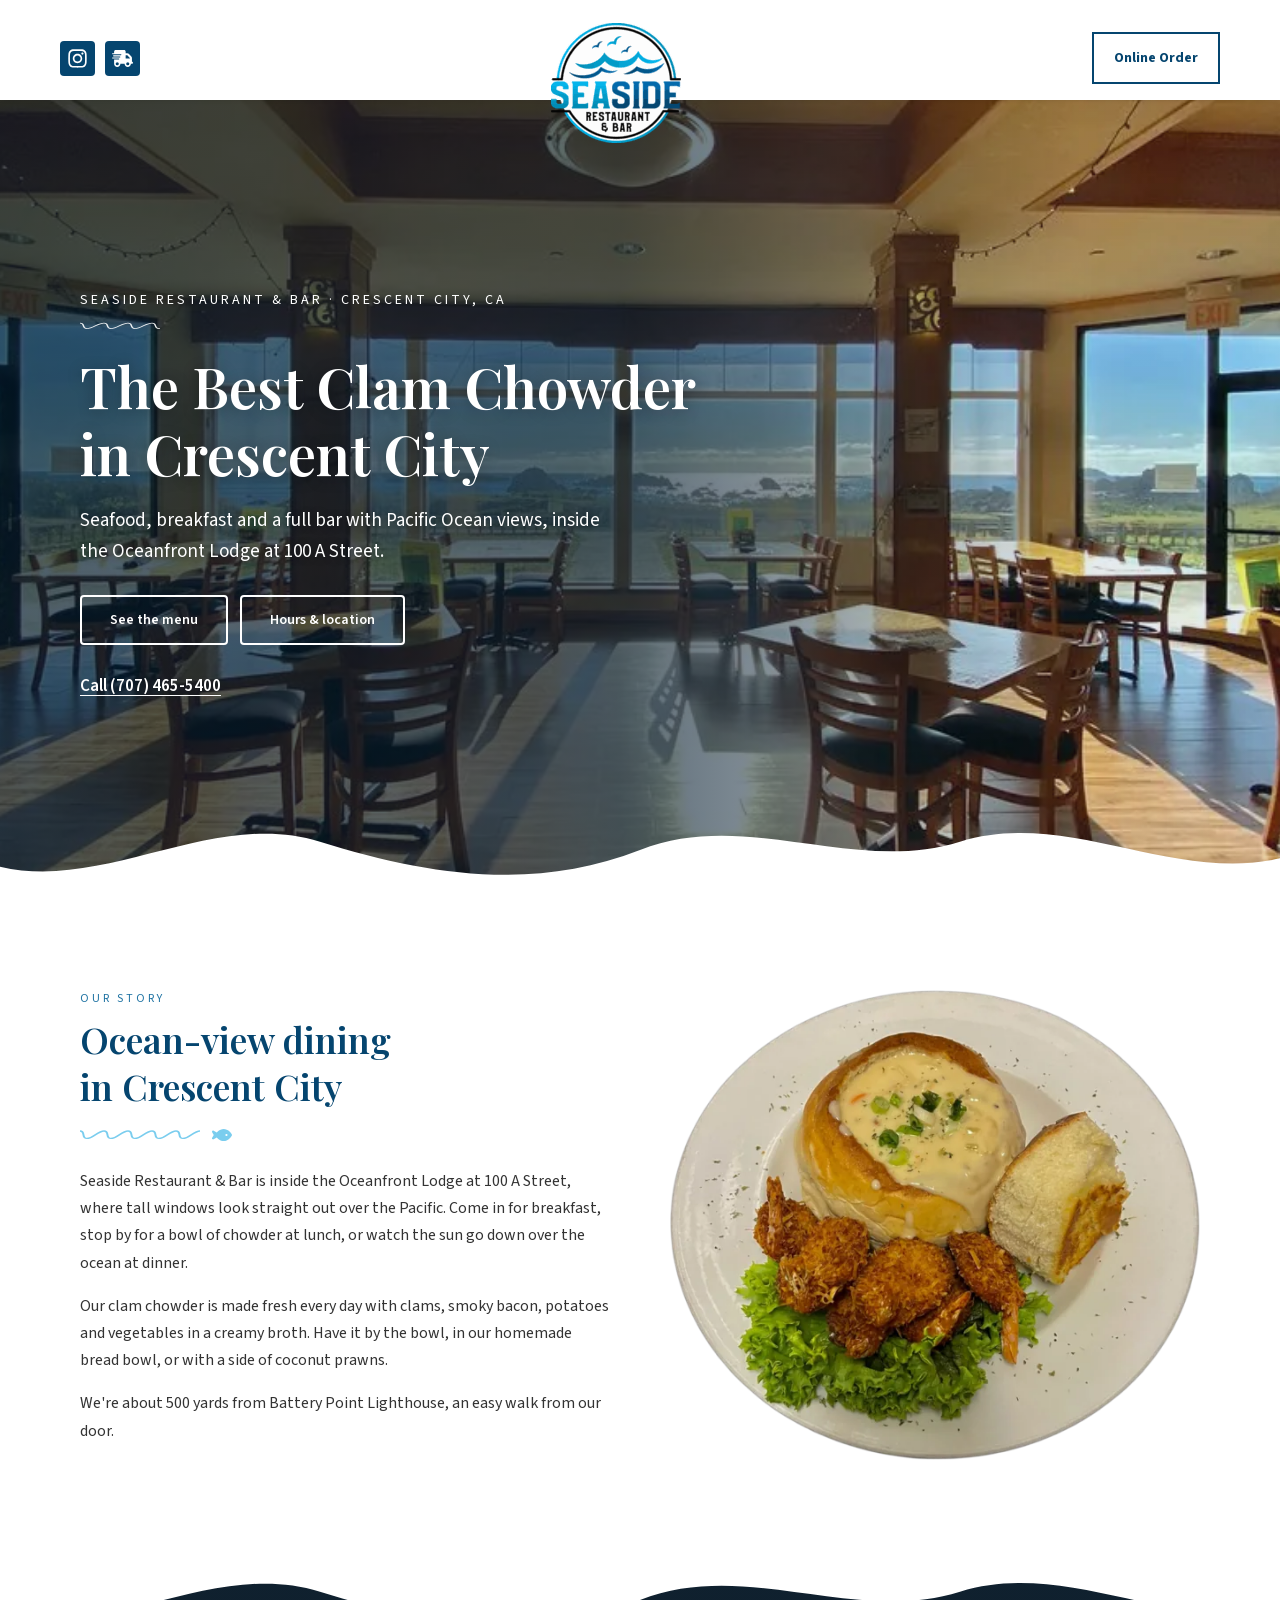
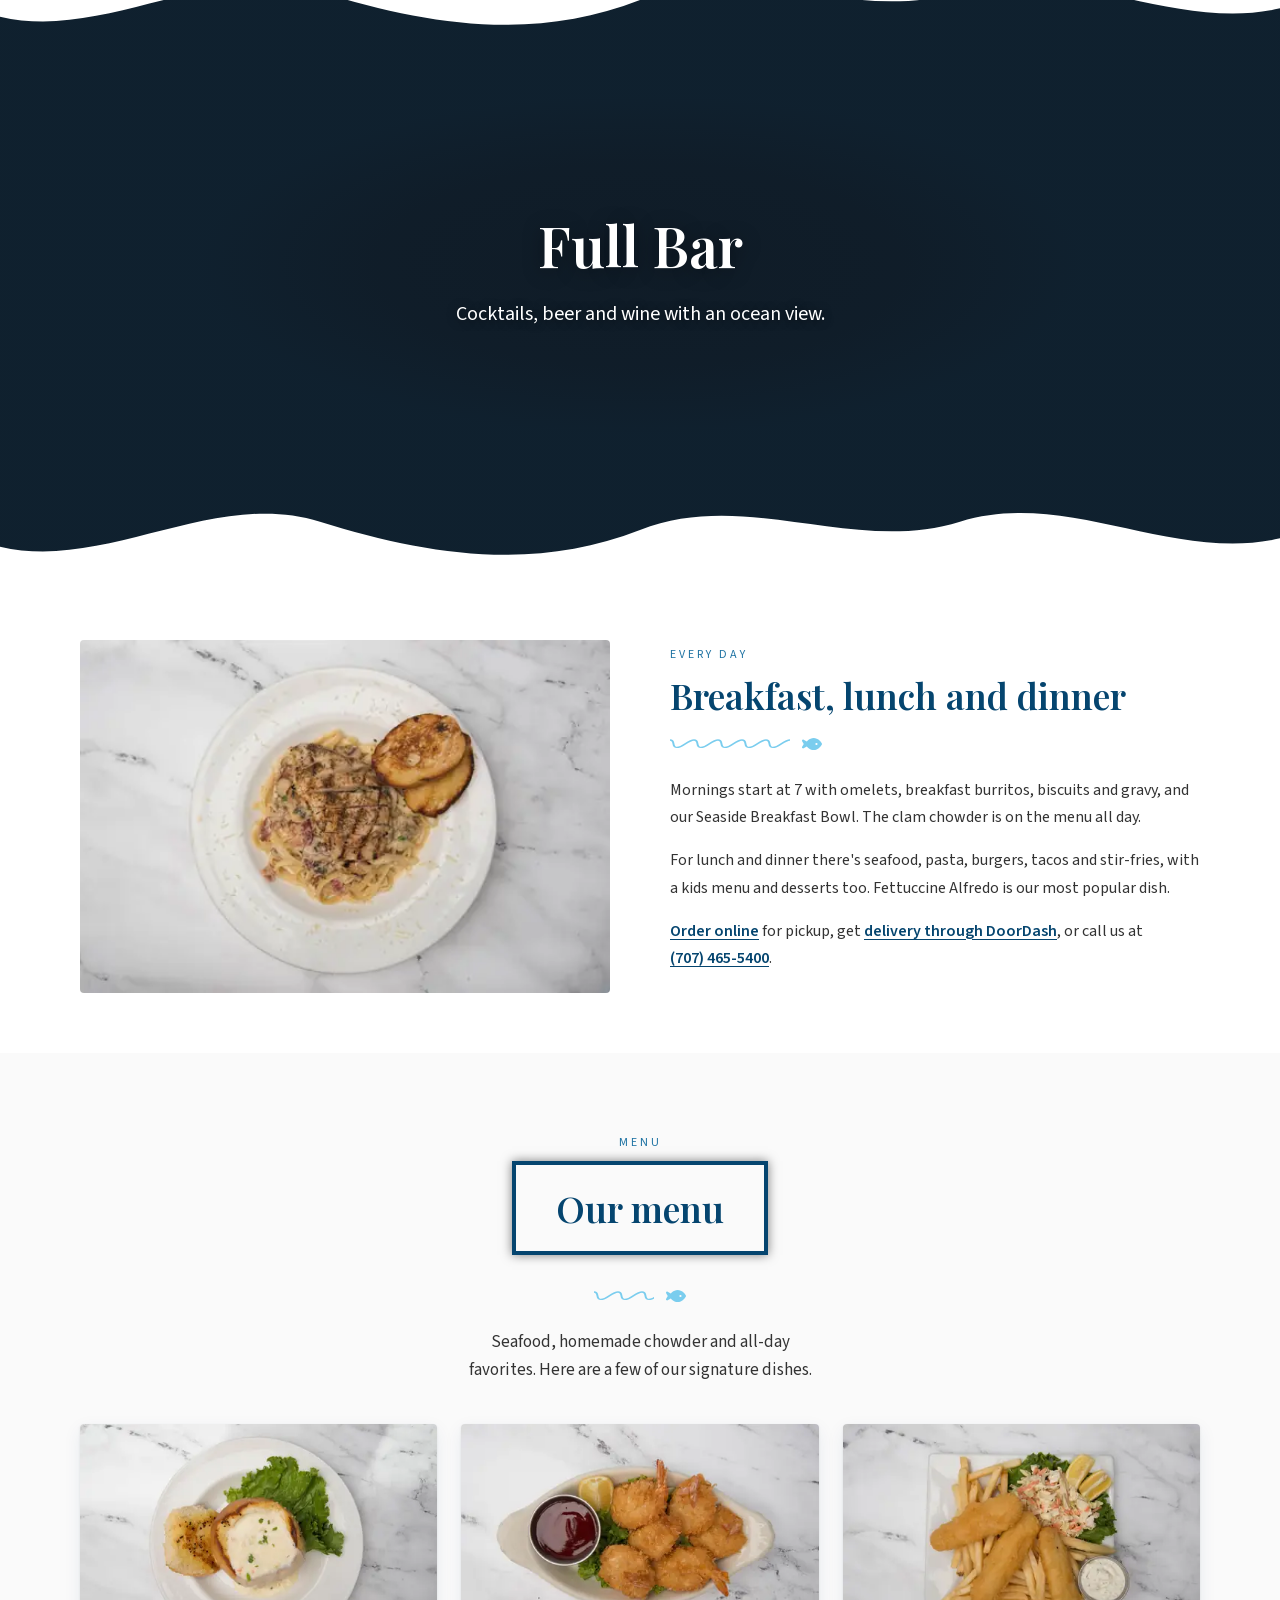
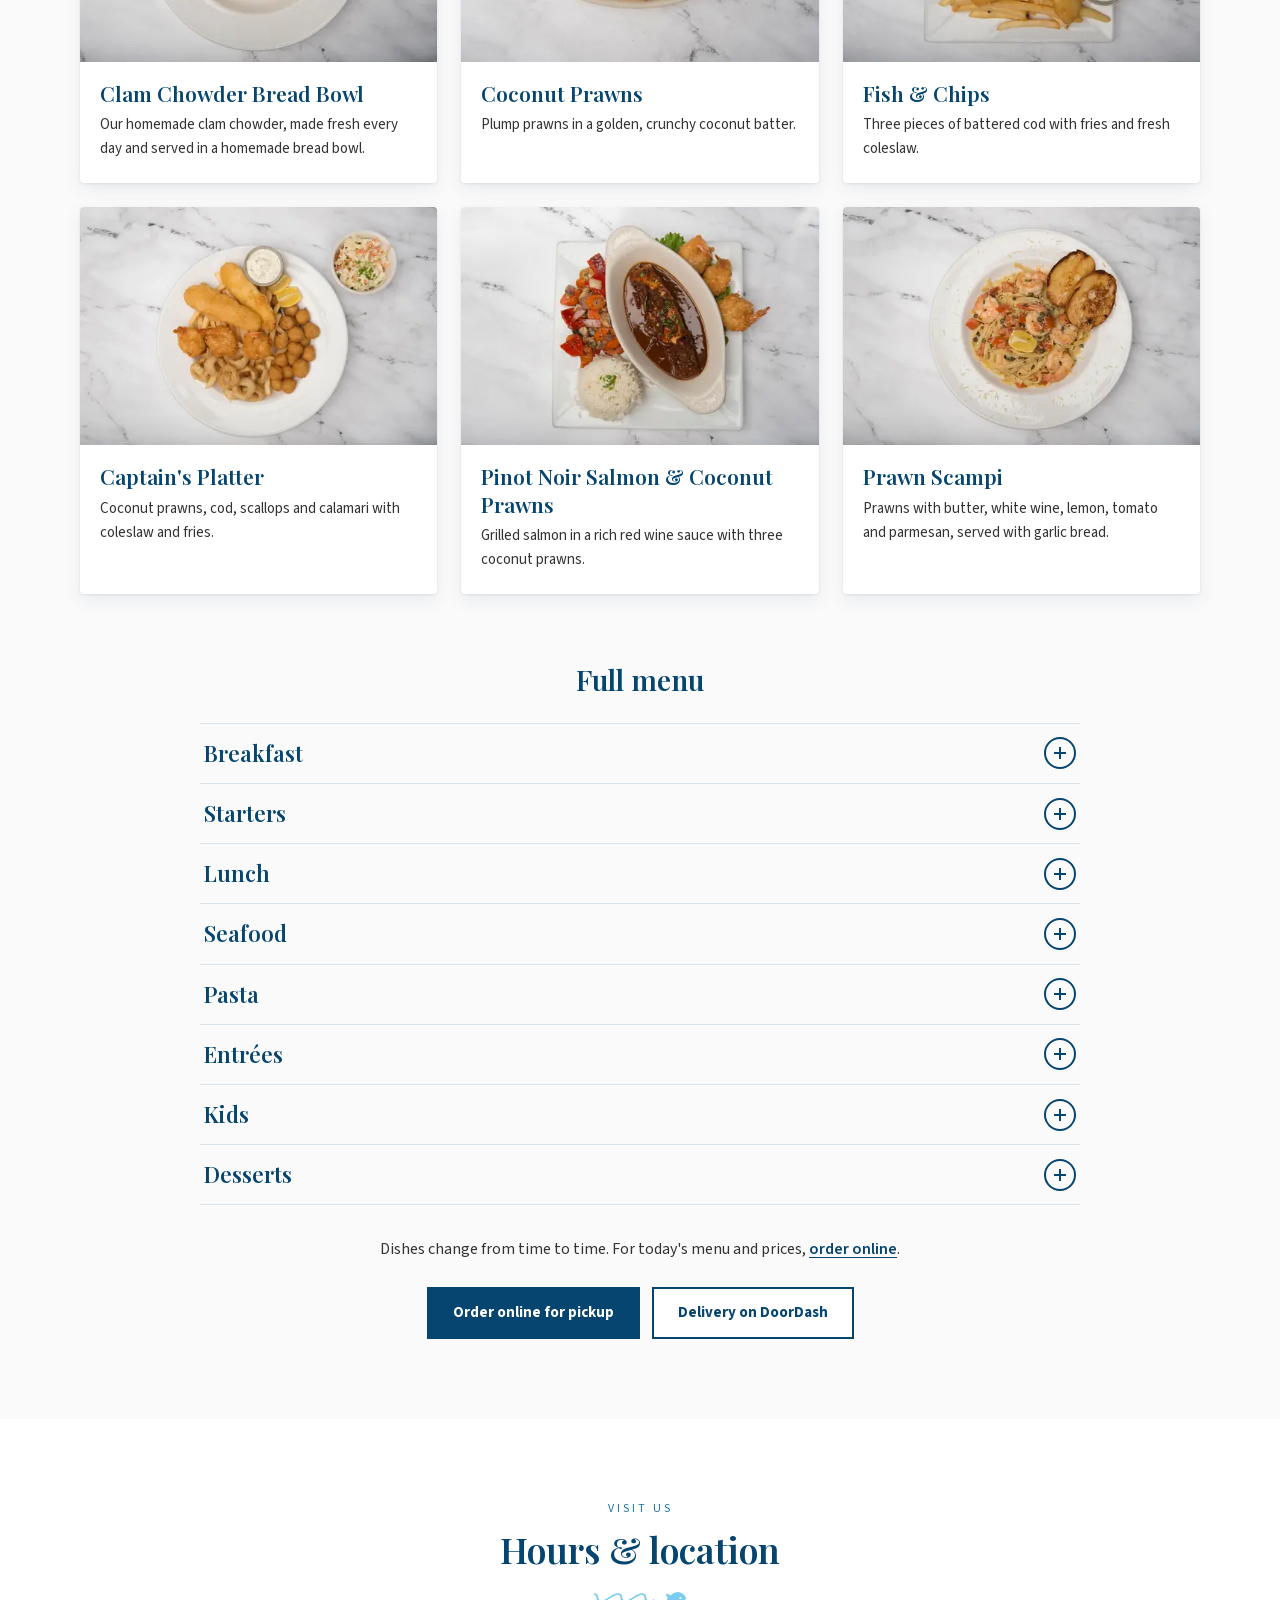
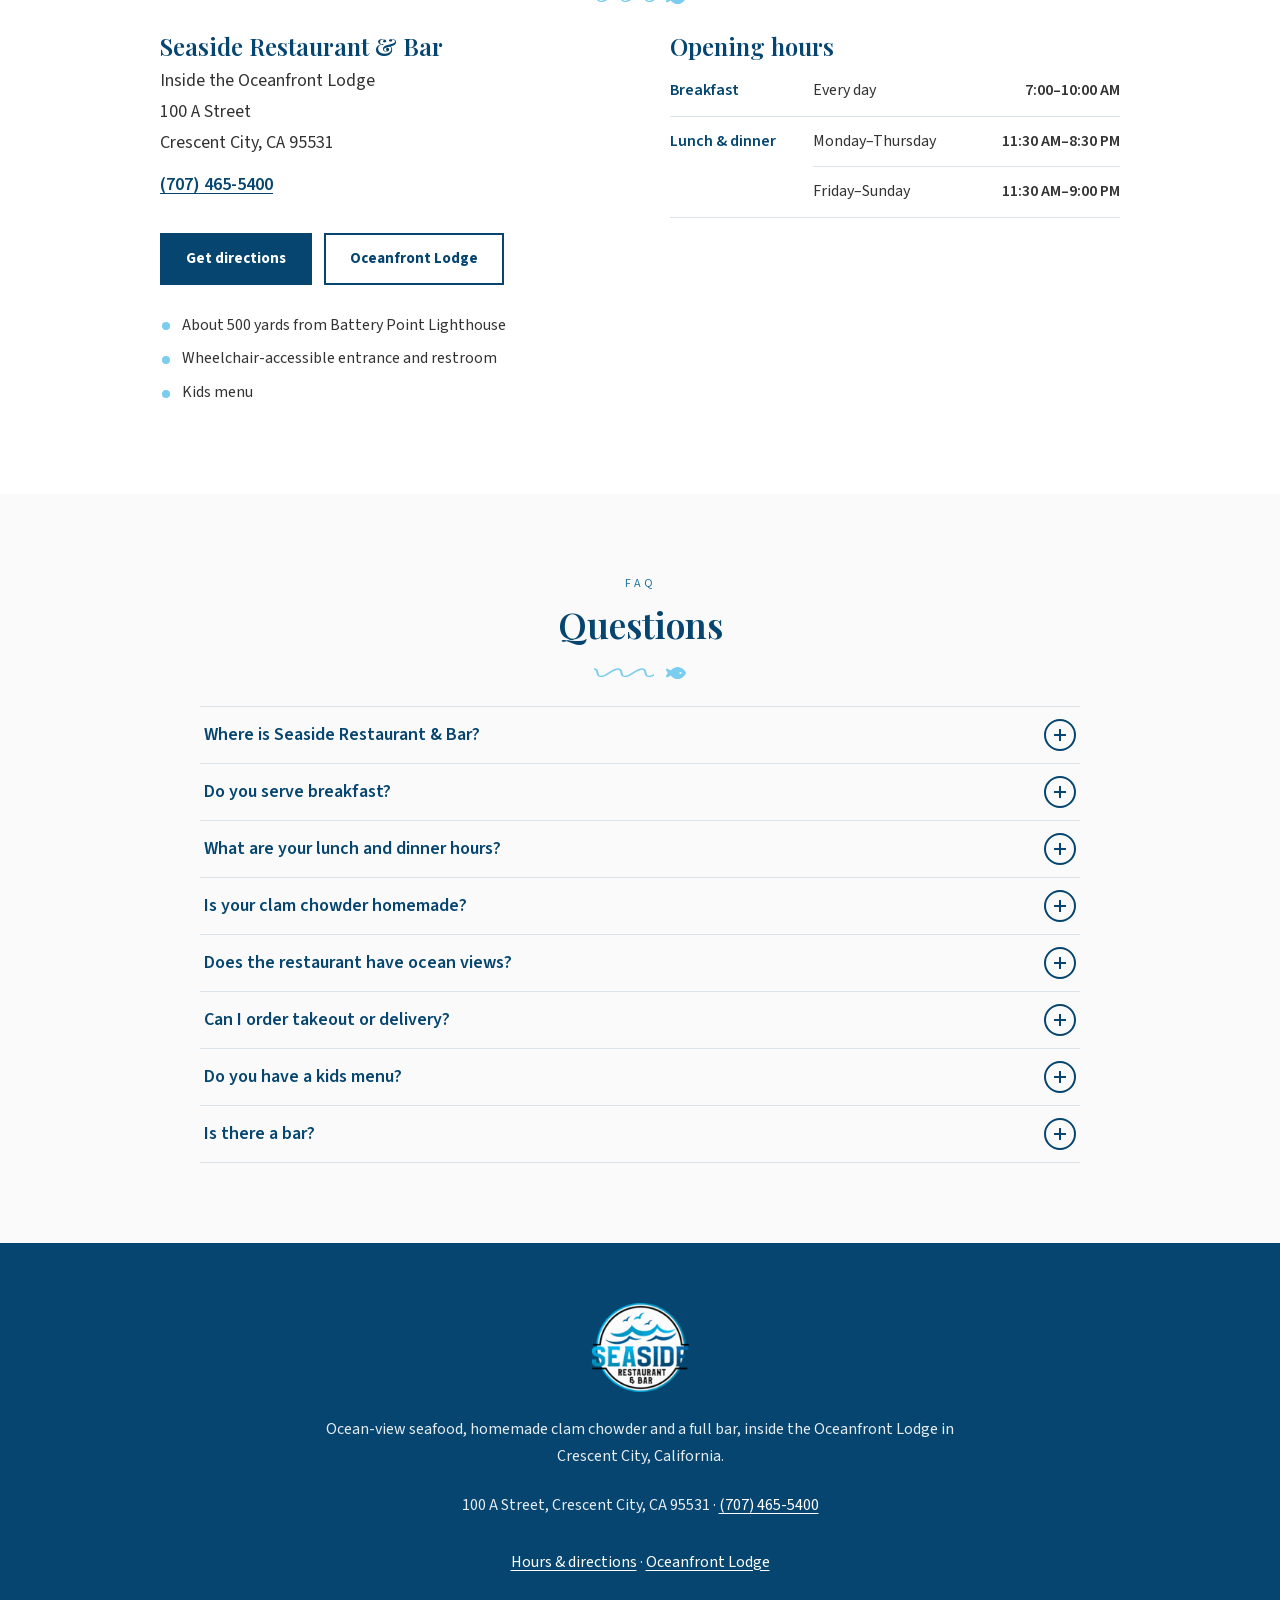
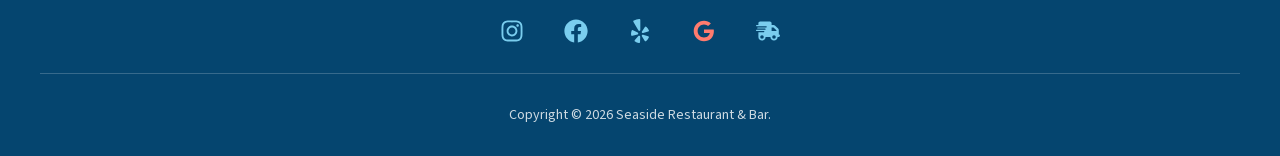
==== commit 22eba922: "Review fixes: menu facts, accessibility, lighter first load Copy and facts (checked against the Toas" ====
--- a/index.html
+++ b/index.html
@@ -8,7 +8,7 @@
   <link rel="canonical" href="https://seasiderestaurantbar.com/">
   <meta name="theme-color" content="#05456F">
   <link rel="icon" href="/images/favicon-96.png" sizes="96x96" type="image/png">
-  <link rel="icon" href="/images/favicon.png" type="image/png">
+  <link rel="icon" href="/images/favicon.png" sizes="100x100" type="image/png">
   <link rel="apple-touch-icon" href="/images/apple-touch-icon.png">
   <meta property="og:type" content="website">
   <meta property="og:site_name" content="Seaside Restaurant &amp; Bar">
@@ -21,9 +21,10 @@
   <meta property="og:image:alt" content="Seaside Restaurant &amp; Bar's dining room, with windows looking out at the Pacific Ocean">
   <meta property="og:locale" content="en_US">
   <meta name="twitter:card" content="summary_large_image">
-  <link rel="preload" href="/images/hero-bg.webp" as="image" type="image/webp" fetchpriority="high">
-  <link rel="preload" href="/fonts/playfair-display.woff2" as="font" type="font/woff2" crossorigin>
+  <link rel="preload" href="/images/hero-bg.webp" as="image" type="image/webp">
+  <link rel="preload" href="/fonts/playfair-display-600.woff2" as="font" type="font/woff2" crossorigin>
   <link rel="stylesheet" href="/styles.css">
+  <noscript><style>.fullbar-section { background-image: url(/images/fullbar-1280.jpg); }</style></noscript>
   <script type="application/ld+json">
   {
     "@context": "https://schema.org",
@@ -32,6 +33,7 @@
         "@type": "Restaurant",
         "@id": "https://seasiderestaurantbar.com/#restaurant",
         "name": "Seaside Restaurant & Bar",
+        "alternateName": "Seaside Restaurant and Bar",
         "url": "https://seasiderestaurantbar.com/",
         "telephone": "+1-707-465-5400",
         "description": "Ocean-view seafood restaurant and full bar inside the Oceanfront Lodge in Crescent City, California, known for its homemade clam chowder.",
@@ -57,6 +59,7 @@
         "servesCuisine": ["Seafood", "American"],
         "priceRange": "$$",
         "hasMenu": "https://seasiderestaurantbar.com/#menu",
+        "menu": "https://seasiderestaurantbar.com/#menu",
         "image": [
           "https://seasiderestaurantbar.com/images/og-image.jpg",
           "https://seasiderestaurantbar.com/images/dish-clam-chowder-bread-bowl-800.jpg",
@@ -88,6 +91,7 @@
         "@type": "WebSite",
         "@id": "https://seasiderestaurantbar.com/#website",
         "name": "Seaside Restaurant & Bar",
+        "alternateName": "Seaside Restaurant and Bar",
         "url": "https://seasiderestaurantbar.com/",
         "publisher": { "@id": "https://seasiderestaurantbar.com/#restaurant" }
       }
@@ -129,10 +133,10 @@
         <div class="photo-content">
           <div class="container">
             <div class="hero-text">
-              <p class="hero-label">Seaside Restaurant &amp; Bar · Crescent City, CA</p>
+              <p class="hero-label">Seaside Restaurant &amp; Bar · Crescent&nbsp;City,&nbsp;CA</p>
               <div class="hero-squiggle"></div>
               <h1 class="hero-title">The Best Clam Chowder in Crescent City</h1>
-              <p class="hero-sub">Seafood, breakfast and a full bar with Pacific Ocean views, inside the Oceanfront Lodge at <span class="nowrap">100 A Street</span>.</p>
+              <p class="hero-sub">Seafood, breakfast and a full bar with Pacific Ocean views, inside the Oceanfront Lodge at 100&nbsp;A&nbsp;Street.</p>
               <div class="hero-actions">
                 <a href="#menu" class="btn-outline-white">See the menu</a>
                 <a href="#visit" class="btn-outline-white">Hours &amp; location</a>
@@ -166,7 +170,7 @@
             <div class="about-image">
               <picture>
                 <source srcset="/images/about-food.webp" type="image/webp">
-                <img src="/images/about-food.png" alt="Clam chowder in a bread bowl with coconut prawns and garlic bread" width="600" height="600" loading="lazy" decoding="async">
+                <img src="/images/about-food.png" alt="Clam chowder in a bread bowl, with coconut prawns on lettuce and the bread bowl's lid" width="600" height="600" loading="lazy" decoding="async">
               </picture>
             </div>
           </div>
@@ -209,7 +213,7 @@
                 <span class="squiggle"></span>
                 <span class="fish"></span>
               </div>
-              <p>Mornings start at 7 with omelets, breakfast burritos, biscuits and gravy and our Seaside Breakfast Bowl, and the clam chowder is on the menu all day.</p>
+              <p>Mornings start at 7 with omelets, breakfast burritos, biscuits and gravy, and our Seaside Breakfast Bowl. The clam chowder is on the menu all day.</p>
               <p>For lunch and dinner there's seafood, pasta, burgers, tacos and stir-fries, with a kids menu and desserts too. Fettuccine Alfredo is our most popular dish.</p>
               <p><a href="https://order.toasttab.com/online/oceanfront-lodge-100-a-street">Order online</a> for pickup, get <a href="https://www.doordash.com/store/seaside-restaurant-and-bar-crescent-city-27980263/">delivery through DoorDash</a>, or call us at <a href="tel:+17074655400">(707) 465-5400</a>.</p>
             </div>
@@ -287,14 +291,14 @@
               <details class="accordion menu-section">
                 <summary>Breakfast</summary>
                 <ul class="menu-list">
-                  <li><span class="menu-item-name">Clam Chowder Bread Bowl</span> <span class="menu-item-desc">Our homemade clam chowder in a homemade bread bowl</span></li>
+                  <li><span class="menu-item-name">Bread Bowl Clam Chowder</span> <span class="menu-item-desc">Our homemade clam chowder in a homemade bread bowl</span></li>
                   <li><span class="menu-item-name">Biscuits and Gravy</span></li>
-                  <li><span class="menu-item-name">Big Breakfast</span> <span class="menu-item-desc">Eggs your way, toast, and a waffle or pancake</span></li>
+                  <li><span class="menu-item-name">Big Breakfast</span> <span class="menu-item-desc">Eggs your way, toast and a waffle or pancake</span></li>
                   <li><span class="menu-item-name">California Oatmeal</span></li>
-                  <li><span class="menu-item-name">Build Your Own</span> <span class="menu-item-desc">Eggs your way with pancake, hash browns, bacon, sausage or country gravy</span></li>
+                  <li><span class="menu-item-name">Build Your Own</span> <span class="menu-item-desc">Choose your eggs and add pancake, hash browns, bacon, sausage or country gravy</span></li>
                   <li><span class="menu-item-name">Little Farmers Omelet</span></li>
                   <li><span class="menu-item-name">Seaside Breakfast Bowl</span> <span class="menu-item-desc">Eggs, bacon, sausage, tomatoes, peppers, onions, potatoes, cheddar</span></li>
-                  <li><span class="menu-item-name">Seaside Omelet with Cheese</span> <span class="menu-item-desc">Add veggies, avocado, bacon, sausage, ham or prawns</span></li>
+                  <li><span class="menu-item-name">Seaside Omelet with Cheese</span> <span class="menu-item-desc">Add veggies, avocado, bacon, sausage, ham, prawns or rib eye</span></li>
                   <li><span class="menu-item-name">Breakfast Burrito</span> <span class="menu-item-desc">Eggs, bacon, sausage, tomatoes, peppers, onions, potatoes, cheddar cheese</span></li>
                   <li><span class="menu-item-name">Eggs Benedict</span></li>
                   <li><span class="menu-item-name">Avocado Toast</span> <span class="menu-item-desc">On white, wheat or sourdough, with eggs your way</span></li>
@@ -307,7 +311,7 @@
               <details class="accordion menu-section">
                 <summary>Starters</summary>
                 <ul class="menu-list">
-                  <li><span class="menu-item-name">Clam Chowder</span> <span class="menu-item-desc">Bowl or bread bowl. Clams, smoky bacon, potatoes, celery, onions and carrots in a creamy broth, made fresh every day</span></li>
+                  <li><span class="menu-item-name">Clam Chowder</span> <span class="menu-item-desc">Bowl or bread bowl: clams, smoky bacon, potatoes, celery, onions and carrots in a creamy broth, made fresh every day</span></li>
                   <li><span class="menu-item-name">Classic Prawn Cocktail</span> <span class="menu-item-desc">Six chilled large prawns on crisp lettuce, cocktail sauce</span></li>
                   <li><span class="menu-item-name">Coconut Prawns</span> <span class="menu-item-desc">Prawns in a crunchy coconut batter, sweet and sour dipping sauce</span></li>
                   <li><span class="menu-item-name">Jalapeño Poppers</span> <span class="menu-item-desc">Jalapeños stuffed with cream cheese, lightly breaded and fried</span></li>
@@ -324,6 +328,7 @@
               </details>
               <details class="accordion menu-section">
                 <summary>Lunch</summary>
+                <p class="menu-section-note">Served at lunch and dinner.</p>
                 <ul class="menu-list">
                   <li><span class="menu-item-name">Clam Chowder</span> <span class="menu-item-desc">Bowl or bread bowl, made fresh every day</span></li>
                   <li><span class="menu-item-name">Quesadilla California</span> <span class="menu-item-desc">Chipotle sauce, pico de gallo, jalapeño, with chicken, salmon, prawns or rib eye</span></li>
@@ -331,7 +336,7 @@
                   <li><span class="menu-item-name">Pub Club Sandwich</span> <span class="menu-item-desc">Turkey, ham, bacon, lettuce, tomatoes, mayo, your choice of bread, fries</span></li>
                   <li><span class="menu-item-name">Local Cheese Burger 8 oz</span> <span class="menu-item-desc">Your choice of cheese, lettuce, tomatoes, onions, pickles, chipotle mayo, fries</span></li>
                   <li><span class="menu-item-name">Mongolian Stir Fry Noodle</span> <span class="menu-item-desc">Mushrooms, red onions, bell peppers, cabbage, teriyaki sauce, with salmon, chicken, rib eye, prawns or veggies</span></li>
-                  <li><span class="menu-item-name">Egg Fried Rice &amp; Two Spring Rolls</span> <span class="menu-item-desc">With two spring rolls; choose salmon, prawns, orange or teriyaki chicken, beef, bacon or veggies</span></li>
+                  <li><span class="menu-item-name">Egg Fried Rice &amp; Two Spring Rolls</span> <span class="menu-item-desc">Choose salmon, prawns, orange or teriyaki chicken, beef, bacon or veggies</span></li>
                   <li><span class="menu-item-name">Chef Salad</span> <span class="menu-item-desc">Mixed greens, tomatoes, black olives, shredded cheese, with salmon, prawns, turkey &amp; ham, chicken &amp; bacon or rib eye</span></li>
                   <li><span class="menu-item-name">Crab Cake Sandwich</span> <span class="menu-item-desc">Crab cake, jalapeño tartar, pickles, coleslaw, bell pepper, onion, fries</span></li>
                   <li><span class="menu-item-name">Pesto Chicken Sandwich</span> <span class="menu-item-desc">Seared chicken breast, pesto mayo, mozzarella, tomatoes, fries</span></li>
@@ -340,7 +345,7 @@
               </details>
               <details class="accordion menu-section">
                 <summary>Seafood</summary>
-                <p class="menu-section-note">The salmon, shrimp creole and mussels come with sautéed seasonal veggies, soup or salad, and fries, rice or extra veggies (baked potato after 4 PM).</p>
+                <p class="menu-section-note">Both salmon dishes, the shrimp creole and the mussels come with sautéed seasonal veggies, soup or salad, and fries, rice or extra veggies (baked potato after 4 PM).</p>
                 <ul class="menu-list">
                   <li><span class="menu-item-name">Coconut Prawns Bread Bowl Clam Chowder</span> <span class="menu-item-desc">Six large coconut prawns and our homemade clam chowder in a homemade bread bowl</span></li>
                   <li><span class="menu-item-name">United Kingdom Fish &amp; Chips</span> <span class="menu-item-desc">Three pieces of battered cod, fries, fresh coleslaw</span></li>
@@ -356,7 +361,7 @@
                 <ul class="menu-list">
                   <li><span class="menu-item-name">Shrimp and Bacon Rosso</span> <span class="menu-item-desc">Prawns, bacon, butter, garlic, white wine, red sauce, pepper flakes, parmesan</span></li>
                   <li><span class="menu-item-name">Prawn Scampi</span> <span class="menu-item-desc">Prawns, butter, white wine, lemon, tomato, parmesan, garlic bread</span></li>
-                  <li><span class="menu-item-name">Fettuccine Alfredo</span> <span class="menu-item-desc">Our most popular dish. Butter, white wine, garlic, mushrooms, parmesan, with chicken &amp; bacon, salmon or prawns, garlic bread</span></li>
+                  <li><span class="menu-item-name">Fettuccine Alfredo</span> <span class="menu-item-desc">Butter, white wine, garlic, mushrooms, parmesan, with chicken &amp; bacon, salmon or prawns, garlic bread (our most popular dish)</span></li>
                   <li><span class="menu-item-name">Beef Stroganoff</span> <span class="menu-item-desc">Garlic, butter, sour cream, mushrooms, onions, red wine, heavy cream, garlic bread</span></li>
                   <li><span class="menu-item-name">Seafood Alfredo</span></li>
                 </ul>
@@ -488,7 +493,7 @@
               </details>
               <details class="accordion faq-item">
                 <summary>Is your clam chowder homemade?</summary>
-                <p>Yes. We make it fresh every day and serve it by the bowl or in our homemade bread bowl, at breakfast, lunch and dinner.</p>
+                <p>Yes. We make it fresh every day. At breakfast it comes in our homemade bread bowl; at lunch and dinner, have it by the bowl or in the bread bowl.</p>
               </details>
               <details class="accordion faq-item">
                 <summary>Does the restaurant have ocean views?</summary>
@@ -500,7 +505,7 @@
               </details>
               <details class="accordion faq-item">
                 <summary>Do you have a kids menu?</summary>
-                <p>Yes. There's a kids menu at lunch and dinner, and kids' pancakes at breakfast.</p>
+                <p>Yes. There's a kids menu at lunch and dinner, and kids pancakes at breakfast.</p>
               </details>
               <details class="accordion faq-item">
                 <summary>Is there a bar?</summary>
@@ -522,8 +527,8 @@
           <img class="footer-logo" src="/images/logo.png" alt="Seaside Restaurant &amp; Bar" width="97" height="89" loading="lazy" decoding="async">
         </div>
         <div class="footer-text">
-          <p>Ocean-view seafood, homemade clam chowder and a full bar, inside the Oceanfront Lodge in Crescent City, California.</p>
-          <address class="footer-address"><span class="nowrap">100 A Street</span>, <span class="nowrap">Crescent City, CA 95531</span> · <a href="tel:+17074655400">(707) 465-5400</a></address>
+          <p>Ocean-view seafood, homemade clam chowder and a full bar, inside the Oceanfront Lodge in Crescent&nbsp;City, California.</p>
+          <address class="footer-address"><span class="nowrap">100 A Street</span>, <span class="nowrap">Crescent City, CA 95531</span><span class="footer-sep" aria-hidden="true"> · </span><a href="tel:+17074655400">(707) 465-5400</a></address>
           <p class="footer-links"><a href="#visit">Hours &amp; directions</a> · <a href="https://oceanfrontlodge1.com/">Oceanfront Lodge</a></p>
         </div>
         <div class="footer-social">
--- a/styles.css
+++ b/styles.css
@@ -2,13 +2,14 @@
    Seaside Restaurant & Bar – Layered Parallax Scroll
    =================================================== */
 
-/* Self-hosted fonts: the latin variable files from Google Fonts (SIL Open Font License, see /fonts/OFL.txt). */
+/* Self-hosted fonts: latin files from Google Fonts (SIL Open Font License, see /fonts/OFL.txt).
+   Every Playfair heading is weight 600, so only that weight is loaded; Source Sans 3 is the variable file. */
 @font-face {
   font-family: 'Playfair Display';
   font-style: normal;
-  font-weight: 400 700;
+  font-weight: 600;
   font-display: swap;
-  src: url(/fonts/playfair-display.woff2) format('woff2');
+  src: url(/fonts/playfair-display-600.woff2) format('woff2');
   unicode-range: U+0000-00FF, U+0131, U+0152-0153, U+02BB-02BC, U+02C6, U+02DA, U+02DC, U+0304, U+0308, U+0329, U+2000-206F, U+20AC, U+2122, U+2191, U+2193, U+2212, U+2215, U+FEFF, U+FFFD;
 }
 
@@ -51,6 +52,29 @@
   size-adjust: 89.6%;
   ascent-override: 120.76%;
   descent-override: 28.01%;
+  line-gap-override: 0%;
+}
+
+/* Android has no Arial, so the Source Sans 3 fallbacks above fail there; these do the same with
+   Roboto (size-adjust tuned in Chrome so the hero text wraps the same before and after the swap at
+   common phone widths; overrides worked out as above). */
+@font-face {
+  font-family: 'Source Sans 3 Fallback Android';
+  font-weight: 400;
+  src: local('Roboto'), local('Roboto Regular'), local('Roboto-Regular');
+  size-adjust: 92.25%;
+  ascent-override: 111%;
+  descent-override: 43.36%;
+  line-gap-override: 0%;
+}
+
+@font-face {
+  font-family: 'Source Sans 3 Fallback Android';
+  font-weight: 700;
+  src: local('Roboto Bold'), local('Roboto-Bold');
+  size-adjust: 94.5%;
+  ascent-override: 108.36%;
+  descent-override: 42.33%;
   line-gap-override: 0%;
 }
 
@@ -86,7 +110,7 @@
 }
 
 body {
-  font-family: 'Source Sans 3', 'Source Sans 3 Fallback', -apple-system, BlinkMacSystemFont, sans-serif;
+  font-family: 'Source Sans 3', 'Source Sans 3 Fallback', 'Source Sans 3 Fallback Android', -apple-system, BlinkMacSystemFont, sans-serif;
   color: var(--color-text);
   background: var(--color-white);
   line-height: 1.6;
@@ -243,8 +267,8 @@
 }
 
 /* Parallax only where it works and is cheap: wide screens with a mouse
-   (iOS/iPadOS Safari ignores background-attachment: fixed). */
-@media (min-width: 1025px) and (hover: hover) and (pointer: fine) {
+   (iOS/iPadOS Safari ignores background-attachment: fixed), and not for visitors who ask for less motion. */
+@media (min-width: 1025px) and (hover: hover) and (pointer: fine) and (prefers-reduced-motion: no-preference) {
   .photo-section {
     background-attachment: fixed;
   }
@@ -372,19 +396,25 @@
 
 .fullbar-section {
   min-height: 70vh;
+}
+
+/* The bar photo loads only once its section comes near the screen: script.js adds .is-near
+   (and a <noscript> style in index.html shows it without JavaScript). */
+.fullbar-section.is-near {
   background-image: url(/images/fullbar-1280.jpg);
   background-image: image-set(url(/images/fullbar-800.webp) type("image/webp"), url(/images/fullbar-1280.jpg) type("image/jpeg"));
 }
 
-@media (min-width: 769px) {
-  .fullbar-section {
+/* Tablets and laptops, and high-density phones (the 800px file looks soft there). */
+@media (min-width: 769px), (min-resolution: 2dppx), (-webkit-min-device-pixel-ratio: 2) {
+  .fullbar-section.is-near {
     background-image: url(/images/fullbar-1280.jpg);
     background-image: image-set(url(/images/fullbar-1280.webp) type("image/webp"), url(/images/fullbar-1280.jpg) type("image/jpeg"));
   }
 }
 
 @media (min-width: 1281px) {
-  .fullbar-section {
+  .fullbar-section.is-near {
     background-image: url(/images/fullbar-1280.jpg);
     background-image: image-set(url(/images/fullbar-1920.webp) type("image/webp"), url(/images/fullbar-1280.jpg) type("image/jpeg"));
   }
@@ -543,6 +573,15 @@
 .site-footer a:focus-visible,
 .photo-section a:focus-visible {
   outline-color: var(--color-white);
+}
+
+/* From 769px the logo hangs 43px below the header: keep links and summaries that the browser
+   scrolls to the top (e.g. with Shift+Tab) clear of it, focus ring included. */
+@media (min-width: 769px) {
+  a,
+  summary {
+    scroll-margin-top: 52px;
+  }
 }
 
 /* Buttons on light panels */
@@ -727,6 +766,28 @@
   background: var(--color-primary) linear-gradient(var(--color-white), var(--color-white)) center / 12px 2px no-repeat;
 }
 
+/* High-contrast modes drop the gradients above, so draw the signs as text there. */
+@media (forced-colors: active) {
+  .accordion > summary::after {
+    content: "+";
+    content: "+" / "";
+    display: grid;
+    place-items: center;
+    font-size: 20px;
+    line-height: 1;
+  }
+
+  .accordion[open] > summary::after {
+    content: "\2212";
+    content: "\2212" / "";
+  }
+}
+
+/* Room between an open summary and its content, so the focus ring doesn't cross the first line. */
+.accordion[open] > summary {
+  margin-bottom: 8px;
+}
+
 .accordion > summary:hover {
   color: var(--color-label);
 }
@@ -1168,9 +1229,15 @@
     max-width: 90%;
   }
 
+  /* One column: if enlarged or spaced-out text makes the hours table wider than the screen,
+     it scrolls in its own box instead of being cut off at the edge of the page. */
   .visit-grid {
-    grid-template-columns: 1fr;
+    grid-template-columns: minmax(0, 1fr);
     gap: 40px;
+  }
+
+  .visit-hours {
+    overflow-x: auto;
   }
 
   .notfound {
@@ -1303,7 +1370,31 @@
     padding: 12px;
   }
 
+  /* The phone number goes on its own line here, without a separator left dangling. */
+  .footer-sep {
+    display: block;
+    height: 0;
+    overflow: hidden;
+  }
+
   .footer-bottom p {
     font-size: 13px;
   }
 }
+
+
+/* =========================
+   RESPONSIVE: Narrowest phones
+   ========================= */
+
+/* Below 360px the 80px logo runs into the Online Order button; a smaller one keeps the header height. */
+@media (max-width: 359px) {
+  .logo {
+    max-height: 68px;
+    height: 68px;
+  }
+
+  .logo-link {
+    margin-bottom: -8px;
+  }
+}
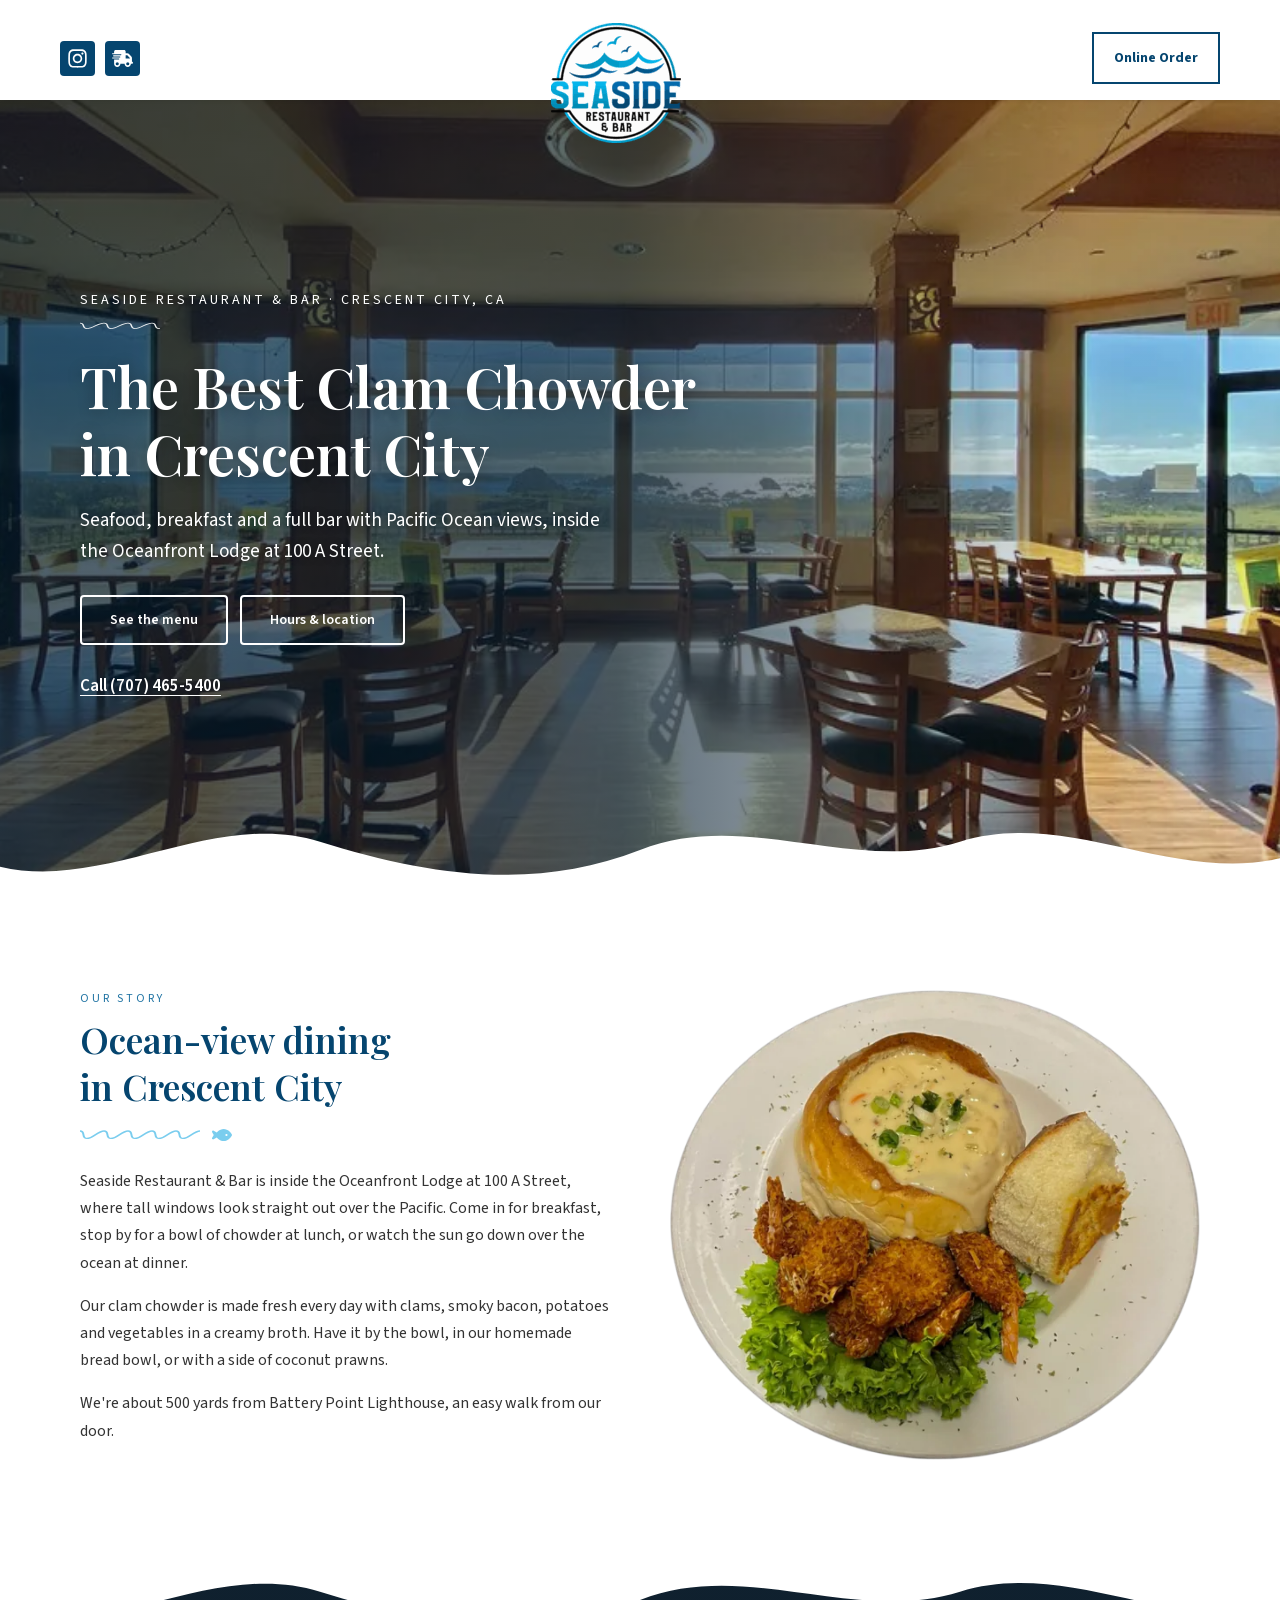
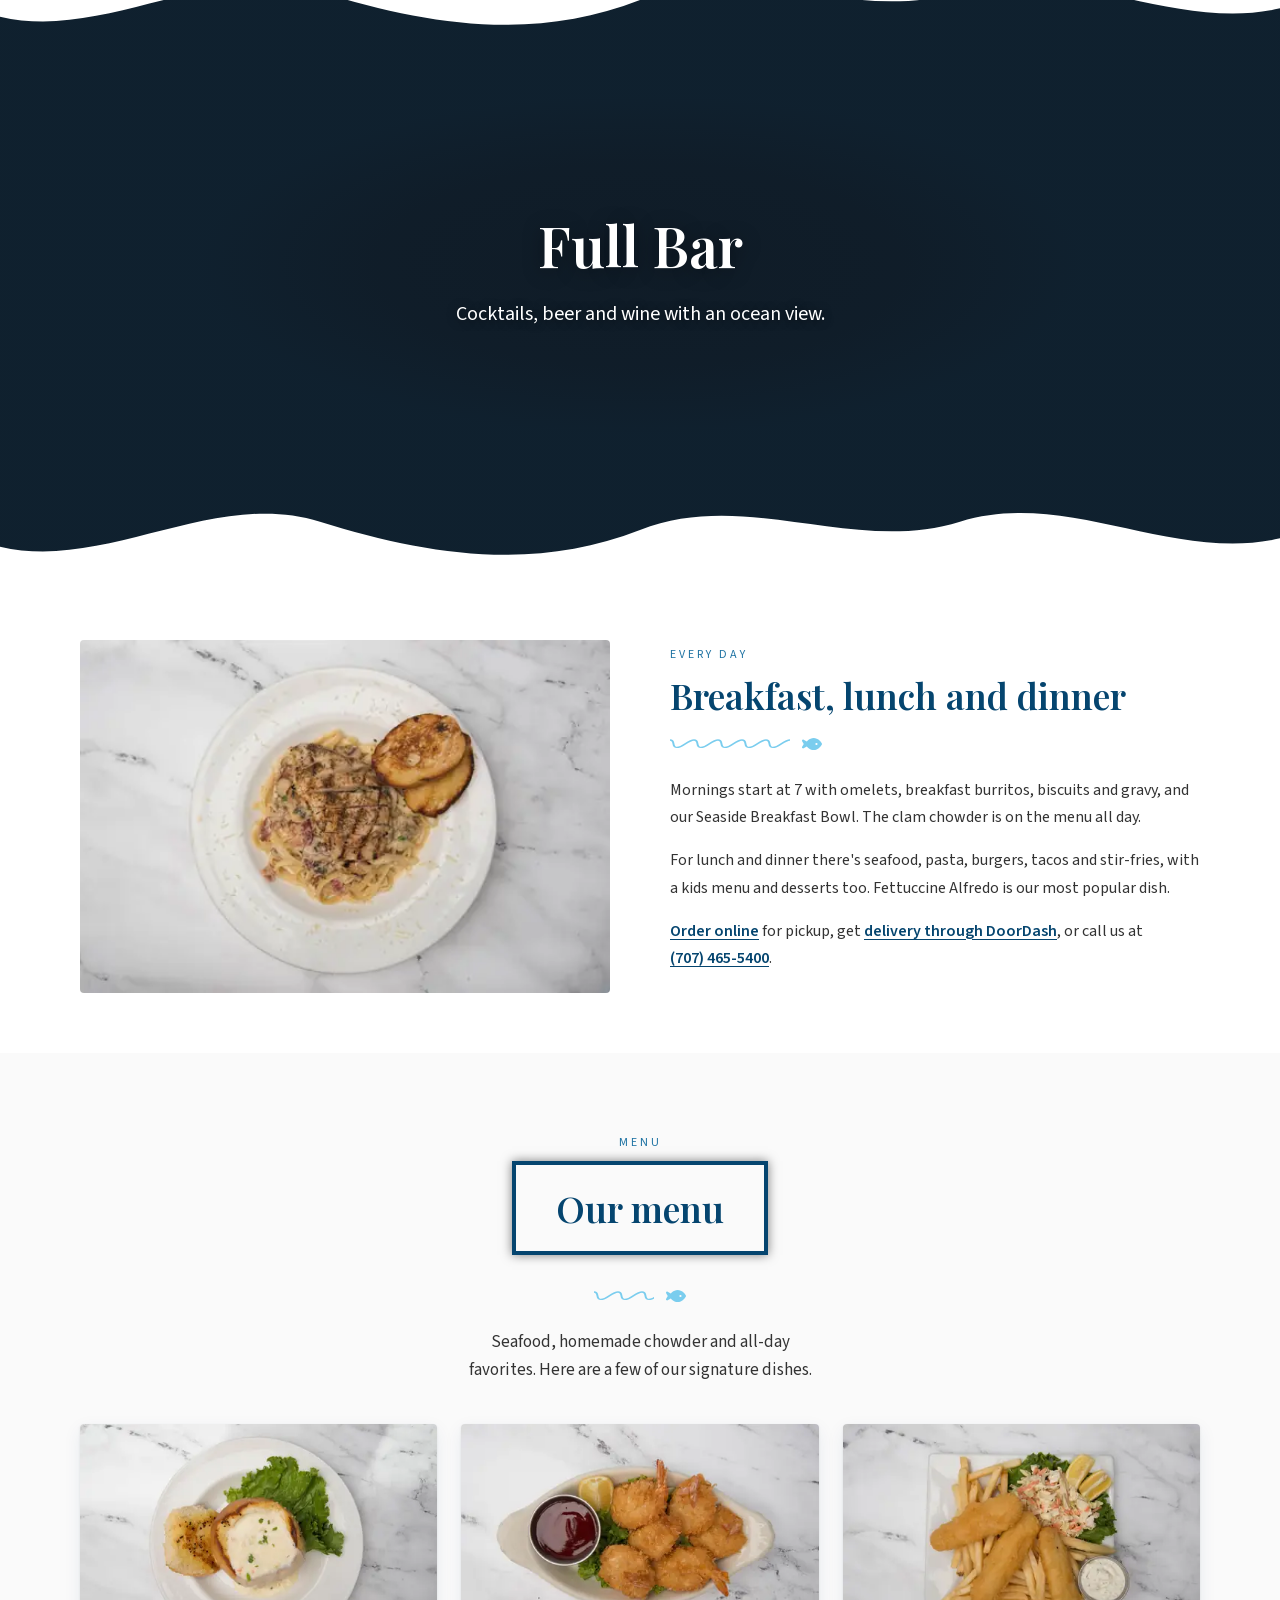
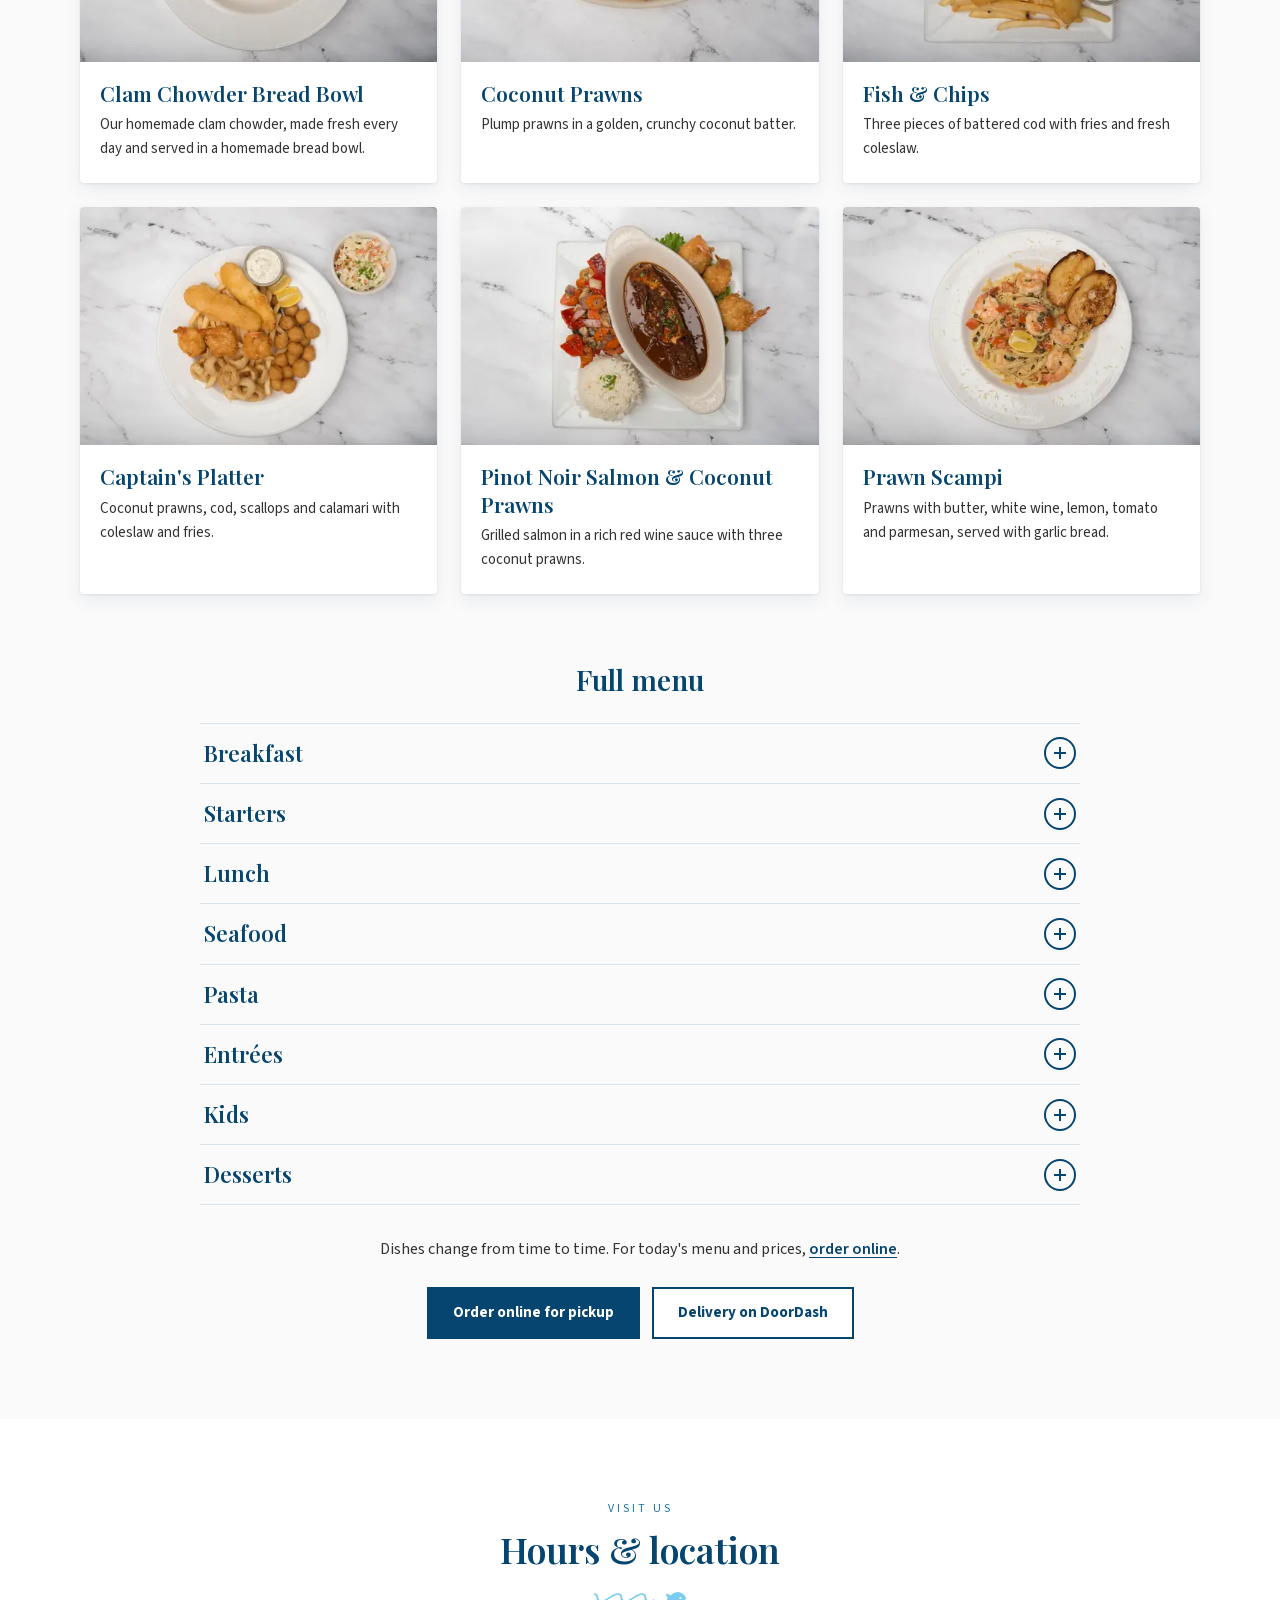
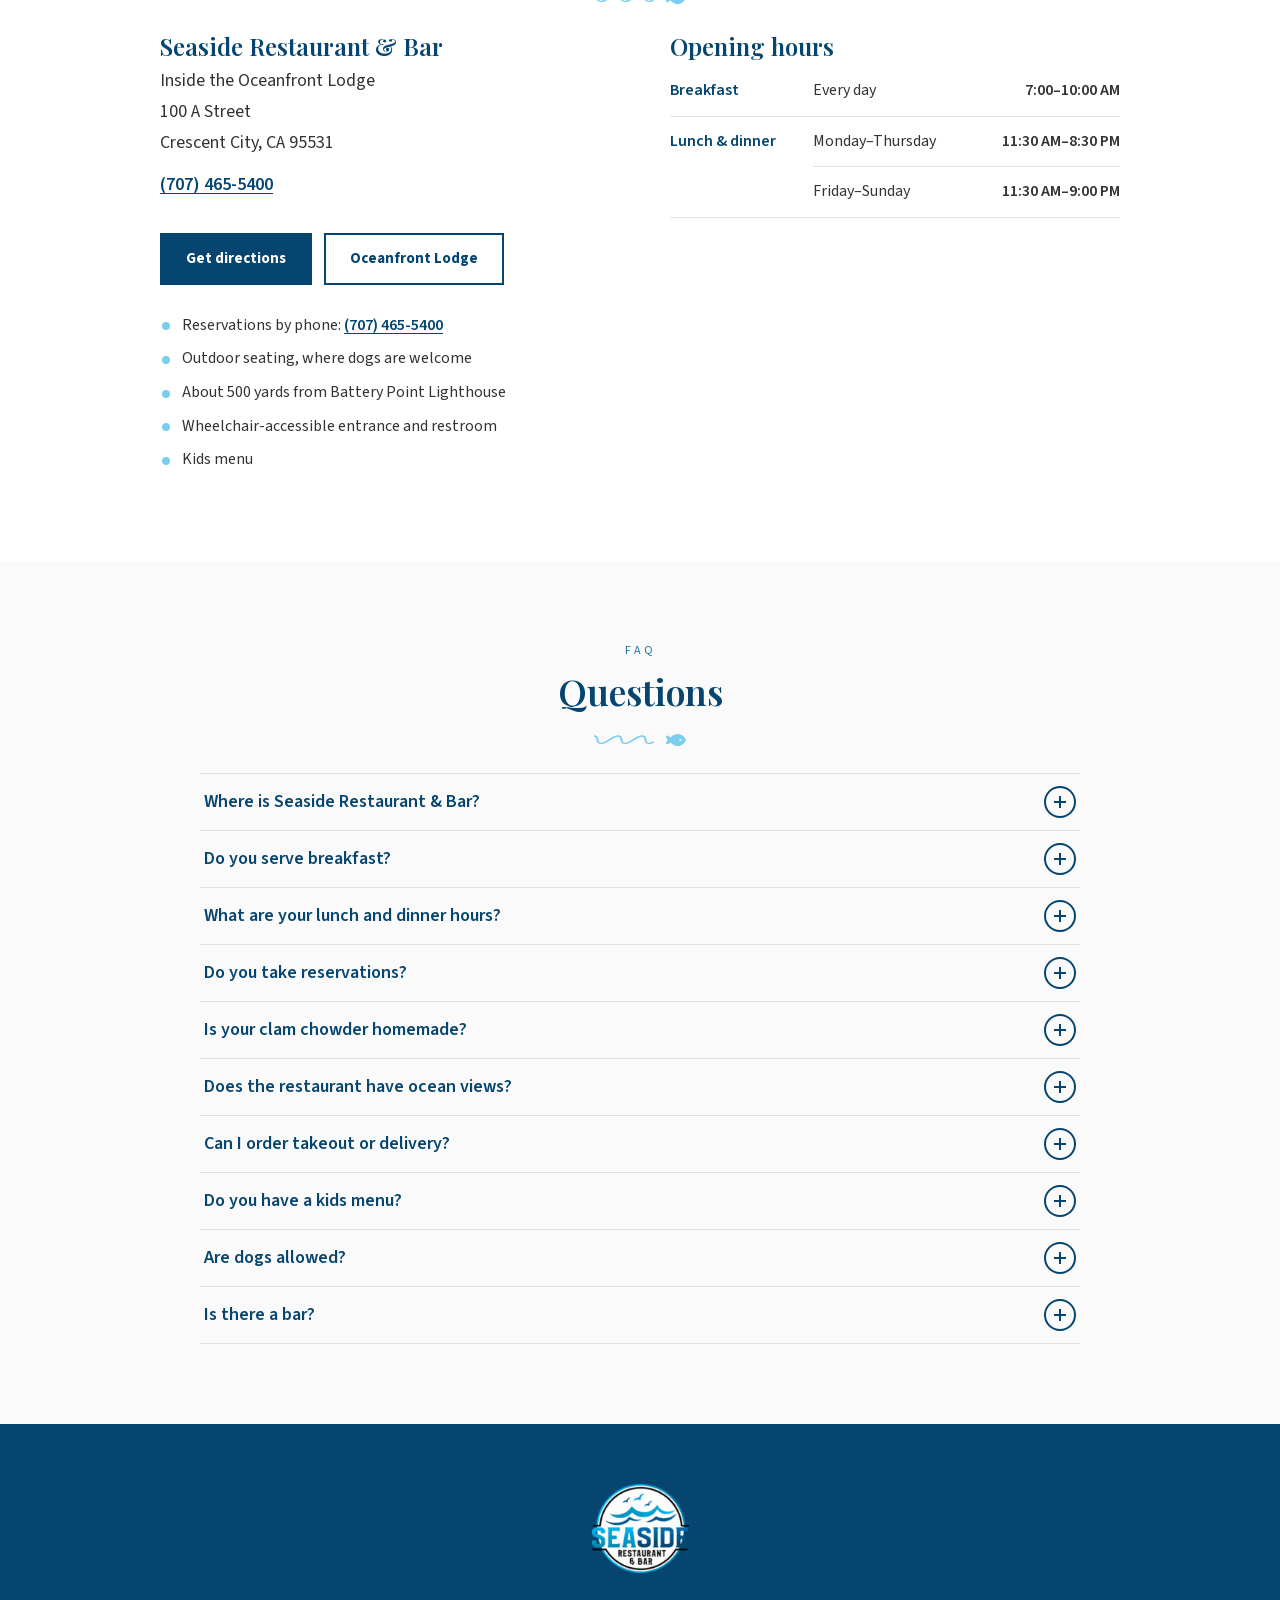
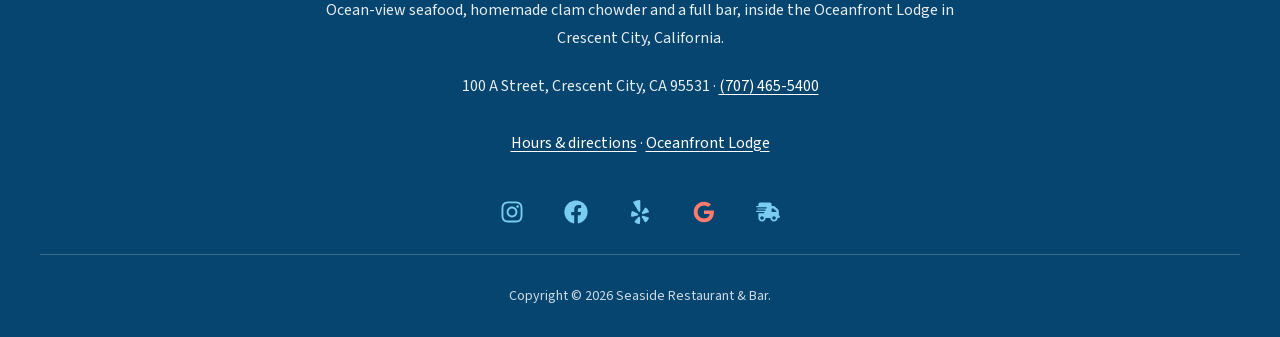
==== commit a578bcf3: "Owner's answers: confirmed hours, reservations by phone, dogs welcome outside The owner confirmed Go" ====
--- a/index.html
+++ b/index.html
@@ -58,6 +58,7 @@
         ],
         "servesCuisine": ["Seafood", "American"],
         "priceRange": "$$",
+        "acceptsReservations": true,
         "hasMenu": "https://seasiderestaurantbar.com/#menu",
         "menu": "https://seasiderestaurantbar.com/#menu",
         "image": [
@@ -433,6 +434,8 @@
                   <a class="btn btn-secondary" href="https://oceanfrontlodge1.com/">Oceanfront Lodge</a>
                 </div>
                 <ul class="visit-notes">
+                  <li>Reservations by phone: <a href="tel:+17074655400">(707)&nbsp;465-5400</a></li>
+                  <li>Outdoor seating, where dogs are welcome</li>
                   <li>About 500 yards from Battery Point Lighthouse</li>
                   <li>Wheelchair-accessible entrance and restroom</li>
                   <li>Kids menu</li>
@@ -445,18 +448,18 @@
                     <tr>
                       <th scope="row">Breakfast</th>
                       <td>Every day</td>
-                      <td class="hours-time"><!-- HOURS (provisional) -->7:00–10:00 AM</td>
+                      <td class="hours-time">7:00–10:00 AM</td>
                     </tr>
                   </tbody>
                   <tbody>
                     <tr>
                       <th scope="rowgroup" rowspan="2">Lunch &amp; dinner</th>
                       <td>Monday–Thursday</td>
-                      <td class="hours-time"><!-- HOURS (provisional) -->11:30 AM–8:30 PM</td>
+                      <td class="hours-time">11:30 AM–8:30 PM</td>
                     </tr>
                     <tr>
                       <td>Friday–Sunday</td>
-                      <td class="hours-time"><!-- HOURS (provisional) -->11:30 AM–9:00 PM</td>
+                      <td class="hours-time">11:30 AM–9:00 PM</td>
                     </tr>
                   </tbody>
                 </table>
@@ -485,11 +488,15 @@
               </details>
               <details class="accordion faq-item">
                 <summary>Do you serve breakfast?</summary>
-                <p>Yes, every day from <!-- HOURS (provisional) -->7:00 to 10:00 AM.</p>
+                <p>Yes, every day from 7:00 to 10:00 AM.</p>
               </details>
               <details class="accordion faq-item">
                 <summary>What are your lunch and dinner hours?</summary>
-                <p>Monday to Thursday <!-- HOURS (provisional) -->11:30 AM to 8:30 PM, and Friday to Sunday <!-- HOURS (provisional) -->11:30 AM to 9:00 PM.</p>
+                <p>Monday to Thursday 11:30 AM to 8:30 PM, and Friday to Sunday 11:30 AM to 9:00 PM.</p>
+              </details>
+              <details class="accordion faq-item">
+                <summary>Do you take reservations?</summary>
+                <p>Yes. Call us at <a href="tel:+17074655400">(707)&nbsp;465-5400</a> to reserve a table.</p>
               </details>
               <details class="accordion faq-item">
                 <summary>Is your clam chowder homemade?</summary>
@@ -506,6 +513,10 @@
               <details class="accordion faq-item">
                 <summary>Do you have a kids menu?</summary>
                 <p>Yes. There's a kids menu at lunch and dinner, and kids pancakes at breakfast.</p>
+              </details>
+              <details class="accordion faq-item">
+                <summary>Are dogs allowed?</summary>
+                <p>Yes, dogs are welcome in our outdoor seating area.</p>
               </details>
               <details class="accordion faq-item">
                 <summary>Is there a bar?</summary>
